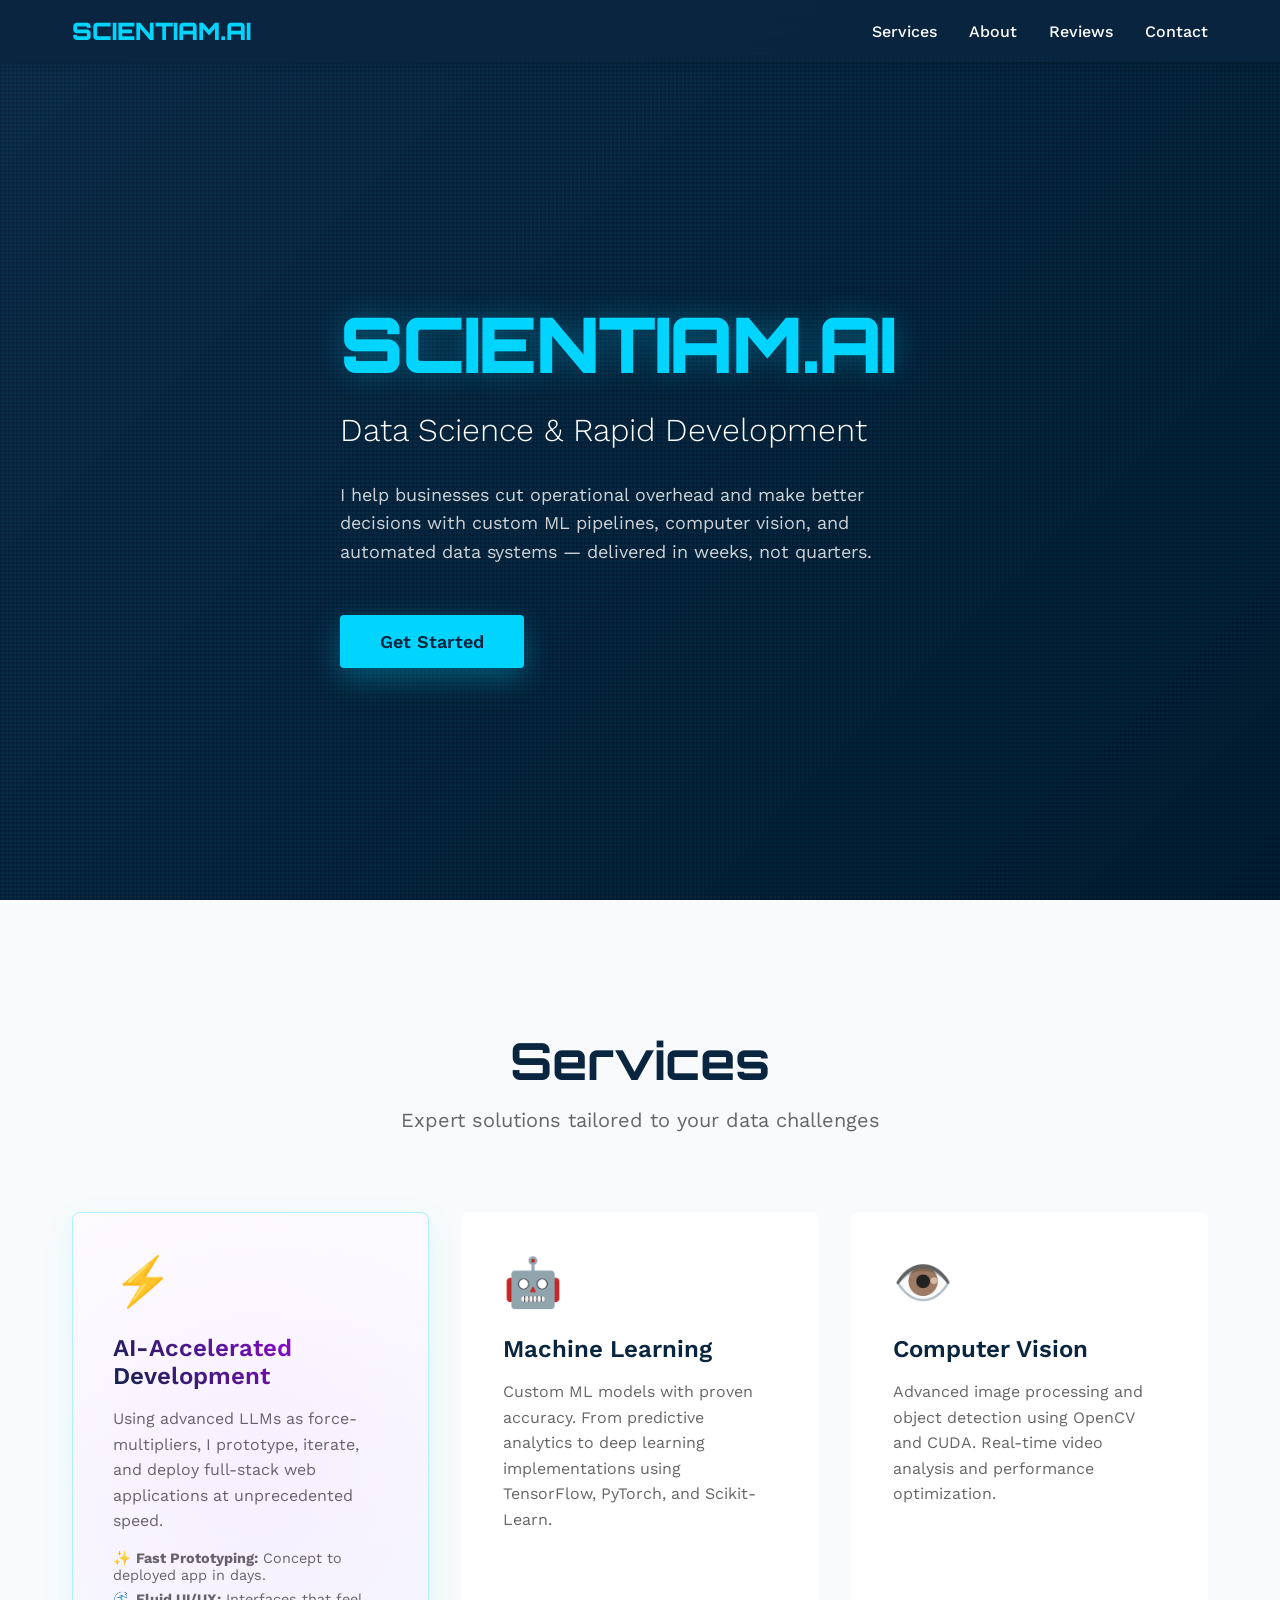
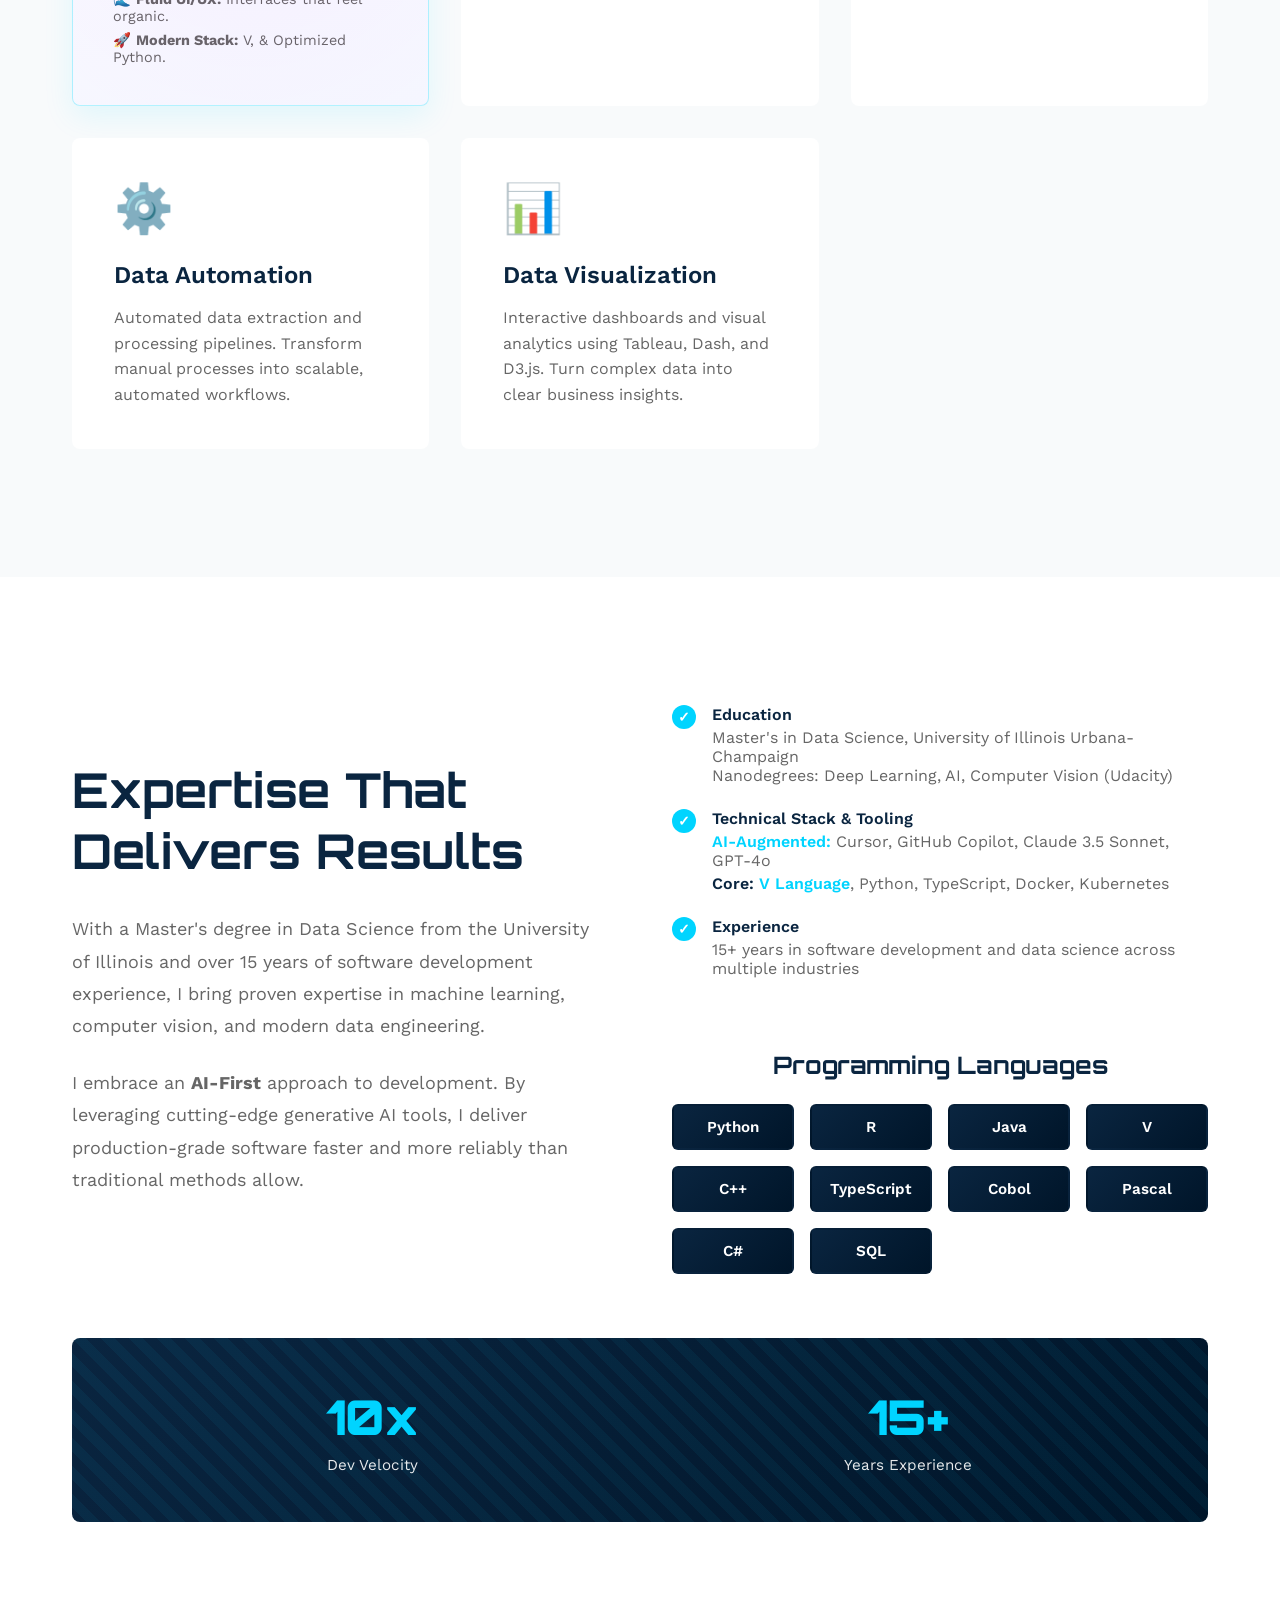
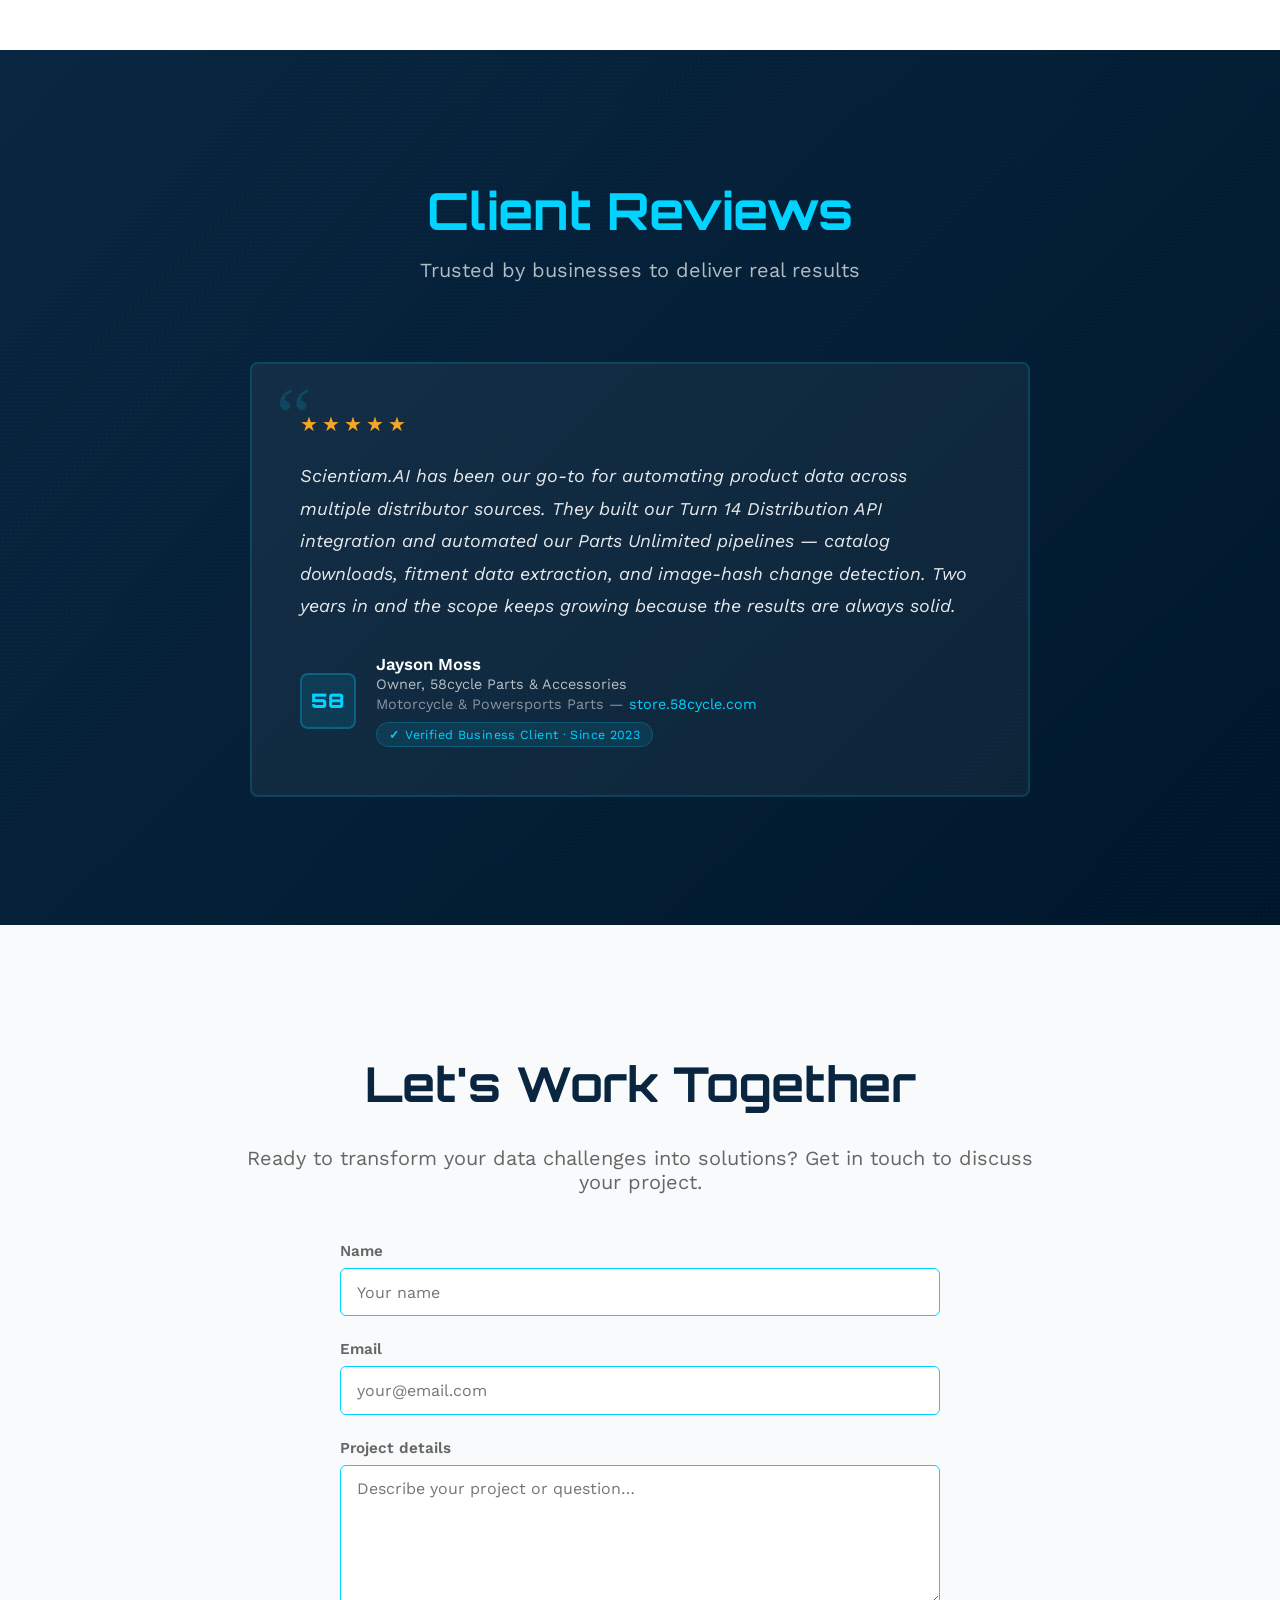
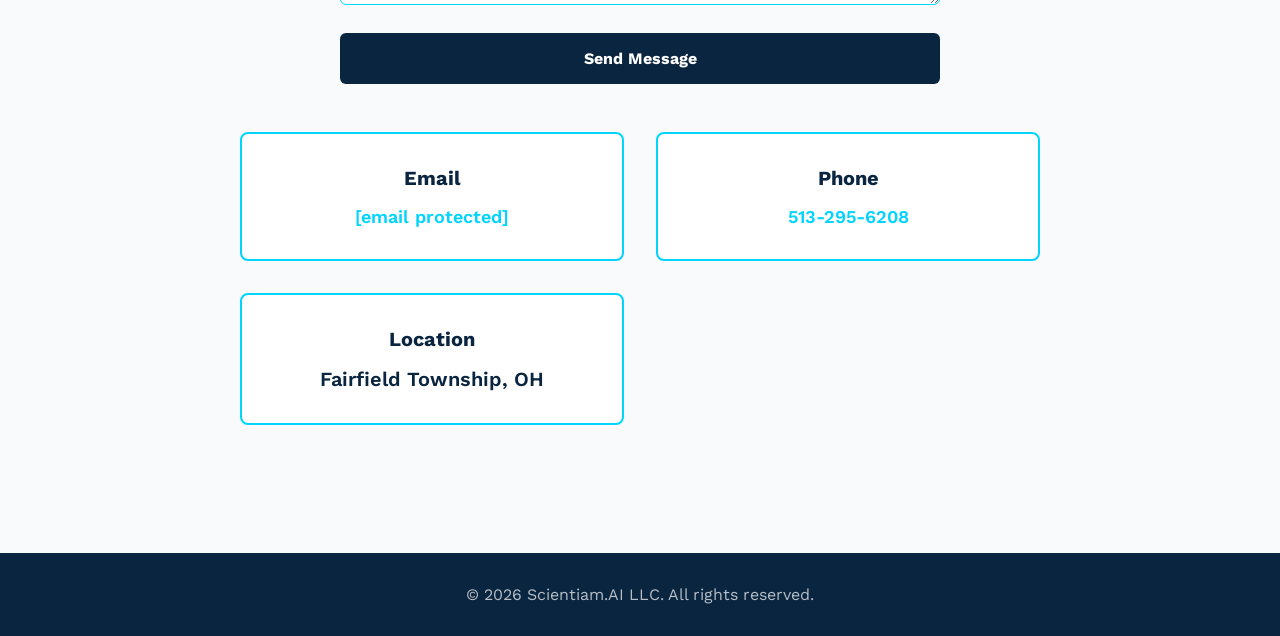
==== index.html @ a9491868 "fix: update Formspree form ID to new account" ====
<!DOCTYPE html>
<html lang="en">
<head>
    <meta charset="UTF-8">
    <meta name="viewport" content="width=device-width, initial-scale=1.0">
    <title>Scientiam.AI - Data Science & AI Development</title>
    <link rel="preconnect" href="https://fonts.googleapis.com">
    <link rel="preconnect" href="https://fonts.gstatic.com" crossorigin>
    <link href="https://fonts.googleapis.com/css2?family=Orbitron:wght@700;900&family=Work+Sans:wght@300;400;600&display=swap" rel="stylesheet">
    <style>
        :root {
            --primary: #0A2540;
            --accent: #00D4FF;
            --vibe-purple: #bd00ff; /* New accent for Vibe Coding */
            --text: #1a1a1a;
            --text-light: #666;
            --bg: #ffffff;
            --bg-alt: #f8fafb;
        }

        * {
            margin: 0;
            padding: 0;
            box-sizing: border-box;
        }

        body {
            font-family: 'Work Sans', sans-serif;
            color: var(--text);
            background: var(--bg);
            overflow-x: hidden;
        }

        .container {
            max-width: 1200px;
            margin: 0 auto;
            padding: 0 2rem;
        }

        /* Navigation */
        nav {
            position: fixed;
            top: 0;
            left: 0;
            right: 0;
            background: rgba(10, 37, 64, 0.95);
            backdrop-filter: blur(10px);
            z-index: 1000;
            padding: 1rem 0;
            box-shadow: 0 2px 10px rgba(0, 0, 0, 0.1);
        }

        nav .container {
            display: flex;
            justify-content: space-between;
            align-items: center;
        }

        .nav-logo {
            font-family: 'Orbitron', sans-serif;
            font-size: 1.5rem;
            font-weight: 900;
            color: var(--accent);
            text-decoration: none;
        }

        .nav-links {
            display: flex;
            gap: 2rem;
            list-style: none;
        }

        .nav-links a {
            color: white;
            text-decoration: none;
            font-weight: 500;
            transition: color 0.3s ease;
            position: relative;
        }

        .nav-links a::after {
            content: '';
            position: absolute;
            bottom: -5px;
            left: 0;
            width: 0;
            height: 2px;
            background: var(--accent);
            transition: width 0.3s ease;
        }

        .nav-links a:hover {
            color: var(--accent);
        }

        .nav-links a:hover::after {
            width: 100%;
        }

        .mobile-menu-btn {
            display: none;
            background: none;
            border: none;
            color: white;
            font-size: 1.75rem;
            cursor: pointer;
            padding: 0.5rem;
            transition: transform 0.3s ease;
        }

        .mobile-menu-btn:active {
            transform: scale(0.9);
        }

        @media (max-width: 768px) {
            .nav-links {
                position: fixed;
                top: 70px;
                left: 0;
                right: 0;
                background: rgba(10, 37, 64, 0.98);
                flex-direction: column;
                padding: 2rem;
                gap: 1.5rem;
                transform: translateY(-100%);
                opacity: 0;
                transition: transform 0.3s ease, opacity 0.3s ease;
                z-index: 999;
                box-shadow: 0 4px 20px rgba(0, 0, 0, 0.3);
            }

            .nav-links.active {
                transform: translateY(0);
                opacity: 1;
            }

            .mobile-menu-btn {
                display: block;
                z-index: 1001;
            }
        }

        /* Hero Section */
        .hero {
            min-height: 100vh;
            display: flex;
            align-items: center;
            position: relative;
            background: linear-gradient(135deg, var(--primary) 0%, #001529 100%);
            overflow: hidden;
            padding-top: 70px;
        }

        .hero::before {
            content: '';
            position: absolute;
            top: 0;
            left: 0;
            right: 0;
            bottom: 0;
            background: 
                repeating-linear-gradient(0deg, transparent, transparent 2px, rgba(0, 212, 255, 0.03) 2px, rgba(0, 212, 255, 0.03) 4px),
                repeating-linear-gradient(90deg, transparent, transparent 2px, rgba(0, 212, 255, 0.03) 2px, rgba(0, 212, 255, 0.03) 4px);
            animation: gridPulse 8s ease-in-out infinite;
        }

        @keyframes gridPulse {
            0%, 100% { opacity: 0.3; }
            50% { opacity: 0.6; }
        }

        .hero-content {
            position: relative;
            z-index: 2;
            animation: fadeInUp 1s ease-out;
        }

        @keyframes fadeInUp {
            from {
                opacity: 0;
                transform: translateY(30px);
            }
            to {
                opacity: 1;
                transform: translateY(0);
            }
        }

        .hero h1 {
            font-family: 'Orbitron', sans-serif;
            font-size: clamp(2.5rem, 6vw, 5rem);
            font-weight: 900;
            color: var(--accent);
            letter-spacing: -0.02em;
            line-height: 1.1;
            margin-bottom: 1.5rem;
            text-shadow: 0 0 30px rgba(0, 212, 255, 0.3);
        }

        .hero .subtitle {
            font-size: clamp(1.25rem, 2.5vw, 2rem);
            color: #fff;
            font-weight: 300;
            margin-bottom: 2rem;
            animation: fadeInUp 1s ease-out 0.2s backwards;
        }

        .hero .tagline {
            font-size: 1.125rem;
            color: rgba(255, 255, 255, 0.8);
            margin-bottom: 3rem;
            max-width: 600px;
            line-height: 1.6;
            animation: fadeInUp 1s ease-out 0.4s backwards;
        }

        .cta-button {
            display: inline-block;
            padding: 1rem 2.5rem;
            background: var(--accent);
            color: var(--primary);
            text-decoration: none;
            font-weight: 600;
            font-size: 1.125rem;
            border-radius: 4px;
            transition: all 0.3s ease;
            box-shadow: 0 10px 30px rgba(0, 212, 255, 0.3);
            animation: fadeInUp 1s ease-out 0.6s backwards;
        }

        .cta-button:hover {
            transform: translateY(-2px);
            box-shadow: 0 15px 40px rgba(0, 212, 255, 0.4);
        }

        /* Services Section */
        .services {
            padding: 8rem 0;
            background: var(--bg-alt);
            position: relative;
            scroll-margin-top: 70px;
        }

        .section-header {
            text-align: center;
            margin-bottom: 5rem;
        }

        .section-header h2 {
            font-family: 'Orbitron', sans-serif;
            font-size: clamp(2rem, 4vw, 3.5rem);
            color: var(--primary);
            margin-bottom: 1rem;
            font-weight: 700;
        }

        .section-header p {
            font-size: 1.25rem;
            color: var(--text-light);
            max-width: 600px;
            margin: 0 auto;
        }

        .services-grid {
            display: grid;
            grid-template-columns: repeat(auto-fit, minmax(280px, 1fr));
            gap: 2rem;
        }

        .service-card {
            background: white;
            padding: 2.5rem;
            border-radius: 8px;
            border: 2px solid transparent;
            transition: all 0.3s ease;
            position: relative;
            overflow: hidden;
        }

        .service-card::before {
            content: '';
            position: absolute;
            top: 0;
            left: 0;
            width: 4px;
            height: 100%;
            background: var(--accent);
            transform: scaleY(0);
            transition: transform 0.3s ease;
        }

        .service-card:hover::before {
            transform: scaleY(1);
        }

        .service-card:hover {
            border-color: var(--accent);
            transform: translateY(-5px);
            box-shadow: 0 20px 40px rgba(0, 0, 0, 0.1);
        }

        /* Vibe Coding / Special Card Styles */
        .service-card.vibe-mode {
            background: linear-gradient(165deg, #ffffff 0%, #f6faff 100%);
            border: 1px solid rgba(0, 212, 255, 0.3);
            box-shadow: 0 10px 30px rgba(0, 212, 255, 0.1);
        }

        .service-card.vibe-mode::after {
            content: '';
            position: absolute;
            top: -50%;
            left: -50%;
            width: 200%;
            height: 200%;
            background: radial-gradient(circle, rgba(189, 0, 255, 0.05) 0%, transparent 70%);
            animation: vibePulse 10s infinite linear;
            pointer-events: none;
        }

        @keyframes vibePulse {
            0% { transform: translate(0, 0) rotate(0deg); }
            100% { transform: translate(0, 0) rotate(360deg); }
        }

        .service-card.vibe-mode h3 {
            background: -webkit-linear-gradient(45deg, var(--primary), var(--vibe-purple));
            -webkit-background-clip: text;
            -webkit-text-fill-color: transparent;
        }

        .service-icon {
            font-size: 3rem;
            margin-bottom: 1.5rem;
        }

        .service-card h3 {
            font-size: 1.5rem;
            color: var(--primary);
            margin-bottom: 1rem;
            font-weight: 600;
        }

        .service-card p {
            color: var(--text-light);
            line-height: 1.6;
        }

        /* About Section */
        .about {
            padding: 8rem 0;
            background: white;
            scroll-margin-top: 70px;
        }

        .about-content {
            display: grid;
            grid-template-columns: 1fr 1fr;
            gap: 4rem;
            align-items: center;
        }

        .about-text h2 {
            font-family: 'Orbitron', sans-serif;
            font-size: clamp(2rem, 4vw, 3rem);
            color: var(--primary);
            margin-bottom: 2rem;
            font-weight: 700;
        }

        .about-text p {
            font-size: 1.125rem;
            color: var(--text-light);
            line-height: 1.8;
            margin-bottom: 1.5rem;
        }

        .credentials {
            display: flex;
            flex-direction: column;
            gap: 1.5rem;
        }

        .credential-item {
            display: flex;
            align-items: flex-start;
            gap: 1rem;
        }

        .credential-icon {
            flex-shrink: 0;
            width: 24px;
            height: 24px;
            background: var(--accent);
            border-radius: 50%;
            display: flex;
            align-items: center;
            justify-content: center;
            color: white;
            font-weight: 700;
            font-size: 0.875rem;
        }

        .credential-text {
            flex: 1;
        }

        .credential-text h4 {
            color: var(--primary);
            margin-bottom: 0.25rem;
            font-weight: 600;
        }

        .credential-text p {
            color: var(--text-light);
            font-size: 1rem;
            margin: 0;
        }

        .credential-text a {
            color: var(--accent);
            text-decoration: none;
            transition: opacity 0.3s ease;
        }

        .credential-text a:hover {
            opacity: 0.7;
            text-decoration: underline;
        }

        .credential-text a:first-of-type {
            font-weight: 600;
        }

        .languages {
            margin-top: 3rem;
        }

        .languages h3 {
            font-family: 'Orbitron', sans-serif;
            font-size: 1.5rem;
            color: var(--primary);
            margin-bottom: 1.5rem;
            text-align: center;
        }

        .language-grid {
            display: grid;
            grid-template-columns: repeat(auto-fit, minmax(100px, 1fr));
            gap: 1rem;
        }

        .language-badge {
            background: linear-gradient(135deg, var(--primary) 0%, #001529 100%);
            color: white;
            padding: 0.75rem 1rem;
            border-radius: 6px;
            text-align: center;
            font-weight: 600;
            font-size: 0.95rem;
            transition: all 0.3s ease;
            border: 2px solid transparent;
        }

        .language-badge:hover {
            transform: translateY(-3px);
            border-color: var(--accent);
            box-shadow: 0 5px 15px rgba(0, 212, 255, 0.3);
        }

        .stats {
            display: grid;
            grid-template-columns: repeat(2, 1fr);
            gap: 2rem;
            padding: 3rem;
            background: linear-gradient(135deg, var(--primary) 0%, #001529 100%);
            border-radius: 8px;
            position: relative;
            overflow: hidden;
        }

        .stats::before {
            content: '';
            position: absolute;
            top: 0;
            left: 0;
            right: 0;
            bottom: 0;
            background: repeating-linear-gradient(45deg, transparent, transparent 10px, rgba(0, 212, 255, 0.05) 10px, rgba(0, 212, 255, 0.05) 20px);
        }

        .stat {
            text-align: center;
            position: relative;
            z-index: 1;
        }

        .stat-number {
            font-family: 'Orbitron', sans-serif;
            font-size: 3rem;
            color: var(--accent);
            font-weight: 900;
            display: block;
            margin-bottom: 0.5rem;
        }

        .stat-label {
            color: rgba(255, 255, 255, 0.9);
            font-size: 0.95rem;
        }

        /* Testimonials Section */
        .testimonials {
            padding: 8rem 0;
            background: linear-gradient(135deg, var(--primary) 0%, #001529 100%);
            position: relative;
            overflow: hidden;
            scroll-margin-top: 70px;
        }

        .testimonials::before {
            content: '';
            position: absolute;
            top: 0;
            left: 0;
            right: 0;
            bottom: 0;
            background:
                repeating-linear-gradient(0deg, transparent, transparent 2px, rgba(0, 212, 255, 0.03) 2px, rgba(0, 212, 255, 0.03) 4px),
                repeating-linear-gradient(90deg, transparent, transparent 2px, rgba(0, 212, 255, 0.03) 2px, rgba(0, 212, 255, 0.03) 4px);
            opacity: 0.4;
        }

        .testimonials .section-header h2 {
            color: var(--accent);
        }

        .testimonials .section-header p {
            color: rgba(255, 255, 255, 0.7);
        }

        .testimonial-card {
            max-width: 780px;
            margin: 0 auto;
            background: rgba(255, 255, 255, 0.05);
            border: 2px solid rgba(0, 212, 255, 0.15);
            border-radius: 8px;
            padding: 3rem;
            position: relative;
            transition: all 0.3s ease;
        }

        .testimonial-card:hover {
            border-color: var(--accent);
            transform: translateY(-5px);
            box-shadow: 0 20px 40px rgba(0, 212, 255, 0.1);
        }

        .testimonial-card::before {
            content: '\201C';
            position: absolute;
            top: 12px;
            left: 24px;
            font-size: 5rem;
            line-height: 1;
            color: rgba(0, 212, 255, 0.15);
            font-family: Georgia, 'Times New Roman', serif;
            pointer-events: none;
        }

        .testimonial-stars {
            display: flex;
            gap: 4px;
            margin-bottom: 1.5rem;
        }

        .testimonial-stars span {
            color: #f5a623;
            font-size: 1.25rem;
        }

        .testimonial-text {
            font-size: 1.125rem;
            line-height: 1.8;
            color: rgba(255, 255, 255, 0.9);
            font-style: italic;
            margin-bottom: 2rem;
        }

        .testimonial-author {
            display: flex;
            align-items: center;
            gap: 1.25rem;
        }

        .testimonial-logo {
            width: 56px;
            height: 56px;
            border-radius: 8px;
            background: rgba(0, 212, 255, 0.1);
            border: 2px solid rgba(0, 212, 255, 0.25);
            display: flex;
            align-items: center;
            justify-content: center;
            font-family: 'Orbitron', sans-serif;
            font-size: 1.25rem;
            font-weight: 900;
            color: var(--accent);
            flex-shrink: 0;
        }

        .testimonial-author-info h4 {
            margin: 0 0 2px 0;
            font-size: 1.05rem;
            font-weight: 600;
            color: #ffffff;
        }

        .testimonial-author-info .author-title {
            margin: 0 0 4px 0;
            font-size: 0.9rem;
            color: rgba(255, 255, 255, 0.7);
        }

        .testimonial-author-info p {
            margin: 0;
            font-size: 0.9rem;
            color: rgba(255, 255, 255, 0.5);
        }

        .testimonial-author-info a {
            color: var(--accent);
            text-decoration: none;
            transition: opacity 0.3s ease;
        }

        .testimonial-author-info a:hover {
            opacity: 0.7;
            text-decoration: underline;
        }

        .testimonial-badge {
            display: inline-flex;
            align-items: center;
            gap: 6px;
            margin-top: 10px;
            padding: 4px 12px;
            border-radius: 20px;
            background: rgba(0, 212, 255, 0.1);
            border: 1px solid rgba(0, 212, 255, 0.2);
            font-size: 0.78rem;
            color: var(--accent);
            letter-spacing: 0.03em;
        }

        .testimonial-badge::before {
            content: '✓';
            font-weight: 700;
        }

        /* Contact Section */
        .contact {
            padding: 8rem 0;
            background: var(--bg-alt);
            scroll-margin-top: 70px;
        }

        .contact-content {
            max-width: 800px;
            margin: 0 auto;
            text-align: center;
        }

        .contact h2 {
            font-family: 'Orbitron', sans-serif;
            font-size: clamp(2rem, 4vw, 3rem);
            color: var(--primary);
            margin-bottom: 2rem;
            font-weight: 700;
        }

        .contact p {
            font-size: 1.25rem;
            color: var(--text-light);
            margin-bottom: 3rem;
        }

        .contact-methods {
            display: grid;
            grid-template-columns: repeat(auto-fit, minmax(250px, 1fr));
            gap: 2rem;
            margin-top: 3rem;
        }

        .contact-method {
            background: white;
            padding: 2rem;
            border-radius: 8px;
            border: 2px solid var(--accent);
            transition: all 0.3s ease;
        }

        .contact-method:hover {
            transform: translateY(-5px);
            box-shadow: 0 15px 30px rgba(0, 212, 255, 0.2);
        }

        .contact-method h4 {
            color: var(--primary);
            margin-bottom: 1rem;
            font-size: 1.25rem;
        }

        .contact-method a {
            color: var(--accent);
            text-decoration: none;
            font-weight: 600;
            font-size: 1.125rem;
        }

        .contact-method a:hover {
            text-decoration: underline;
        }

        .contact-form {
            max-width: 600px;
            margin: 3rem auto 0;
            text-align: left;
        }

        .contact-form .form-group {
            margin-bottom: 1.5rem;
        }

        .contact-form label {
            display: block;
            color: var(--text-light);
            margin-bottom: 0.5rem;
            font-size: 0.95rem;
            font-weight: 600;
        }

        .contact-form input,
        .contact-form textarea {
            width: 100%;
            padding: 0.85rem 1rem;
            background: #fff;
            border: 1px solid var(--accent);
            border-radius: 6px;
            color: var(--text);
            font-size: 1rem;
            font-family: 'Work Sans', sans-serif;
            box-sizing: border-box;
            transition: border-color 0.2s, box-shadow 0.2s;
        }

        .contact-form input:focus,
        .contact-form textarea:focus {
            outline: none;
            border-color: var(--primary);
            box-shadow: 0 0 0 3px rgba(0, 212, 255, 0.15);
        }

        .contact-form textarea {
            min-height: 140px;
            resize: vertical;
        }

        .contact-form button {
            width: 100%;
            padding: 1rem;
            background: var(--primary);
            color: var(--bg);
            border: none;
            border-radius: 6px;
            font-size: 1rem;
            font-weight: 700;
            font-family: 'Work Sans', sans-serif;
            cursor: pointer;
            transition: background 0.2s, transform 0.1s;
        }

        .contact-form button:hover {
            background: var(--accent);
            transform: translateY(-2px);
        }

        /* Footer */
        footer {
            background: var(--primary);
            color: rgba(255, 255, 255, 0.7);
            padding: 2rem 0;
            text-align: center;
        }

        /* Responsive */
        @media (max-width: 768px) {
            .about-content {
                grid-template-columns: 1fr;
            }

            .stats {
                grid-template-columns: 1fr;
                gap: 1.5rem;
            }

            .services-grid {
                grid-template-columns: 1fr;
            }

            .contact-methods {
                grid-template-columns: 1fr;
            }

            .testimonial-card {
                padding: 2rem 1.5rem;
            }

            .testimonial-card::before {
                font-size: 3.5rem;
                top: 8px;
                left: 12px;
            }

            .testimonial-text {
                font-size: 1rem;
            }

            .testimonial-author {
                flex-direction: column;
                align-items: flex-start;
                gap: 1rem;
            }
        }

        /* Scroll animations */
        .fade-in {
            opacity: 0;
            transform: translateY(30px);
            transition: opacity 0.6s ease-out, transform 0.6s ease-out;
        }

        .fade-in.visible {
            opacity: 1;
            transform: translateY(0);
        }
    </style>
</head>
<body>
    <!-- Navigation -->
    <nav>
        <div class="container">
            <a href="#" class="nav-logo">SCIENTIAM.AI</a>
            <button class="mobile-menu-btn" id="mobileMenuBtn">☰</button>
            <ul class="nav-links" id="navLinks">
                <li><a href="#services">Services</a></li>
                <li><a href="#about">About</a></li>
                <li><a href="#reviews">Reviews</a></li>
                <li><a href="#contact">Contact</a></li>
            </ul>
        </div>
    </nav>

    <!-- Hero Section -->
    <section class="hero">
        <div class="container">
            <div class="hero-content">
                <h1>SCIENTIAM.AI</h1>
                <div class="subtitle">Data Science & Rapid Development</div>
                <p class="tagline">
                    I help businesses cut operational overhead and make better decisions with custom ML pipelines,
                    computer vision, and automated data systems — delivered in weeks, not quarters.
                </p>
                <a href="#contact" class="cta-button">Get Started</a>
            </div>
        </div>
    </section>

    <!-- Services Section -->
    <section class="services" id="services">
        <div class="container">
            <div class="section-header">
                <h2>Services</h2>
                <p>Expert solutions tailored to your data challenges</p>
            </div>
            <div class="services-grid">
                
                <!-- NEW VIBE CODING SERVICE CARD -->
                <div class="service-card vibe-mode fade-in">
                    <div class="service-icon">⚡</div>
                    <h3>AI-Accelerated Development</h3>
                    <p>
                        Using advanced LLMs as force-multipliers, I prototype, iterate, and deploy
                        full-stack web applications at unprecedented speed.
                    </p>
                    <ul style="margin-top: 1rem; list-style: none; color: var(--text-light); font-size: 0.9rem;">
                        <li style="margin-bottom: 0.5rem;">✨ <strong>Fast Prototyping:</strong> Concept to deployed app in days.</li>
                        <li style="margin-bottom: 0.5rem;">🌊 <strong>Fluid UI/UX:</strong> Interfaces that feel organic.</li>
                        <li>🚀 <strong>Modern Stack:</strong> V, & Optimized Python.</li>
                    </ul>
                </div>

                <div class="service-card fade-in">
                    <div class="service-icon">🤖</div>
                    <h3>Machine Learning</h3>
                    <p>Custom ML models with proven accuracy. From predictive analytics to deep learning implementations using TensorFlow, PyTorch, and Scikit-Learn.</p>
                </div>
                <div class="service-card fade-in">
                    <div class="service-icon">👁️</div>
                    <h3>Computer Vision</h3>
                    <p>Advanced image processing and object detection using OpenCV and CUDA. Real-time video analysis and performance optimization.</p>
                </div>
                <div class="service-card fade-in">
                    <div class="service-icon">⚙️</div>
                    <h3>Data Automation</h3>
                    <p>Automated data extraction and processing pipelines. Transform manual processes into scalable, automated workflows.</p>
                </div>
                <div class="service-card fade-in">
                    <div class="service-icon">📊</div>
                    <h3>Data Visualization</h3>
                    <p>Interactive dashboards and visual analytics using Tableau, Dash, and D3.js. Turn complex data into clear business insights.</p>
                </div>
            </div>
        </div>
    </section>

    <!-- About Section -->
    <section class="about" id="about">
        <div class="container">
            <div class="about-content">
                <div class="about-text fade-in">
                    <h2>Expertise That Delivers Results</h2>
                    <p>
                        With a Master's degree in Data Science from the University of Illinois and over 15 years 
                        of software development experience, I bring proven expertise in machine learning, 
                        computer vision, and modern data engineering.
                    </p>
                    <p>
                        I embrace an <strong>AI-First</strong> approach to development. By leveraging cutting-edge 
                        generative AI tools, I deliver production-grade software faster and more reliably than 
                        traditional methods allow.
                    </p>
                </div>
                <div class="credentials fade-in">
                    <div class="credential-item">
                        <div class="credential-icon">✓</div>
                        <div class="credential-text">
                            <h4>Education</h4>
                            <p>Master's in Data Science, University of Illinois Urbana-Champaign<br>
                            Nanodegrees: Deep Learning, AI, Computer Vision (Udacity)</p>
                        </div>
                    </div>
                    
                    <!-- UPDATED TECH STACK -->
                    <div class="credential-item">
                        <div class="credential-icon">✓</div>
                        <div class="credential-text">
                            <h4>Technical Stack & Tooling</h4>
                            <p style="margin-bottom: 4px;">
                                <span style="color: var(--accent); font-weight: 600;">AI-Augmented:</span> 
                                Cursor, GitHub Copilot, Claude 3.5 Sonnet, GPT-4o
                            </p>
                            <p>
                                <span style="color: var(--primary); font-weight: 600;">Core:</span> 
                                <a href="https://vlang.io/" target="_blank" rel="noopener">V Language</a>, Python, TypeScript, Docker, Kubernetes
                            </p>
                        </div>
                    </div>

                    <div class="credential-item">
                        <div class="credential-icon">✓</div>
                        <div class="credential-text">
                            <h4>Experience</h4>
                            <p>15+ years in software development and data science across multiple industries</p>
                        </div>
                    </div>
                    <div class="languages fade-in">
                        <h3>Programming Languages</h3>
                        <div class="language-grid">
                            <div class="language-badge">Python</div>
                            <div class="language-badge">R</div>
                            <div class="language-badge">Java</div>
                            <div class="language-badge">V</div>
                            <div class="language-badge">C++</div>
                            <div class="language-badge">TypeScript</div>
                            <div class="language-badge">Cobol</div>
                            <div class="language-badge">Pascal</div>
                            <div class="language-badge">C#</div>
                            <div class="language-badge">SQL</div>
                        </div>
                    </div>
                </div>
            </div>
            <div class="stats fade-in" style="margin-top: 4rem;">
                <div class="stat">
                    <span class="stat-number">10x</span>
                    <span class="stat-label">Dev Velocity</span>
                </div>
                <div class="stat">
                    <span class="stat-number">15+</span>
                    <span class="stat-label">Years Experience</span>
                </div>
            </div>
        </div>
    </section>

    <!-- Client Reviews Section -->
    <section class="testimonials" id="reviews">
        <div class="container">
            <div class="section-header">
                <h2>Client Reviews</h2>
                <p>Trusted by businesses to deliver real results</p>
            </div>

            <div class="testimonial-card fade-in">
                <div class="testimonial-stars">
                    <span>★</span><span>★</span><span>★</span><span>★</span><span>★</span>
                </div>

                <p class="testimonial-text">
                    Scientiam.AI has been our go-to for automating product data across multiple
                    distributor sources. They built our Turn 14 Distribution API integration
                    and automated our Parts Unlimited pipelines — catalog downloads, fitment
                    data extraction, and image-hash change detection. Two years in and the scope keeps growing because the results are always
                    solid.
                </p>

                <div class="testimonial-author">
                    <div class="testimonial-logo">58</div>
                    <div class="testimonial-author-info">
                        <h4>Jayson Moss</h4>
                        <p class="author-title">Owner, 58cycle Parts &amp; Accessories</p>
                        <p>Motorcycle &amp; Powersports Parts — <a href="https://store.58cycle.com" target="_blank" rel="noopener">store.58cycle.com</a></p>
                        <span class="testimonial-badge">Verified Business Client &middot; Since 2023</span>
                    </div>
                </div>
            </div>
        </div>
    </section>

    <!-- Contact Section -->
    <section class="contact" id="contact">
        <div class="container">
            <div class="contact-content">
                <h2>Let's Work Together</h2>
                <p>Ready to transform your data challenges into solutions? Get in touch to discuss your project.</p>
                <form class="contact-form" action="https://formspree.io/f/xeelyyye" method="POST">
                    <div class="form-group">
                        <label for="contact-name">Name</label>
                        <input type="text" id="contact-name" name="name" placeholder="Your name" required>
                    </div>
                    <div class="form-group">
                        <label for="contact-email">Email</label>
                        <input type="email" id="contact-email" name="email" placeholder="your@email.com" required>
                    </div>
                    <div class="form-group">
                        <label for="contact-message">Project details</label>
                        <textarea id="contact-message" name="message" placeholder="Describe your project or question…" required></textarea>
                    </div>
                    <button type="submit">Send Message</button>
                </form>
                <div class="contact-methods">
                    <div class="contact-method fade-in">
                        <h4>Email</h4>
                        <a href="/cdn-cgi/l/email-protection#0a586369626b786e555d626f6f666f784a78606f7d2463646c65"><span class="__cf_email__" data-cfemail="adffc4cec5ccdfc9f2fac5c8c8c1c8dfeddfc7c8da83c4c3cbc2">[email&#160;protected]</span></a>
                    </div>
                    <div class="contact-method fade-in">
                        <h4>Phone</h4>
                        <a href="tel:513-295-6208">513-295-6208</a>
                    </div>
                    <div class="contact-method fade-in">
                        <h4>Location</h4>
                        <p style="color: var(--primary); font-weight: 600; margin: 0;">Fairfield Township, OH</p>
                    </div>
                </div>
            </div>
        </div>
    </section>

    <!-- Footer -->
    <footer>
        <div class="container">
            <p>&copy; 2026 Scientiam.AI LLC. All rights reserved.</p>
        </div>
    </footer>

    <script data-cfasync="false" src="/cdn-cgi/scripts/5c5dd728/cloudflare-static/email-decode.min.js"></script><script>
        document.addEventListener('DOMContentLoaded', function() {
            // Mobile menu toggle
            const mobileMenuBtn = document.getElementById('mobileMenuBtn');
            const navLinks = document.getElementById('navLinks');

            if (mobileMenuBtn && navLinks) {
                mobileMenuBtn.addEventListener('click', (e) => {
                    e.stopPropagation();
                    navLinks.classList.toggle('active');
                });

                // Close mobile menu when clicking a link
                navLinks.querySelectorAll('a').forEach(link => {
                    link.addEventListener('click', () => {
                        navLinks.classList.remove('active');
                    });
                });

                // Close menu when clicking outside
                document.addEventListener('click', (e) => {
                    if (!navLinks.contains(e.target) && !mobileMenuBtn.contains(e.target)) {
                        navLinks.classList.remove('active');
                    }
                });

                // Close menu on scroll
                let scrollTimeout;
                window.addEventListener('scroll', () => {
                    clearTimeout(scrollTimeout);
                    scrollTimeout = setTimeout(() => {
                        navLinks.classList.remove('active');
                    }, 100);
                });
            }

            // Smooth scrolling with offset for fixed nav
            document.querySelectorAll('a[href^="#"]').forEach(anchor => {
                anchor.addEventListener('click', function (e) {
                    e.preventDefault();
                    const target = document.querySelector(this.getAttribute('href'));
                    if (target) {
                        const navHeight = 70;
                        const targetPosition = target.offsetTop - navHeight;
                        window.scrollTo({
                            top: targetPosition,
                            behavior: 'smooth'
                        });
                    }
                });
            });

            // Scroll animations
            const observerOptions = {
                threshold: 0.1,
                rootMargin: '0px 0px -100px 0px'
            };

            const observer = new IntersectionObserver((entries) => {
                entries.forEach(entry => {
                    if (entry.isIntersecting) {
                        entry.target.classList.add('visible');
                    }
                });
            }, observerOptions);

            document.querySelectorAll('.fade-in').forEach(el => observer.observe(el));

            // Clear contact form after successful Formspree submission
            const contactForm = document.querySelector('.contact-form');
            if (contactForm) {
                contactForm.addEventListener('submit', function(e) {
                    e.preventDefault();
                    const form = this;
                    fetch(form.action, {
                        method: 'POST',
                        body: new FormData(form),
                        headers: { 'Accept': 'application/json' }
                    }).then(response => {
                        if (response.ok) {
                            form.reset();
                            const btn = form.querySelector('button[type="submit"]');
                            const original = btn.textContent;
                            btn.textContent = 'Message sent!';
                            btn.disabled = true;
                            setTimeout(() => {
                                btn.textContent = original;
                                btn.disabled = false;
                            }, 3000);
                        }
                    });
                });
            }
        });
    </script>
</body>
</html>
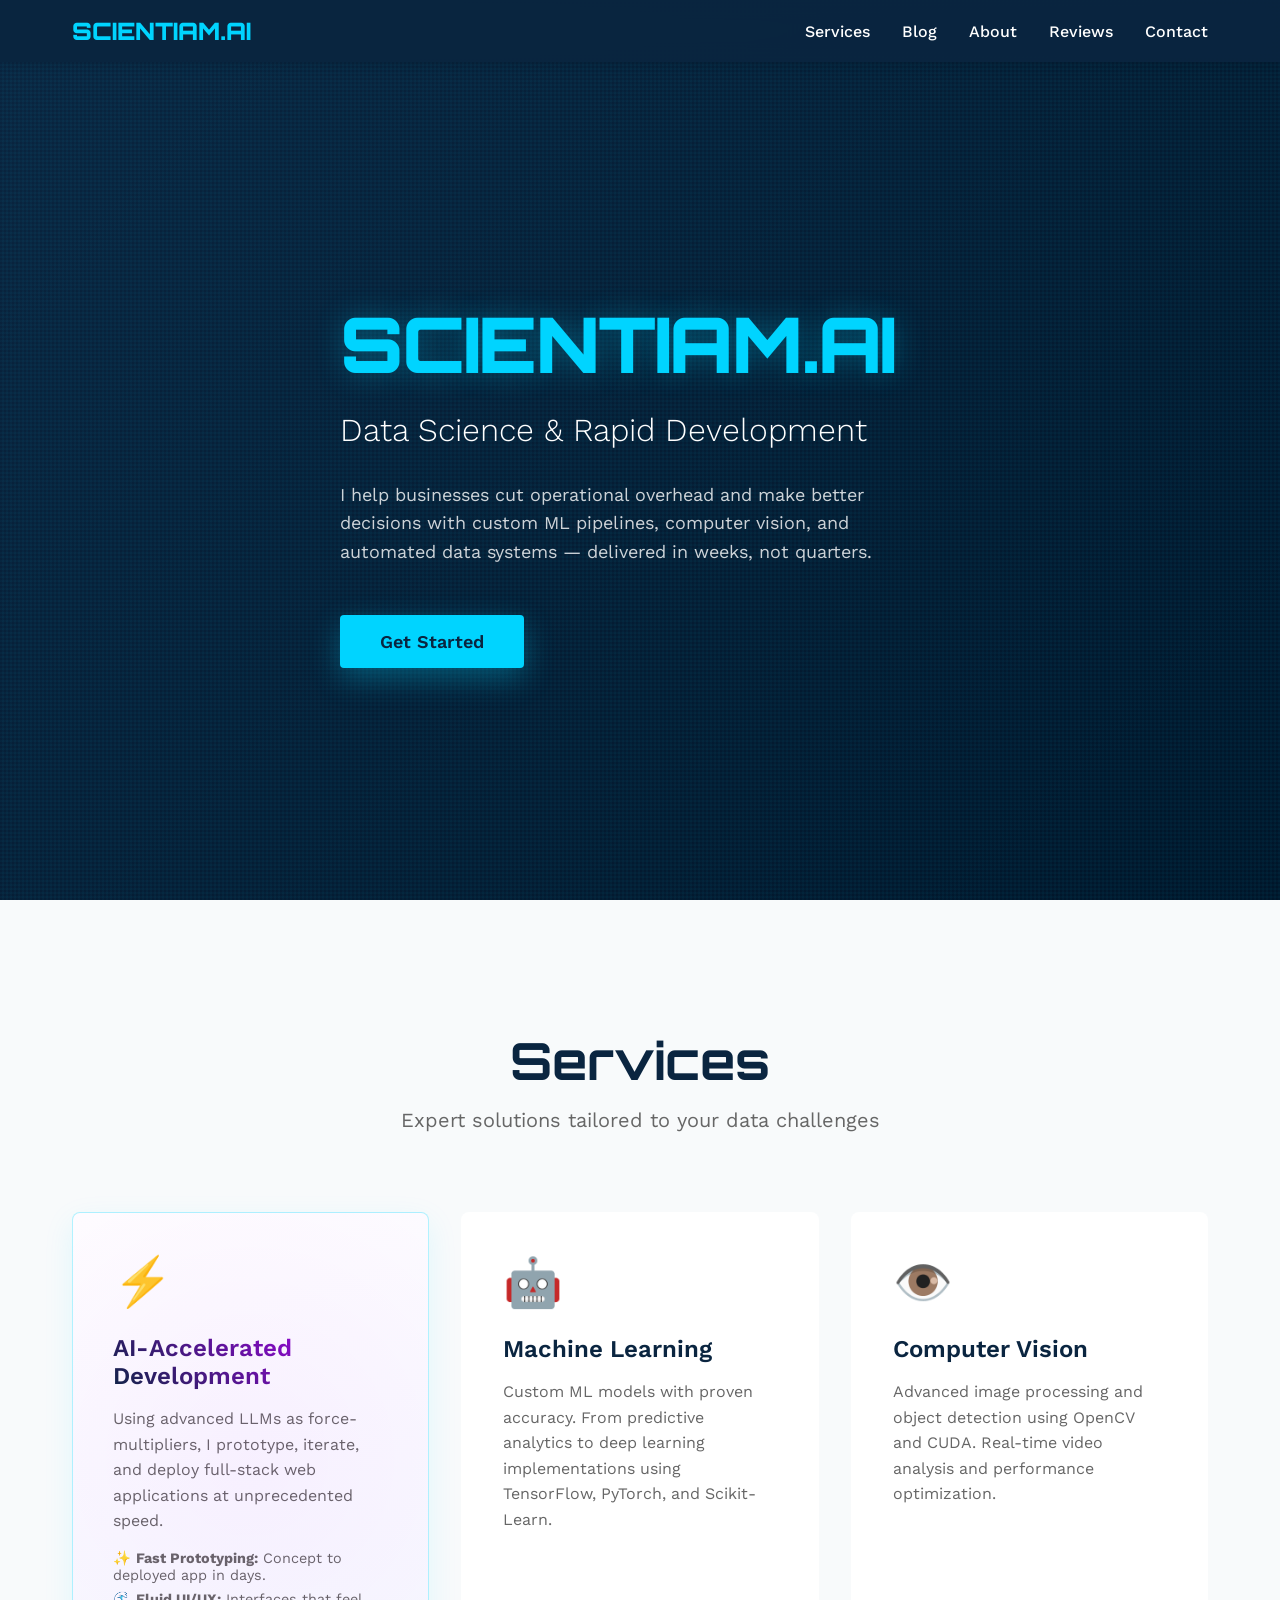
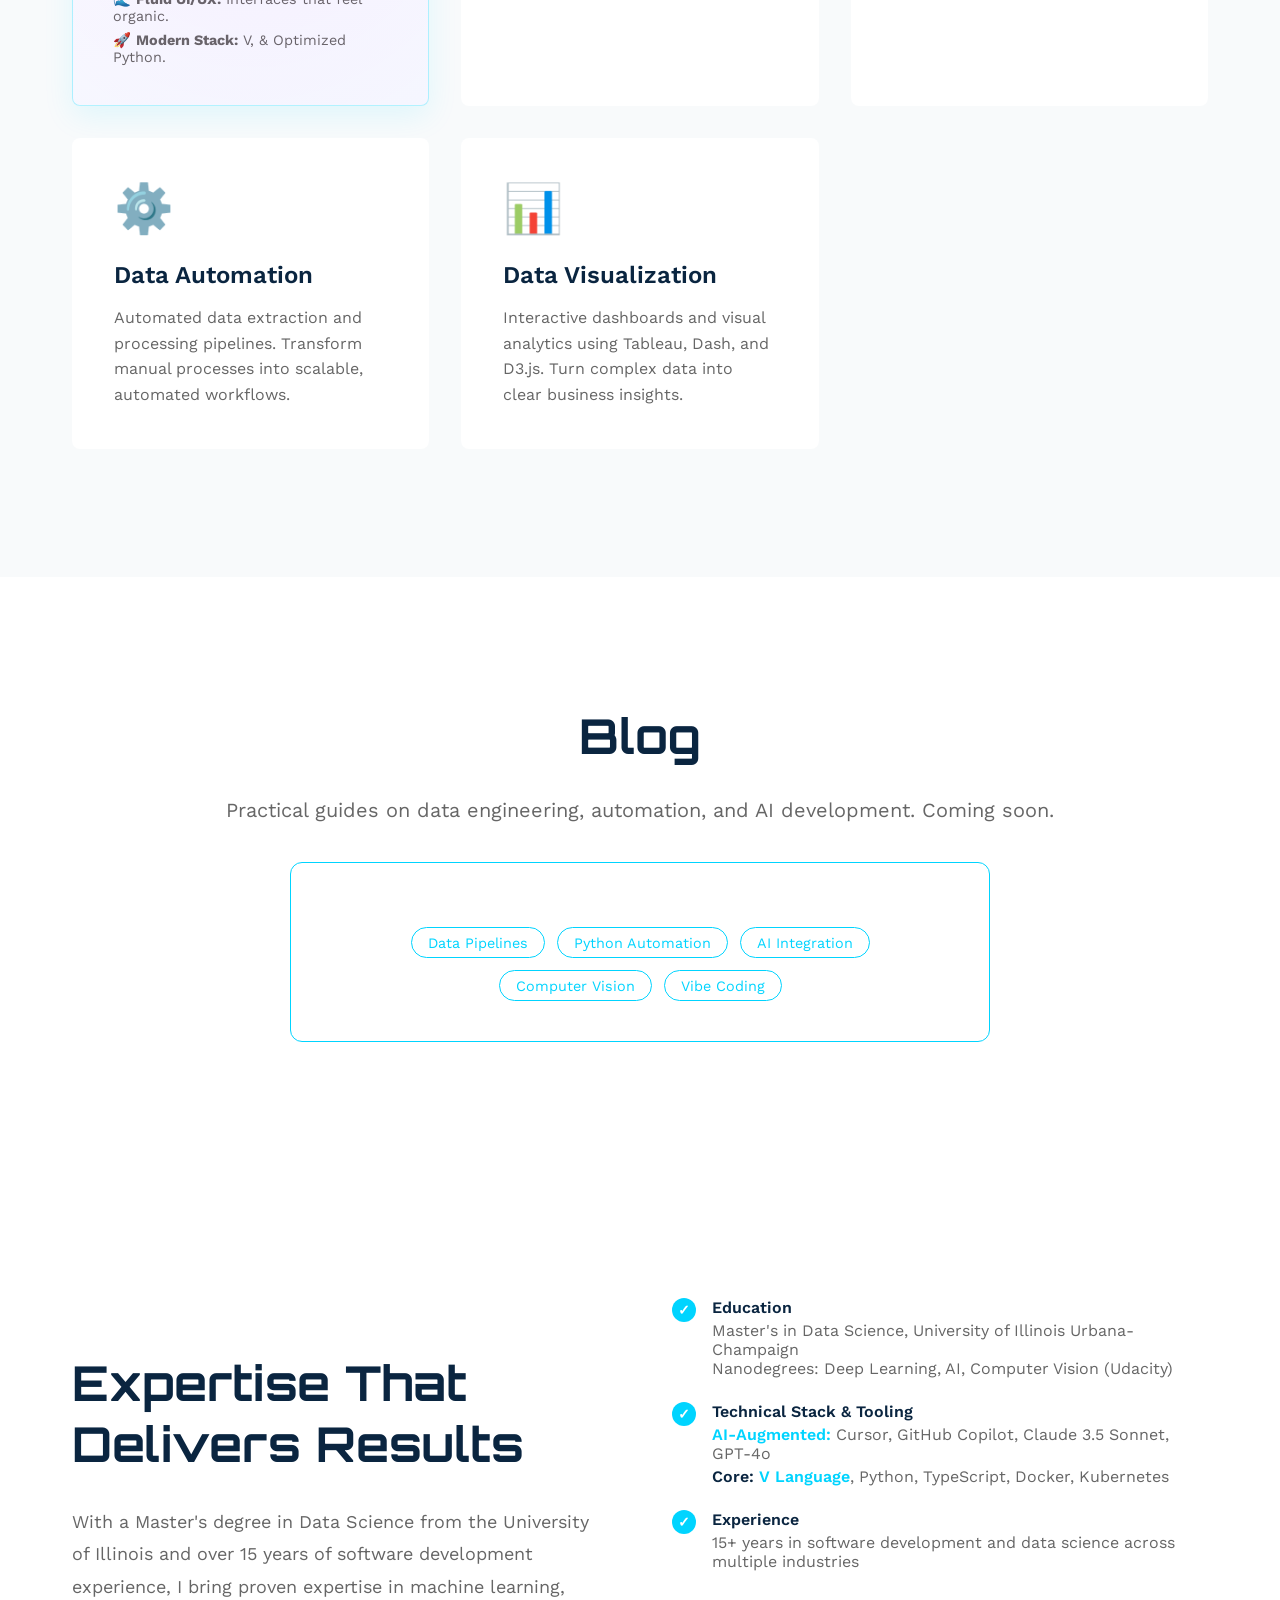
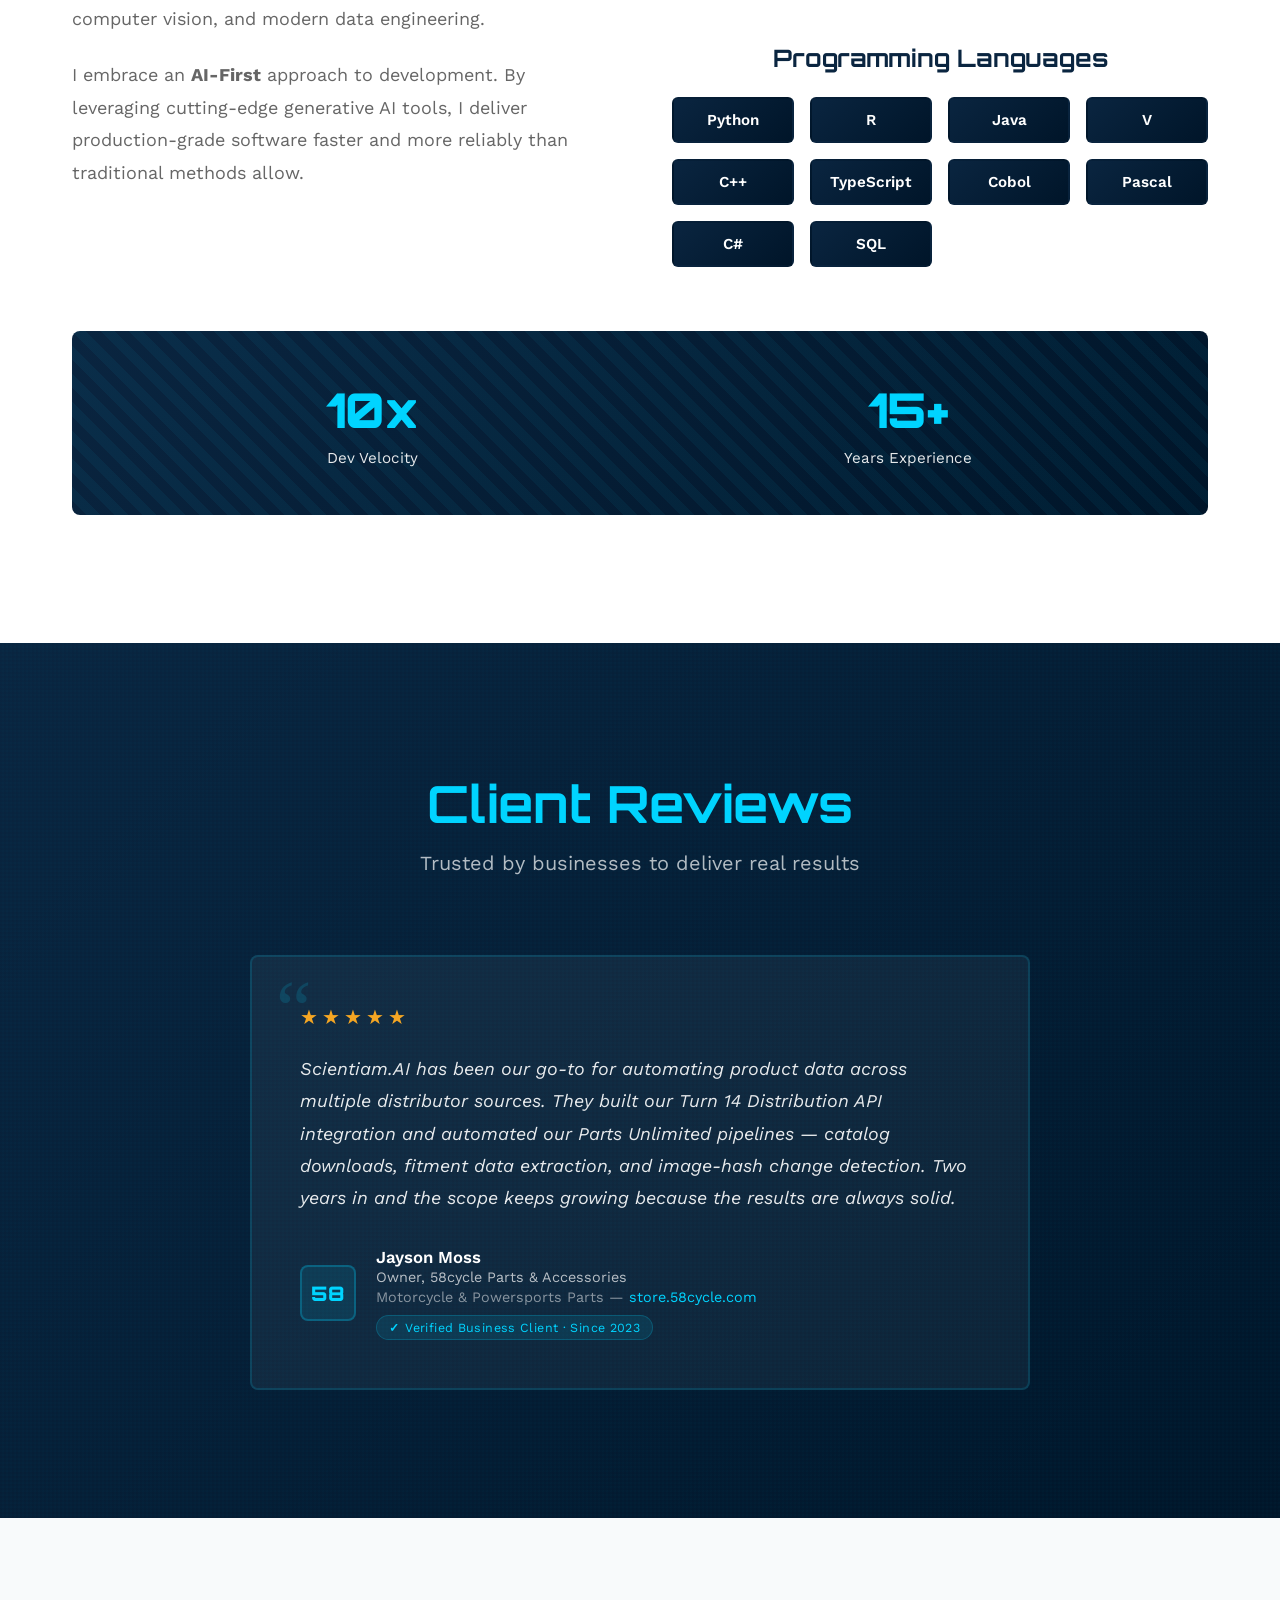
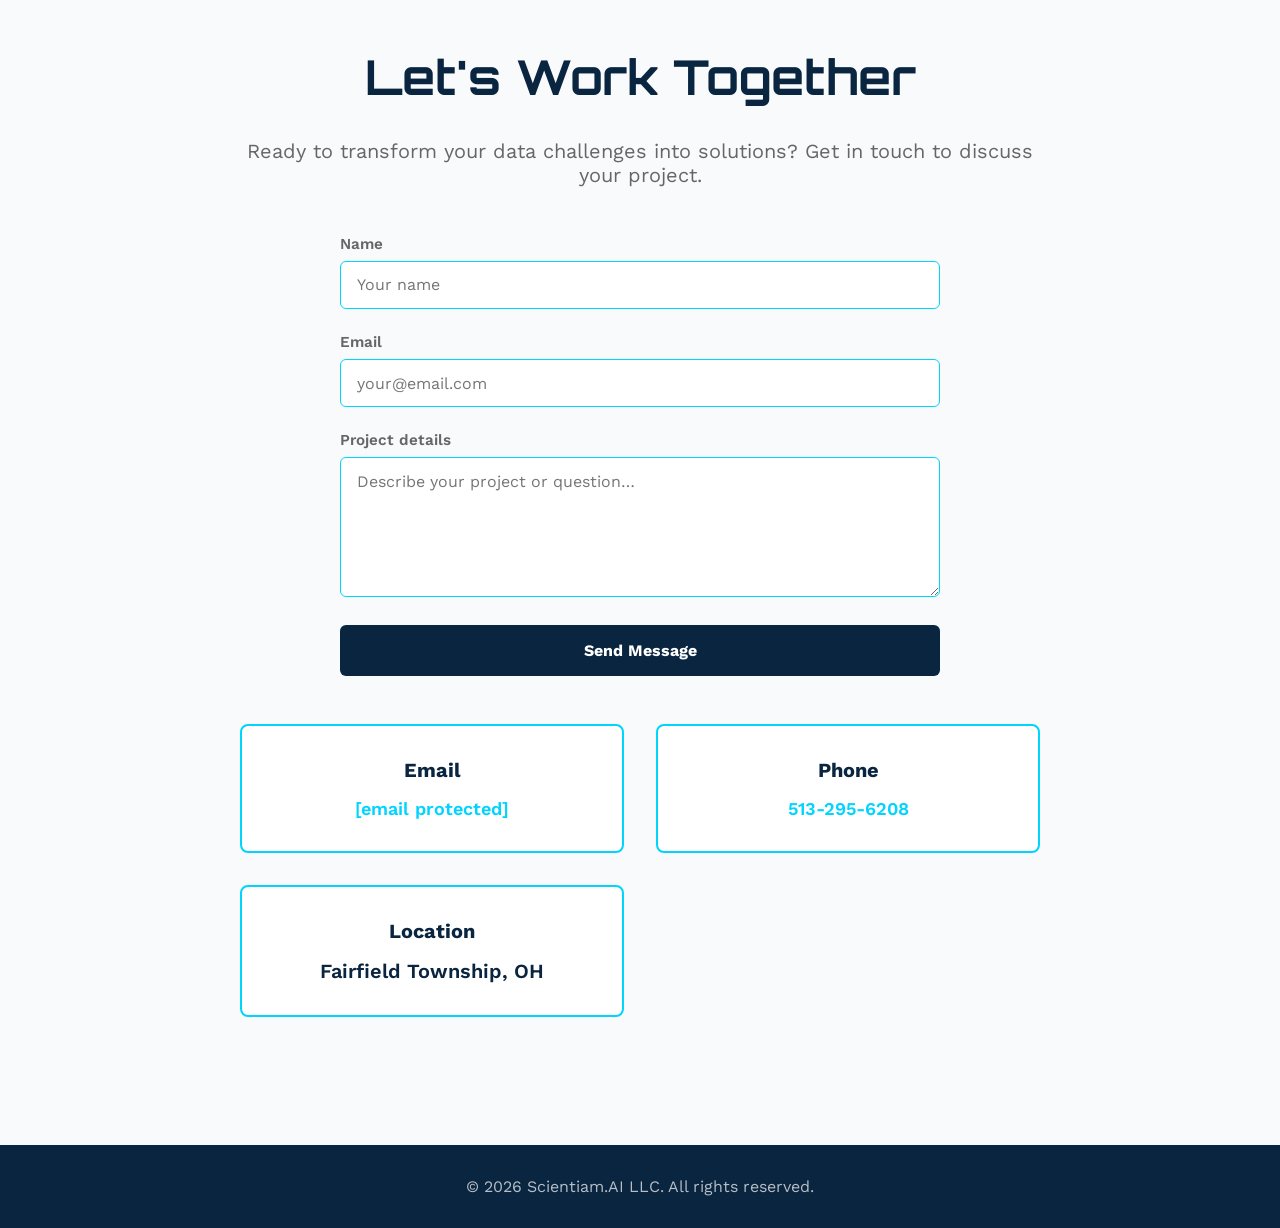
==== commit f4108d4a: "feat: add Blog coming soon section with nav link and topic pills" ====
--- a/index.html
+++ b/index.html
@@ -685,6 +685,54 @@
             margin-bottom: 3rem;
         }
 
+        /* Blog Section */
+        .blog {
+            padding: 8rem 0;
+            background: var(--bg);
+            scroll-margin-top: 70px;
+        }
+
+        .blog h2 {
+            font-family: 'Orbitron', sans-serif;
+            font-size: clamp(2rem, 4vw, 3rem);
+            color: var(--primary);
+            margin-bottom: 2rem;
+            font-weight: 700;
+            text-align: center;
+        }
+
+        .blog > .container > p {
+            font-size: 1.25rem;
+            color: var(--text-light);
+            margin-bottom: 0;
+            text-align: center;
+        }
+
+        .blog-coming-soon {
+            max-width: 700px;
+            margin: 2.5rem auto 0;
+            padding: 2.5rem;
+            border: 1px solid var(--accent);
+            border-radius: 12px;
+            text-align: center;
+        }
+
+        .blog-topics {
+            display: flex;
+            flex-wrap: wrap;
+            gap: 0.75rem;
+            justify-content: center;
+            margin-top: 1.5rem;
+        }
+
+        .blog-topic {
+            padding: 0.4rem 1rem;
+            border: 1px solid var(--accent);
+            border-radius: 20px;
+            color: var(--accent);
+            font-size: 0.9rem;
+        }
+
         .contact-methods {
             display: grid;
             grid-template-columns: repeat(auto-fit, minmax(250px, 1fr));
@@ -854,6 +902,7 @@
             <button class="mobile-menu-btn" id="mobileMenuBtn">☰</button>
             <ul class="nav-links" id="navLinks">
                 <li><a href="#services">Services</a></li>
+                <li><a href="#blog">Blog</a></li>
                 <li><a href="#about">About</a></li>
                 <li><a href="#reviews">Reviews</a></li>
                 <li><a href="#contact">Contact</a></li>
@@ -919,6 +968,23 @@
                     <div class="service-icon">📊</div>
                     <h3>Data Visualization</h3>
                     <p>Interactive dashboards and visual analytics using Tableau, Dash, and D3.js. Turn complex data into clear business insights.</p>
+                </div>
+            </div>
+        </div>
+    </section>
+
+    <!-- Blog Section -->
+    <section class="blog" id="blog">
+        <div class="container">
+            <h2 class="fade-in">Blog</h2>
+            <p class="fade-in">Practical guides on data engineering, automation, and AI development. Coming soon.</p>
+            <div class="blog-coming-soon fade-in">
+                <div class="blog-topics">
+                    <span class="blog-topic">Data Pipelines</span>
+                    <span class="blog-topic">Python Automation</span>
+                    <span class="blog-topic">AI Integration</span>
+                    <span class="blog-topic">Computer Vision</span>
+                    <span class="blog-topic">Vibe Coding</span>
                 </div>
             </div>
         </div>
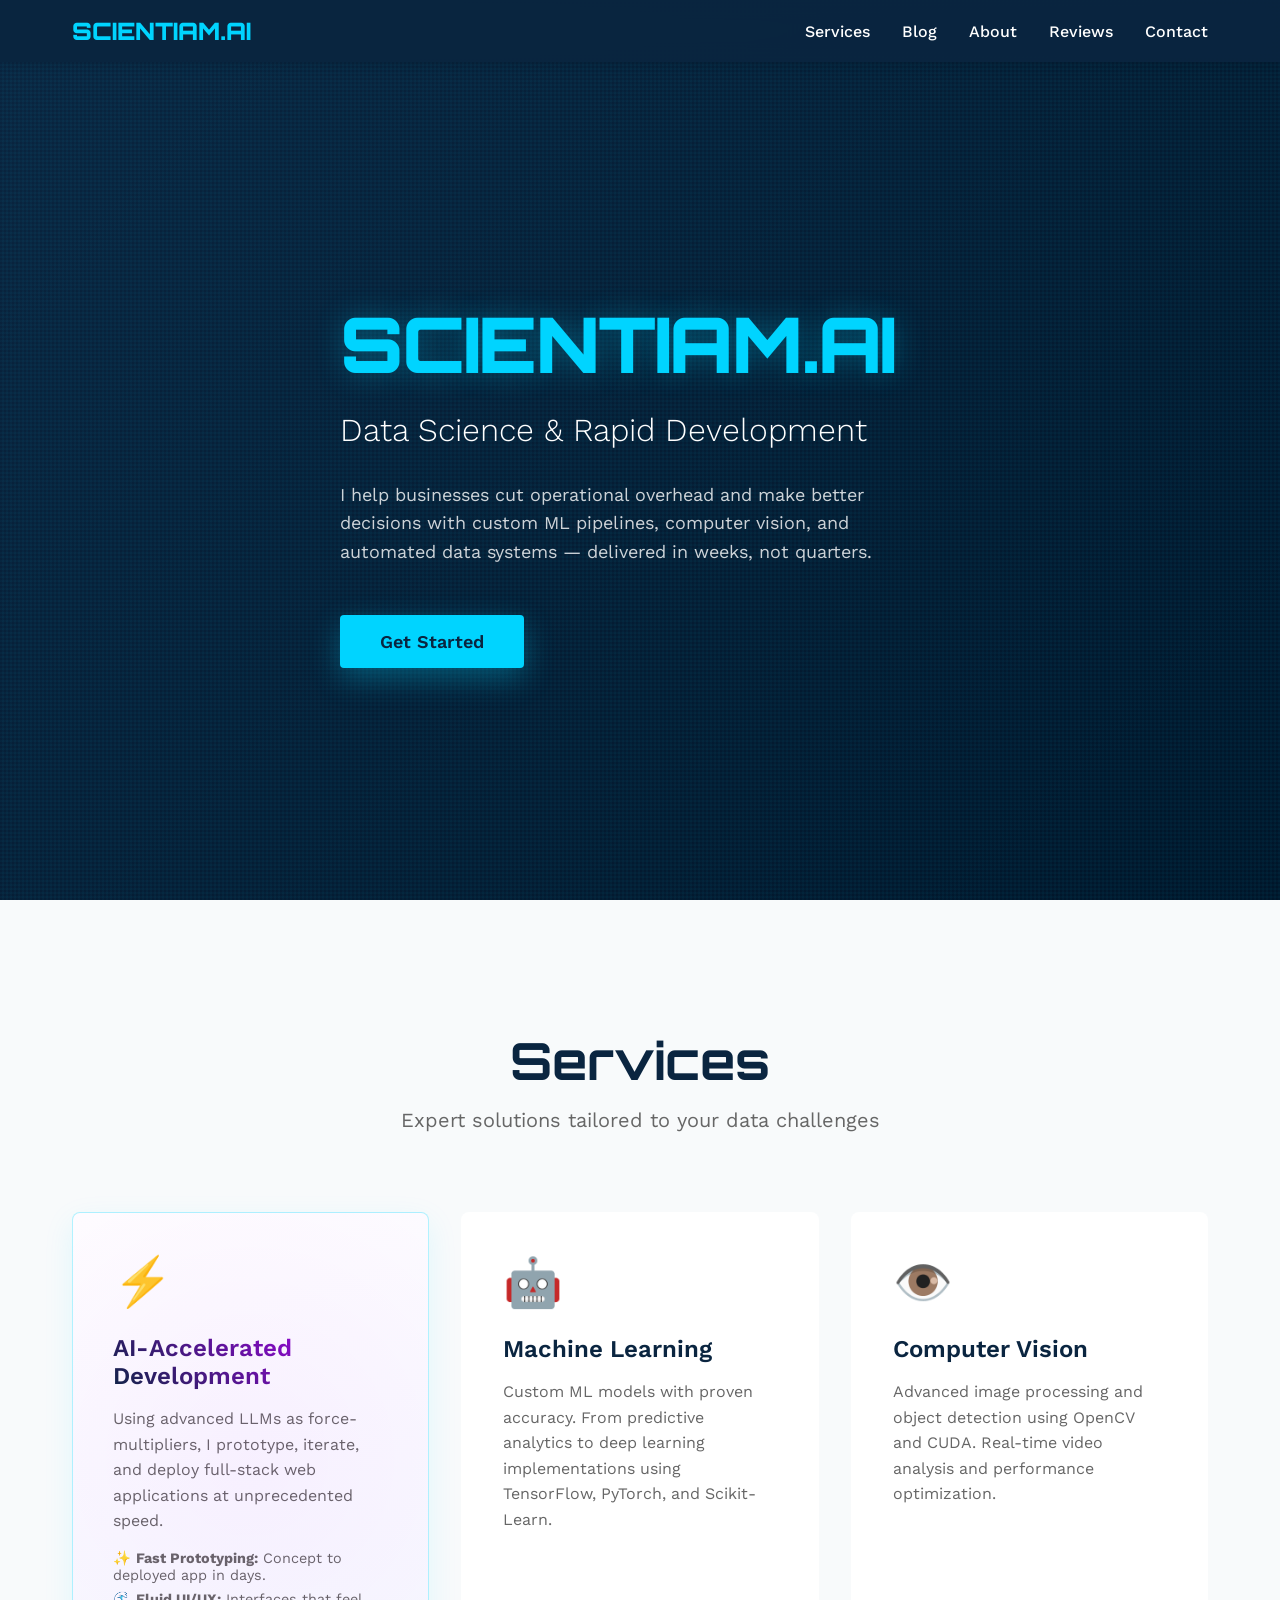
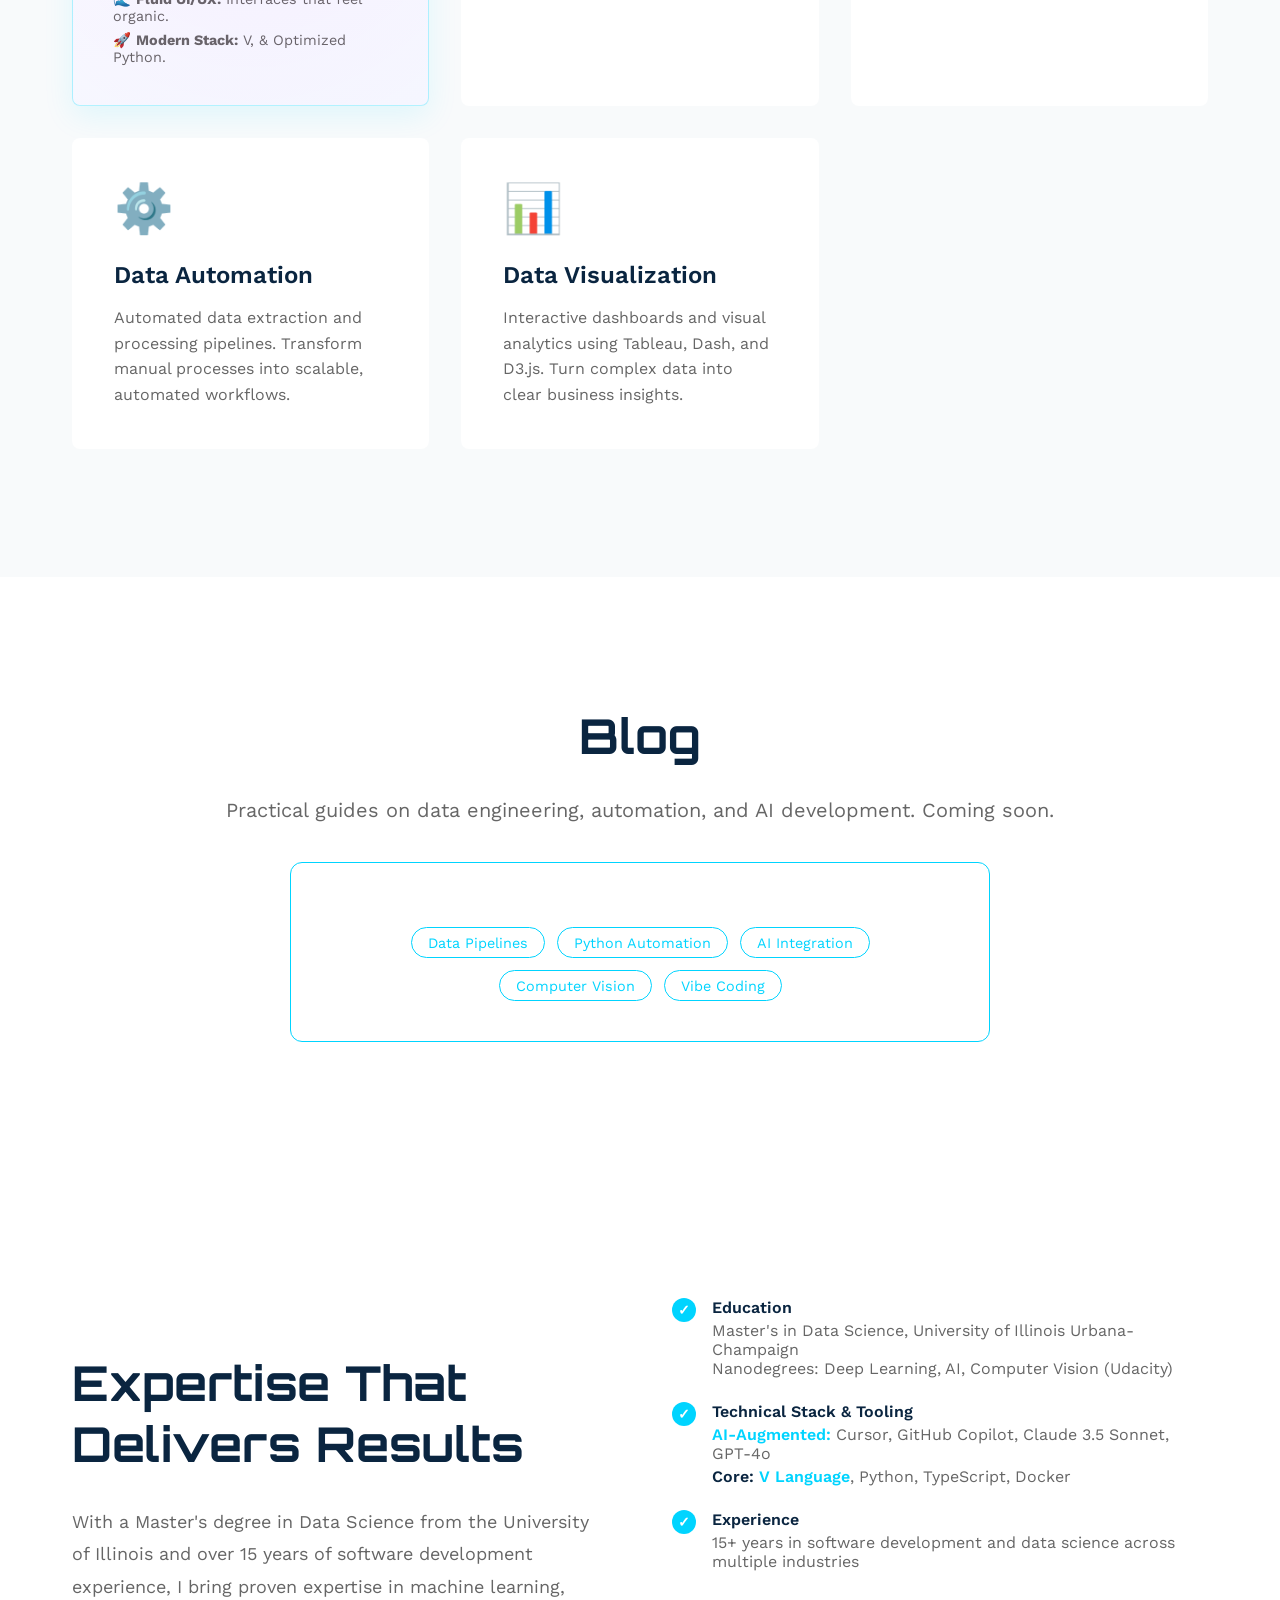
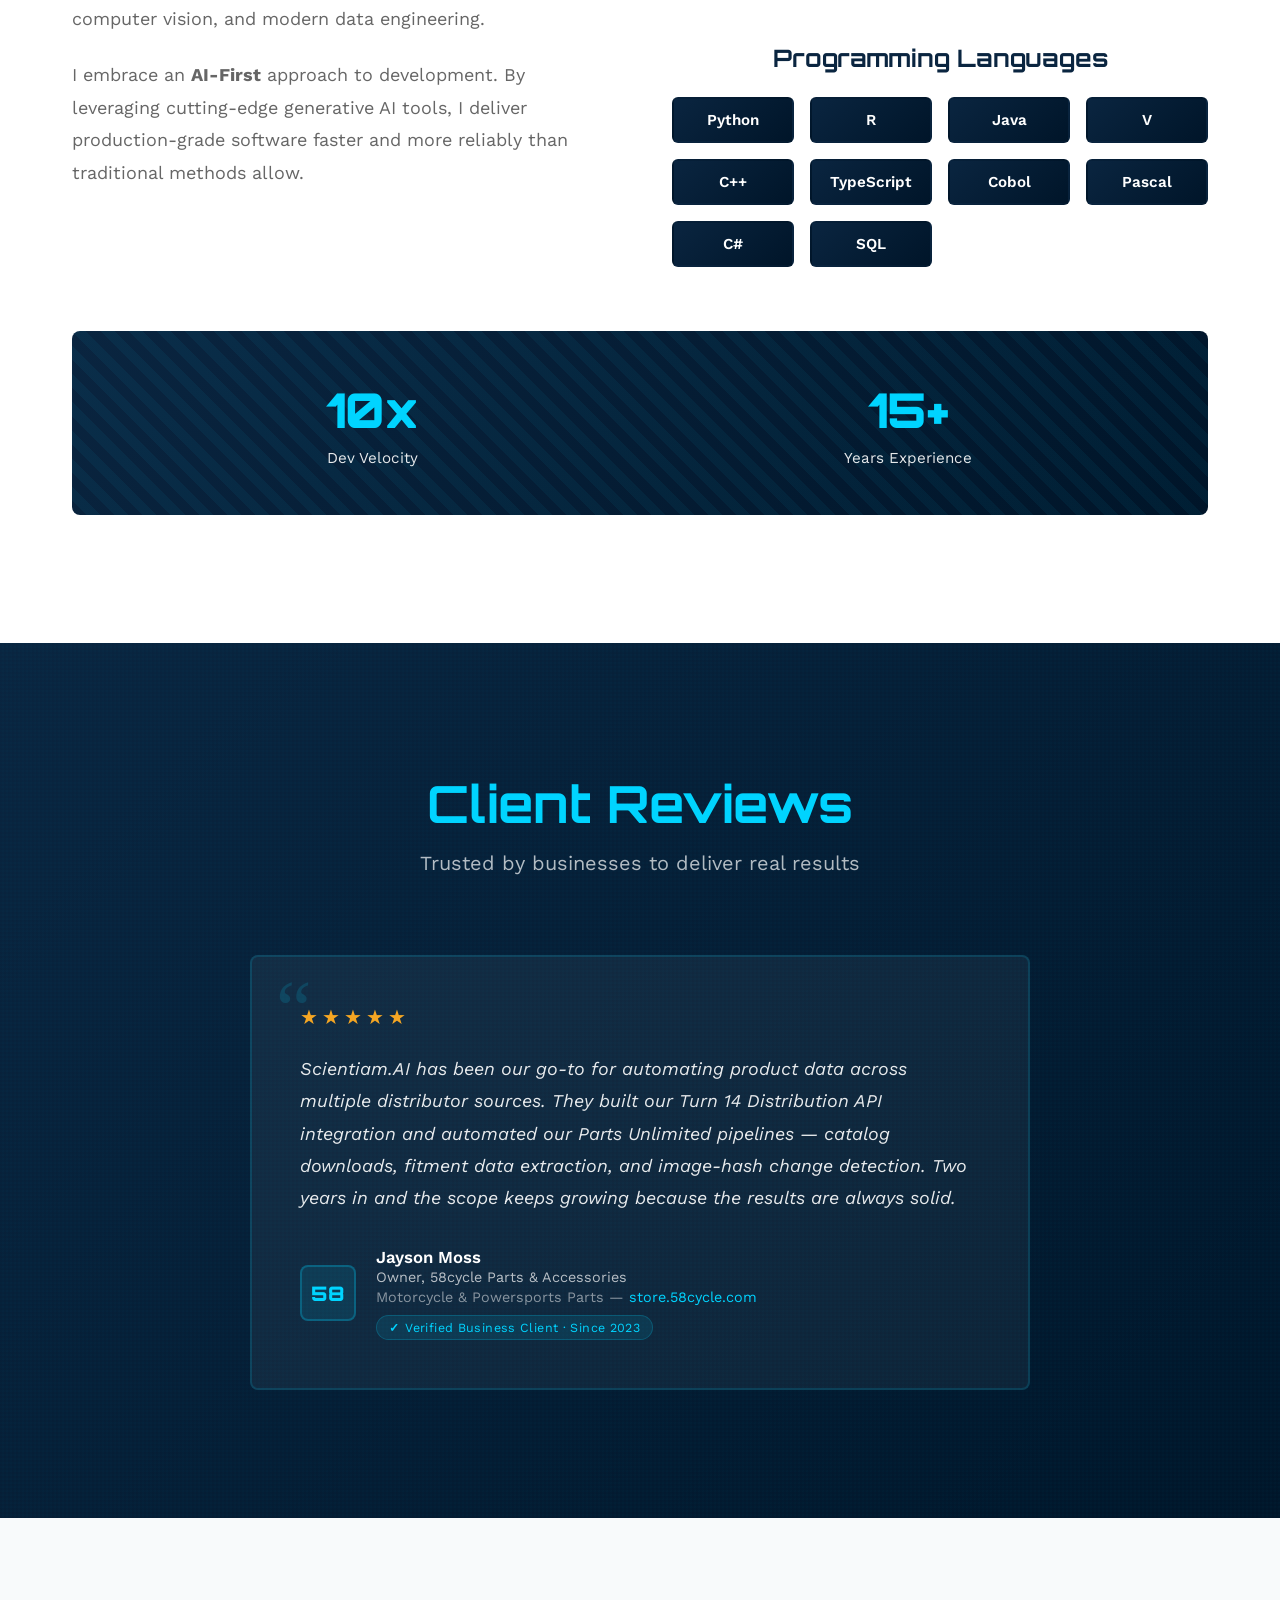
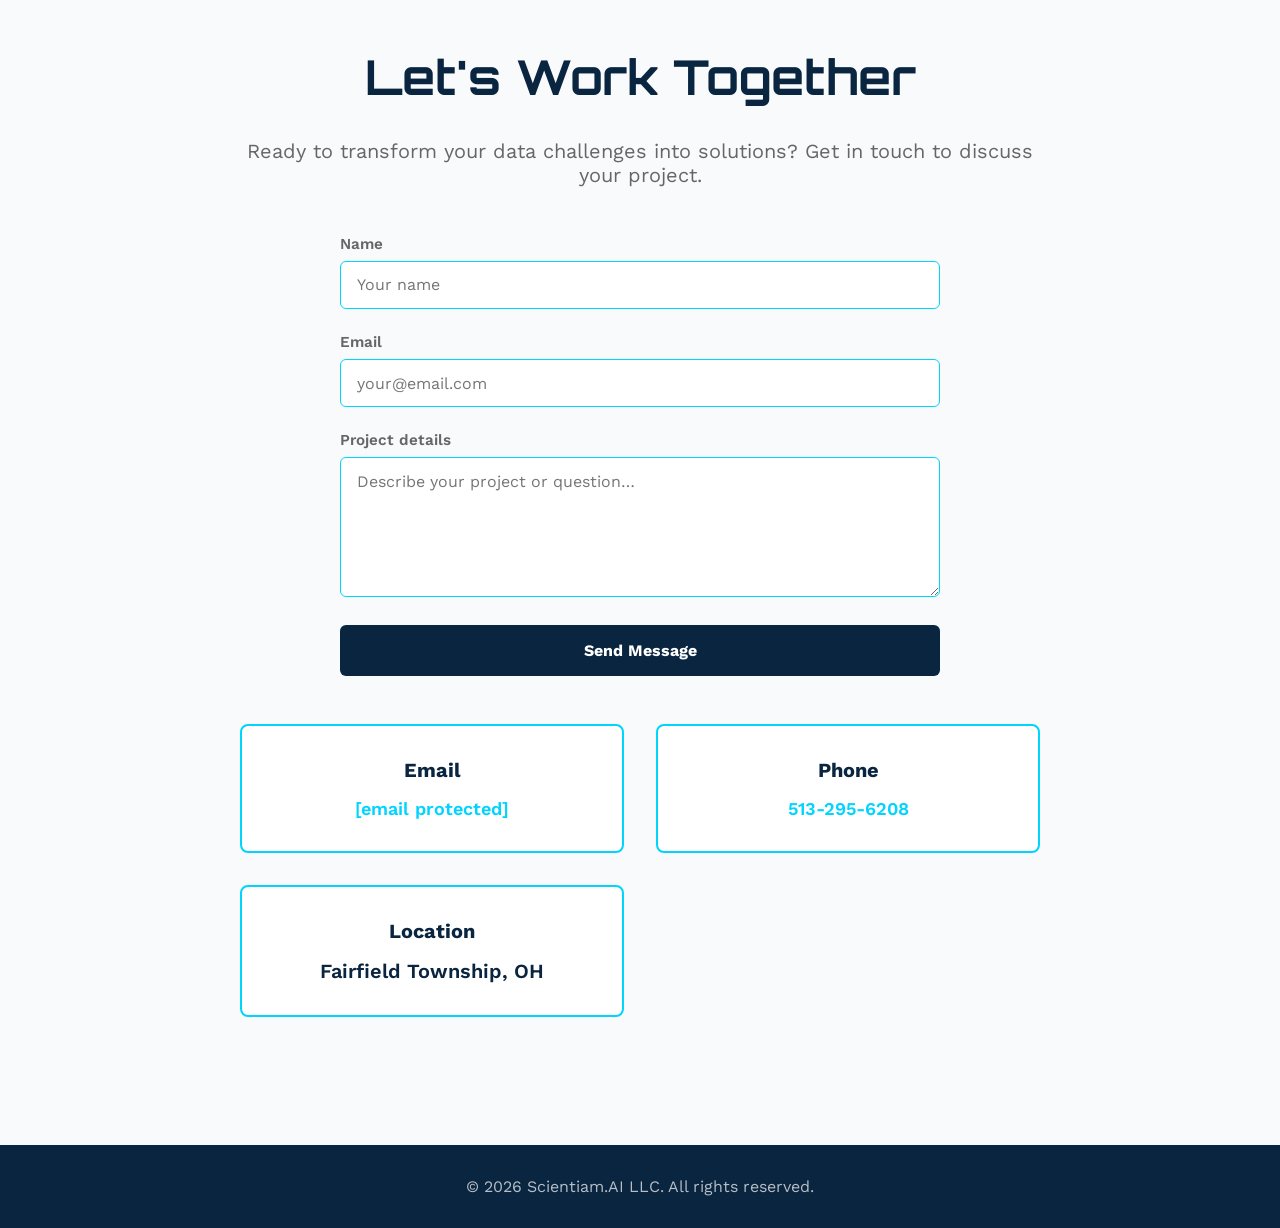
==== commit 28e81009: "Remove Kubernetes from skills list" ====
--- a/index.html
+++ b/index.html
@@ -1028,7 +1028,7 @@
                             </p>
                             <p>
                                 <span style="color: var(--primary); font-weight: 600;">Core:</span> 
-                                <a href="https://vlang.io/" target="_blank" rel="noopener">V Language</a>, Python, TypeScript, Docker, Kubernetes
+                                <a href="https://vlang.io/" target="_blank" rel="noopener">V Language</a>, Python, TypeScript, Docker
                             </p>
                         </div>
                     </div>
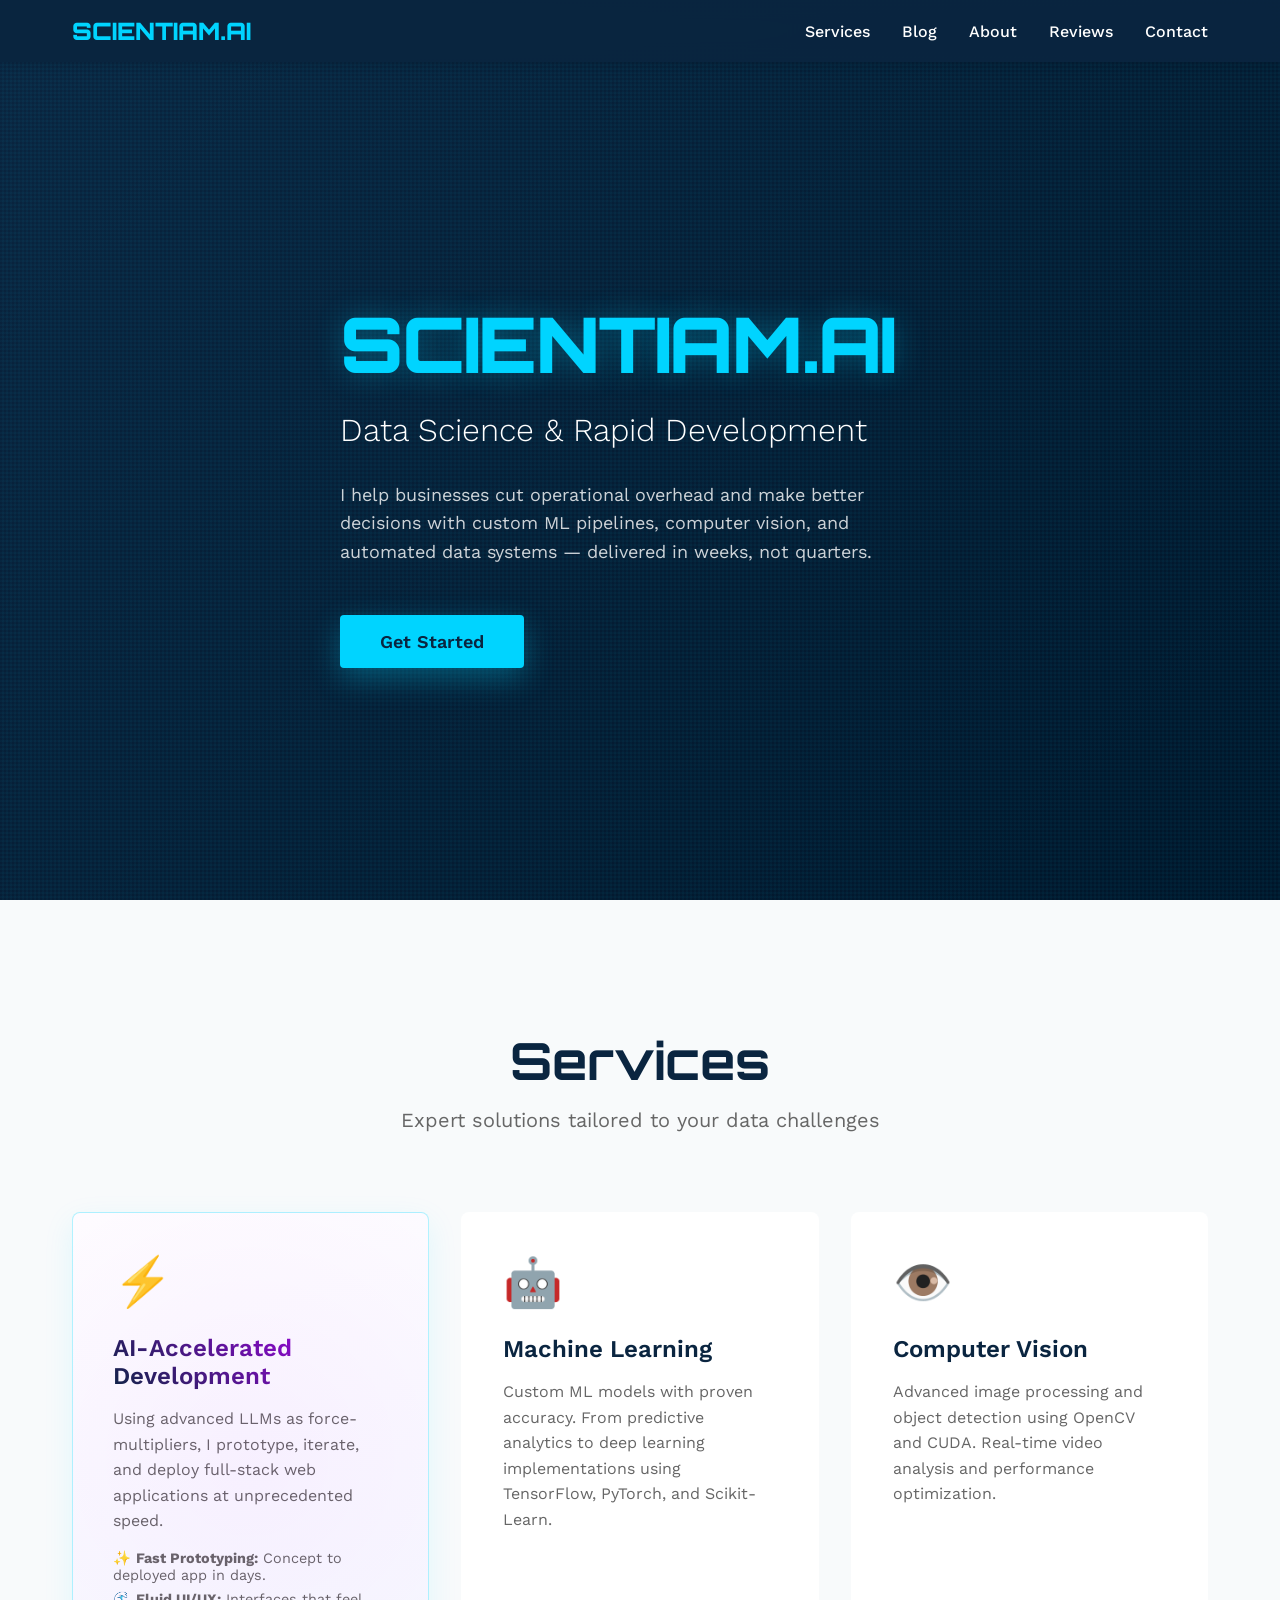
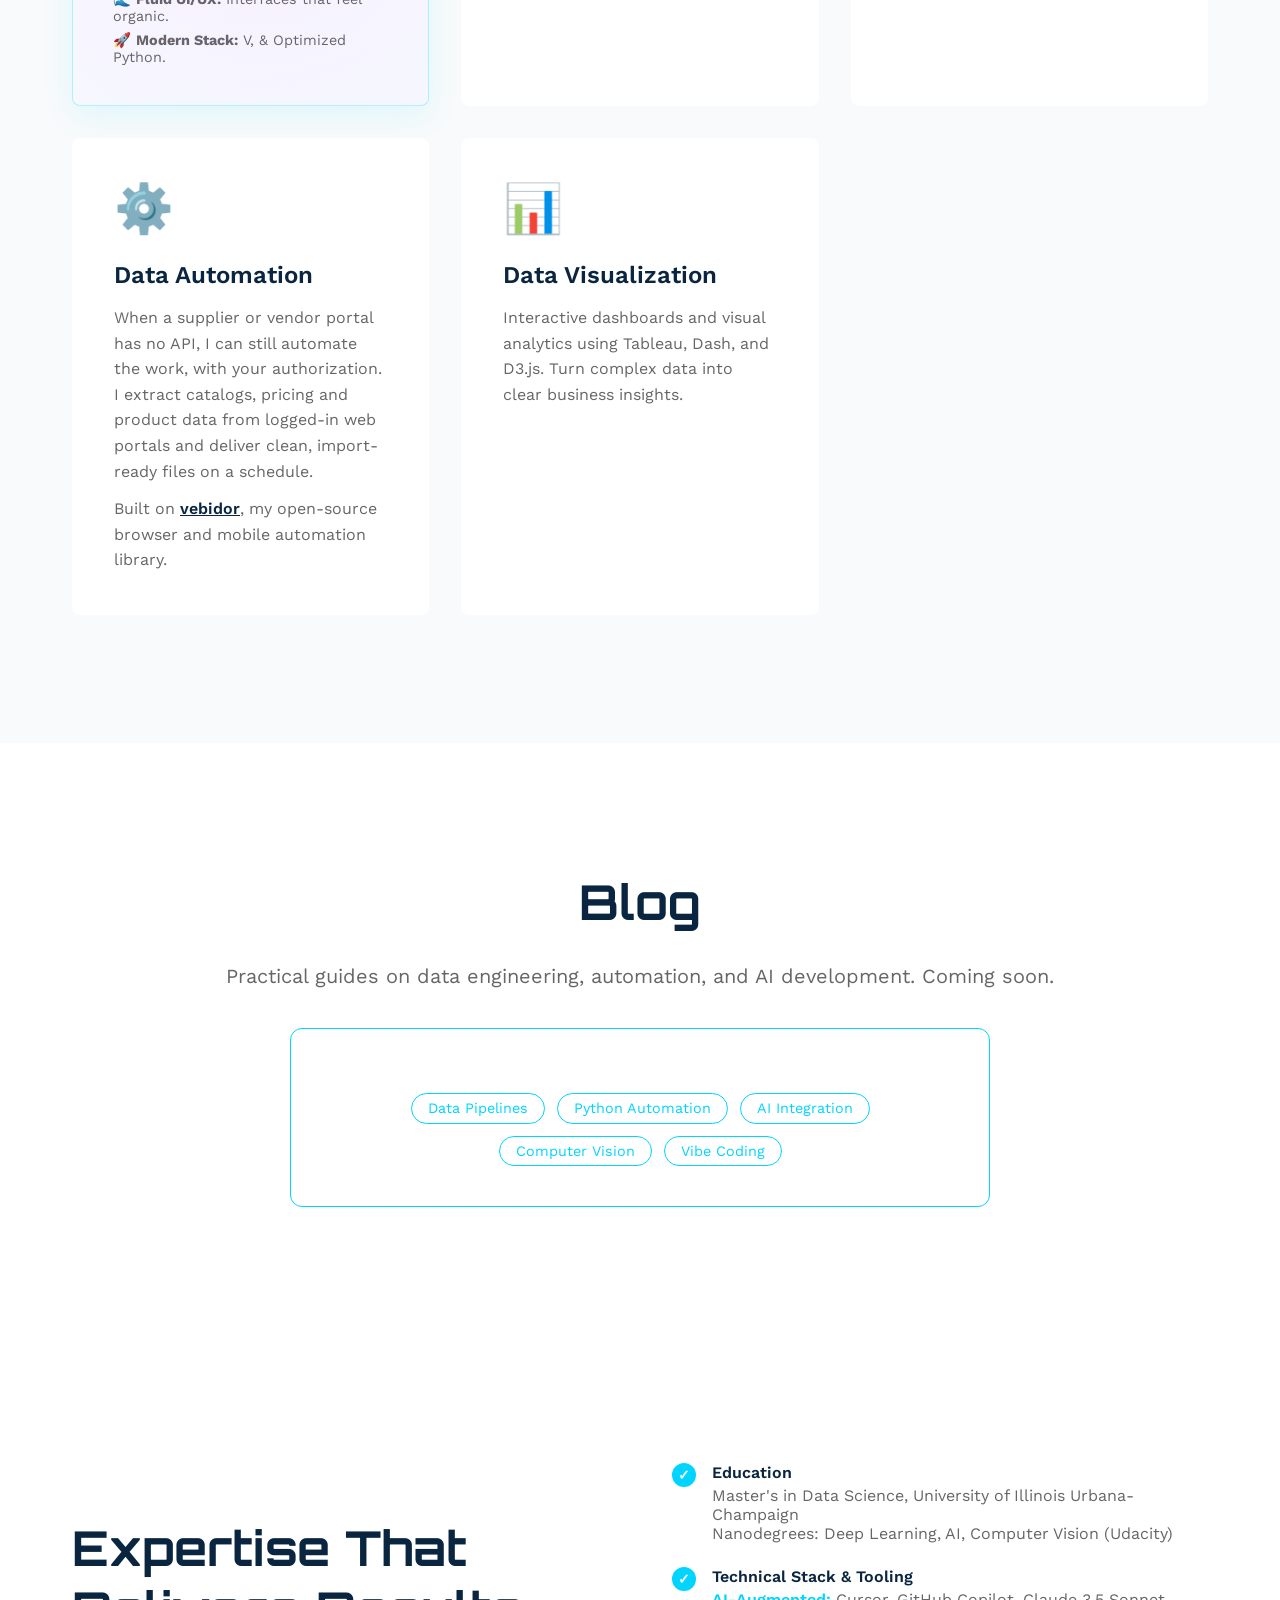
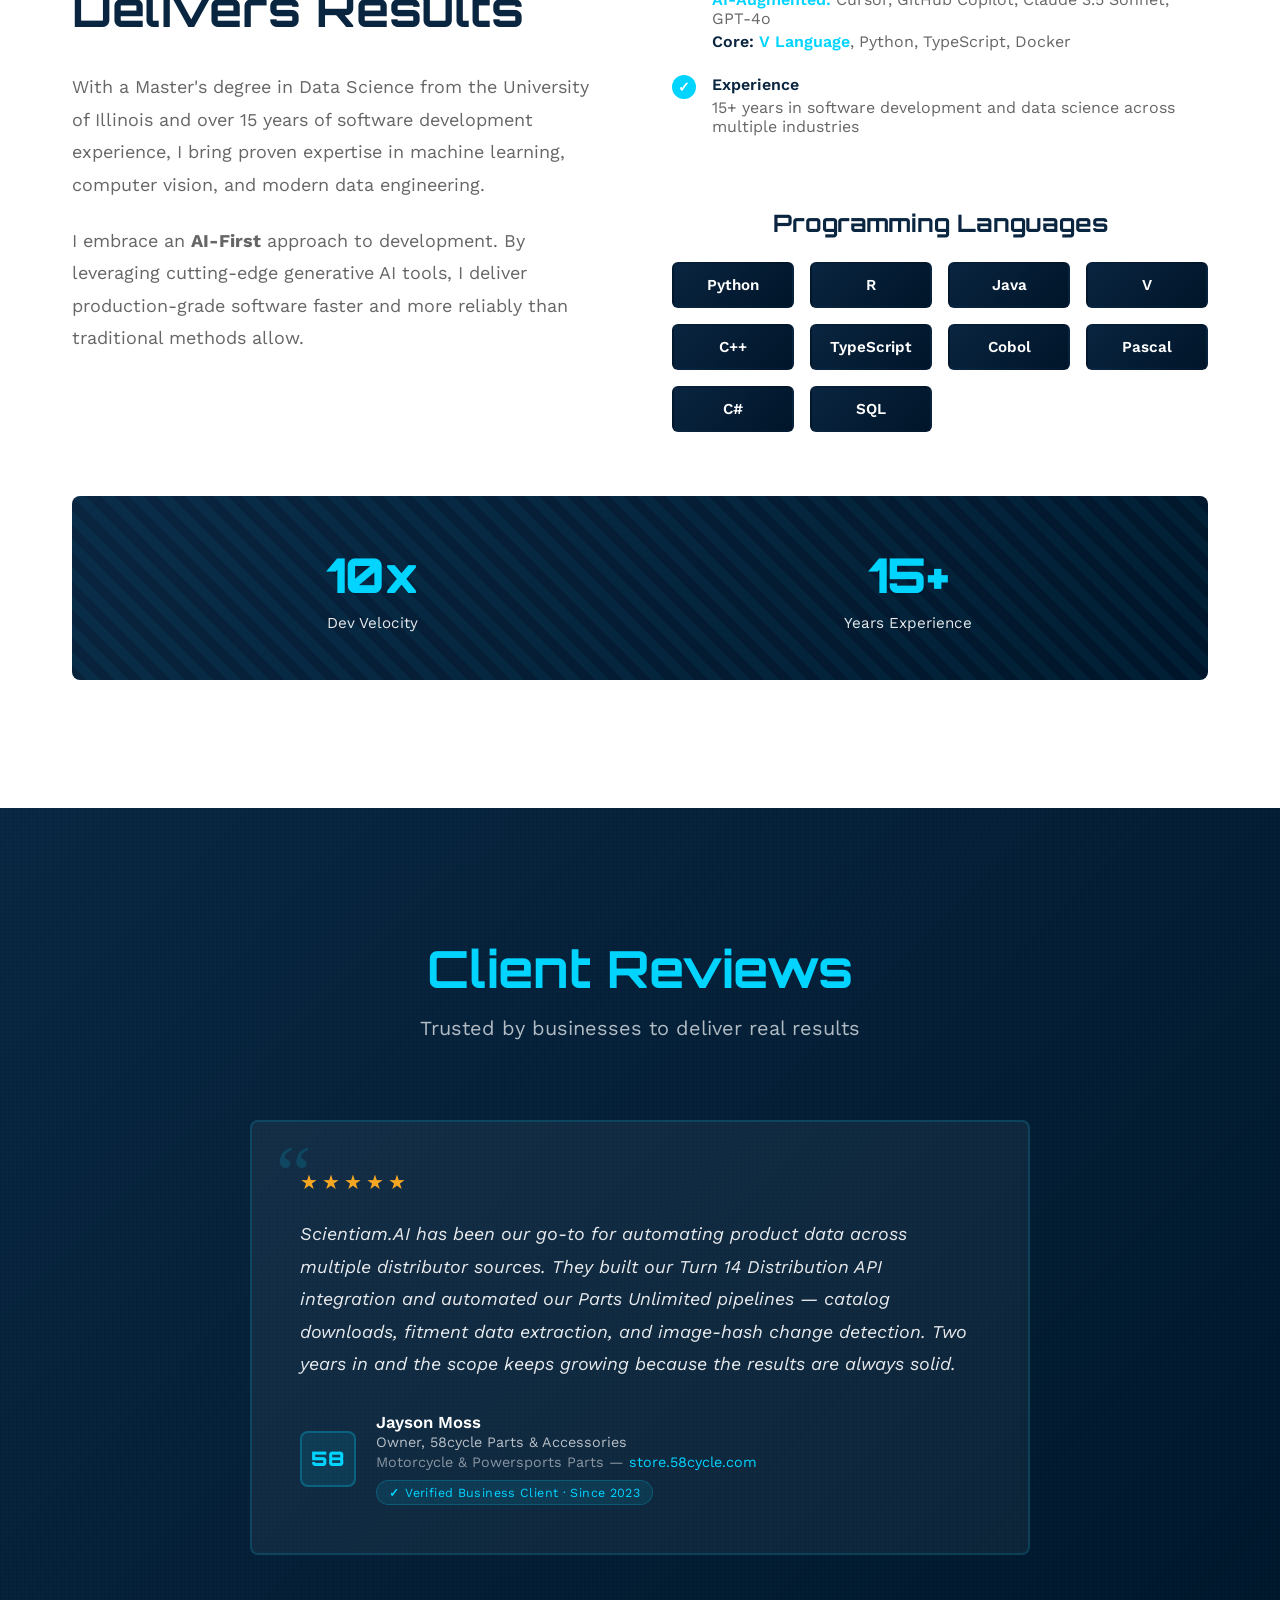
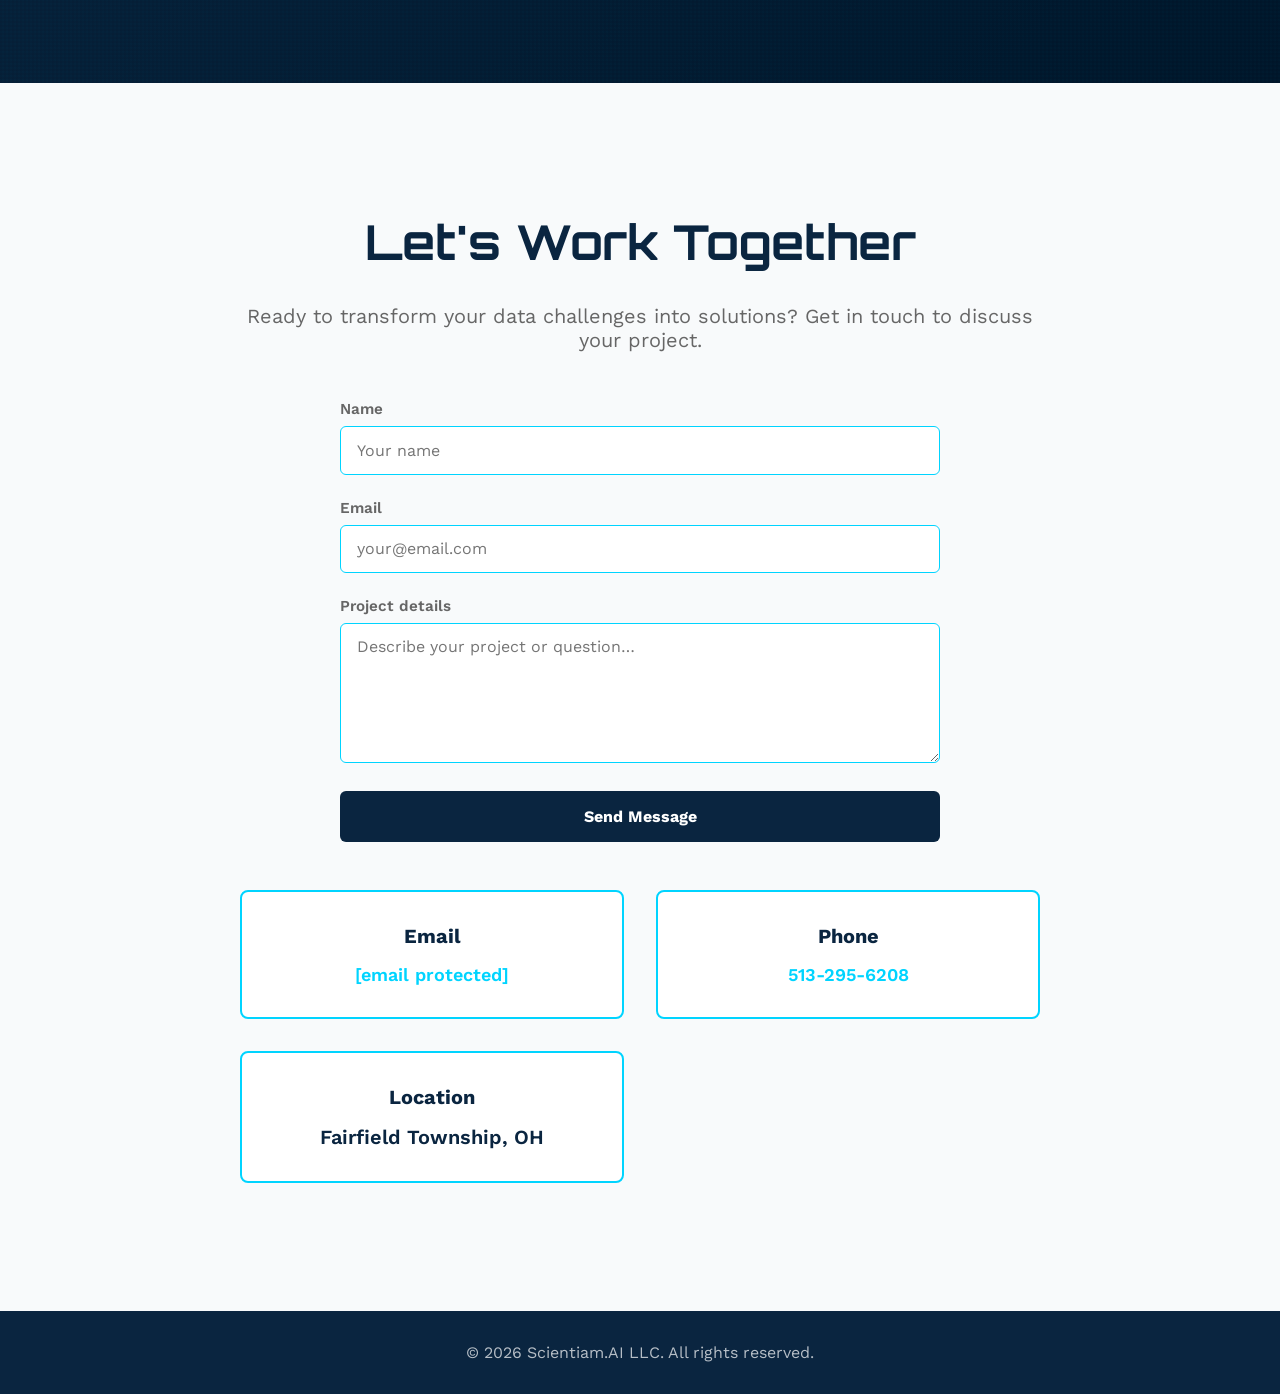
==== commit 30ea0e15: "feat: describe portal automation and link vebidor in Data Automation card Co-Authored-By: WOZCODE <c" ====
--- a/index.html
+++ b/index.html
@@ -962,7 +962,8 @@
                 <div class="service-card fade-in">
                     <div class="service-icon">⚙️</div>
                     <h3>Data Automation</h3>
-                    <p>Automated data extraction and processing pipelines. Transform manual processes into scalable, automated workflows.</p>
+                    <p>When a supplier or vendor portal has no API, I can still automate the work, with your authorization. I extract catalogs, pricing and product data from logged-in web portals and deliver clean, import-ready files on a schedule.</p>
+                    <p style="margin-top: 0.75rem;">Built on <a href="https://github.com/quaesitor-scientiam/vebidor" target="_blank" rel="noopener" style="color: var(--primary); font-weight: 600; text-decoration: underline;">vebidor</a>, my open-source browser and mobile automation library.</p>
                 </div>
                 <div class="service-card fade-in">
                     <div class="service-icon">📊</div>
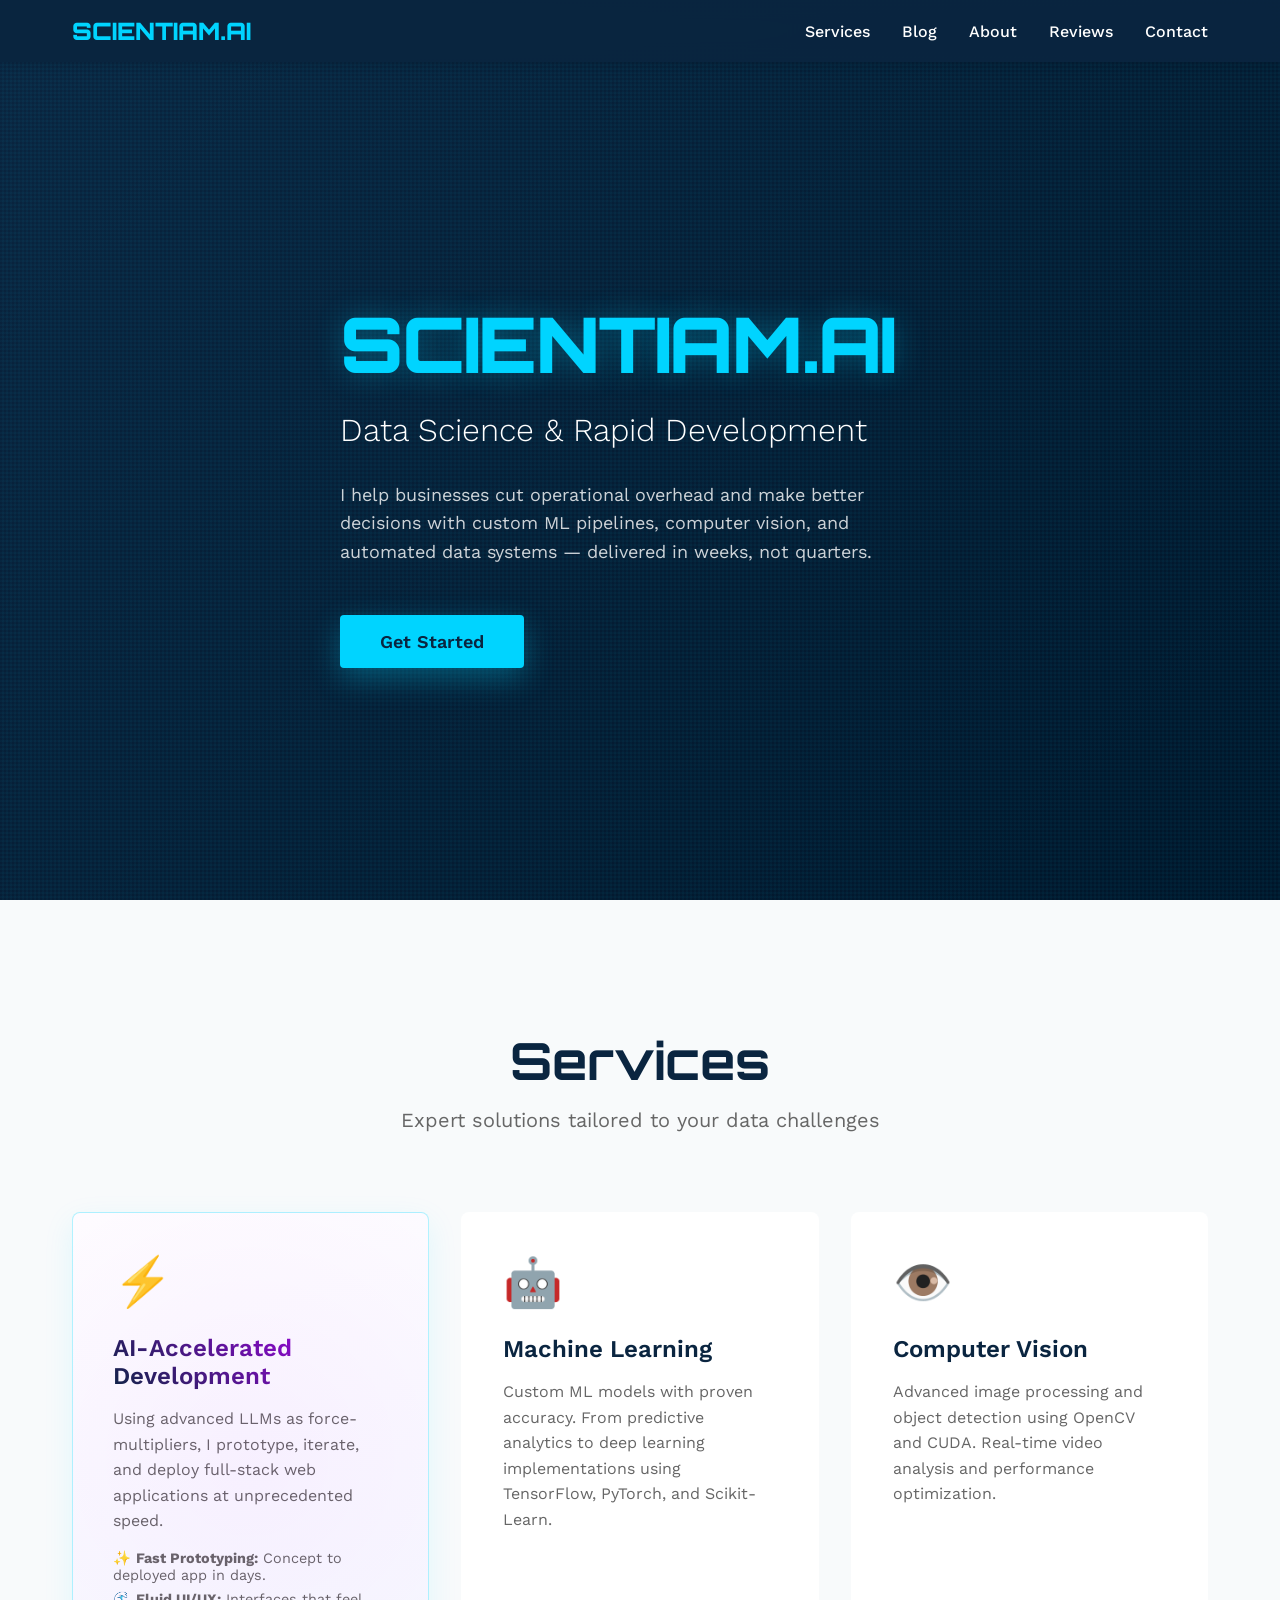
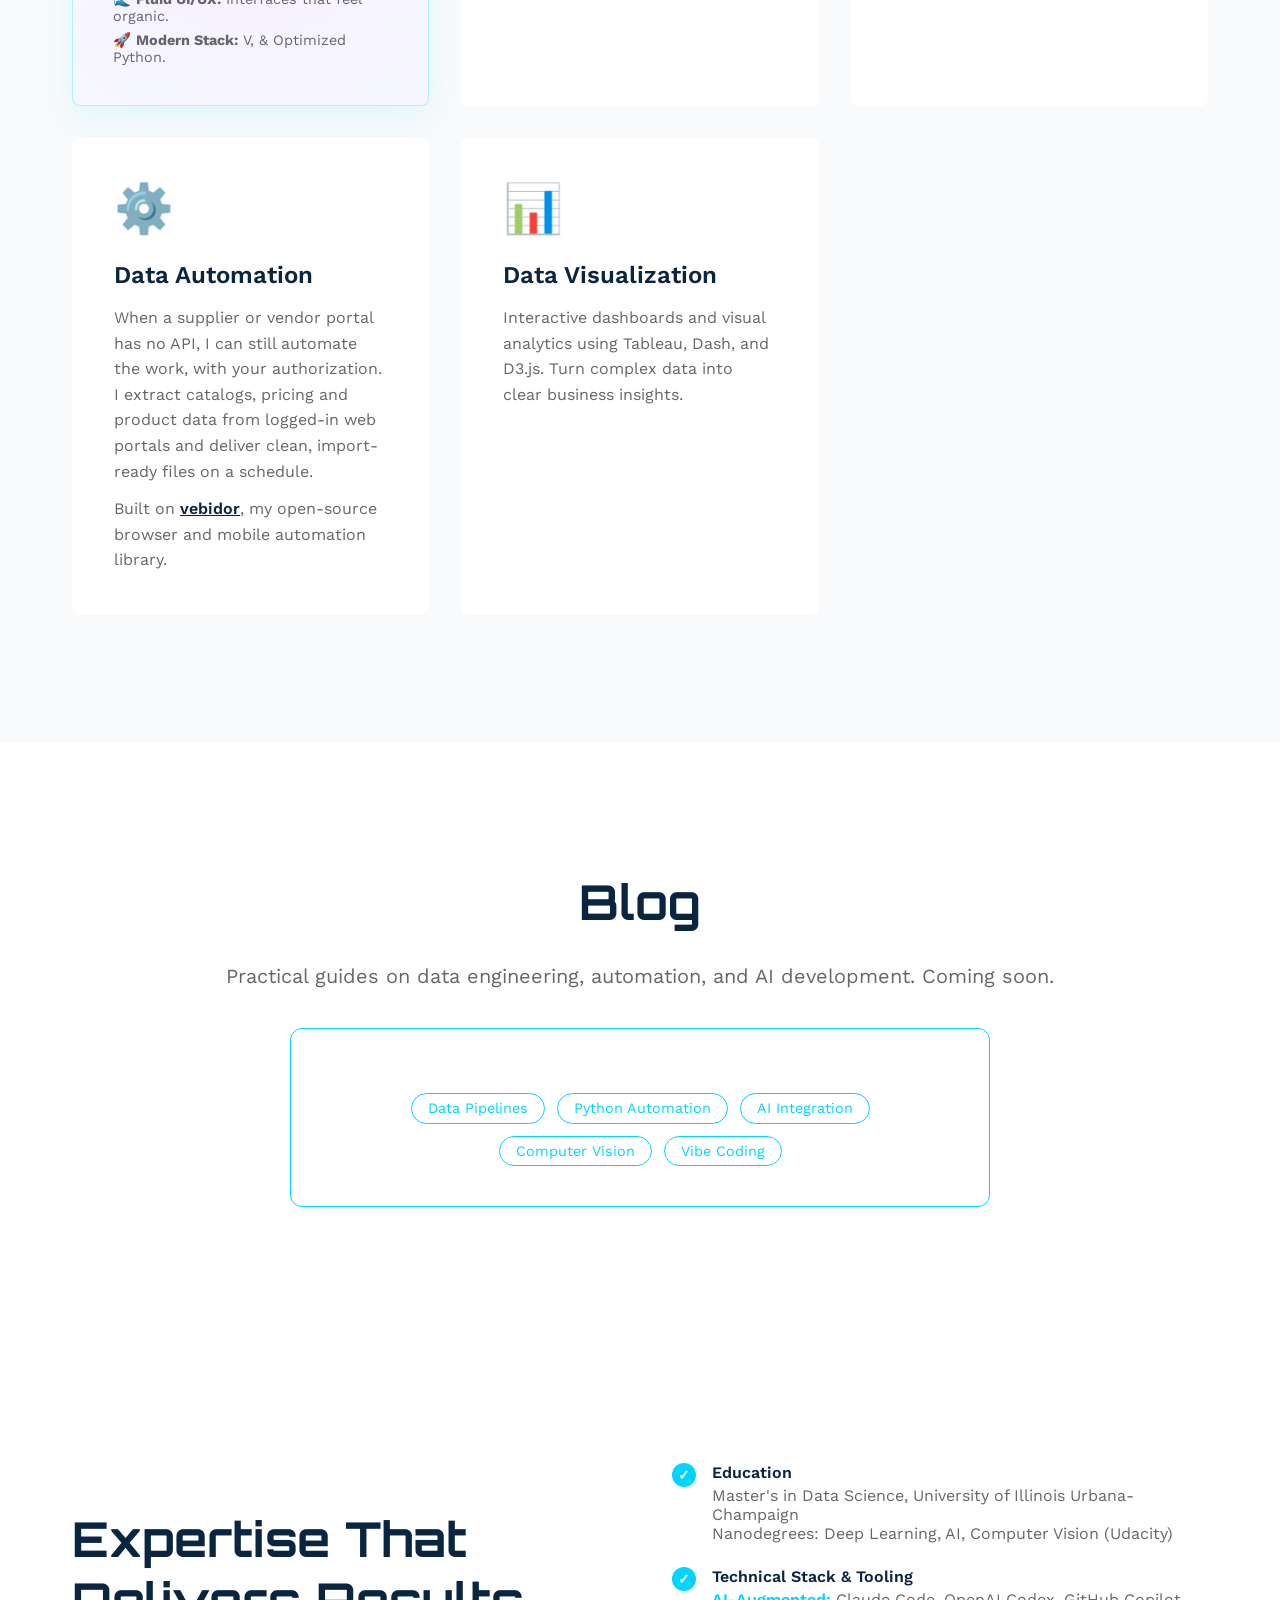
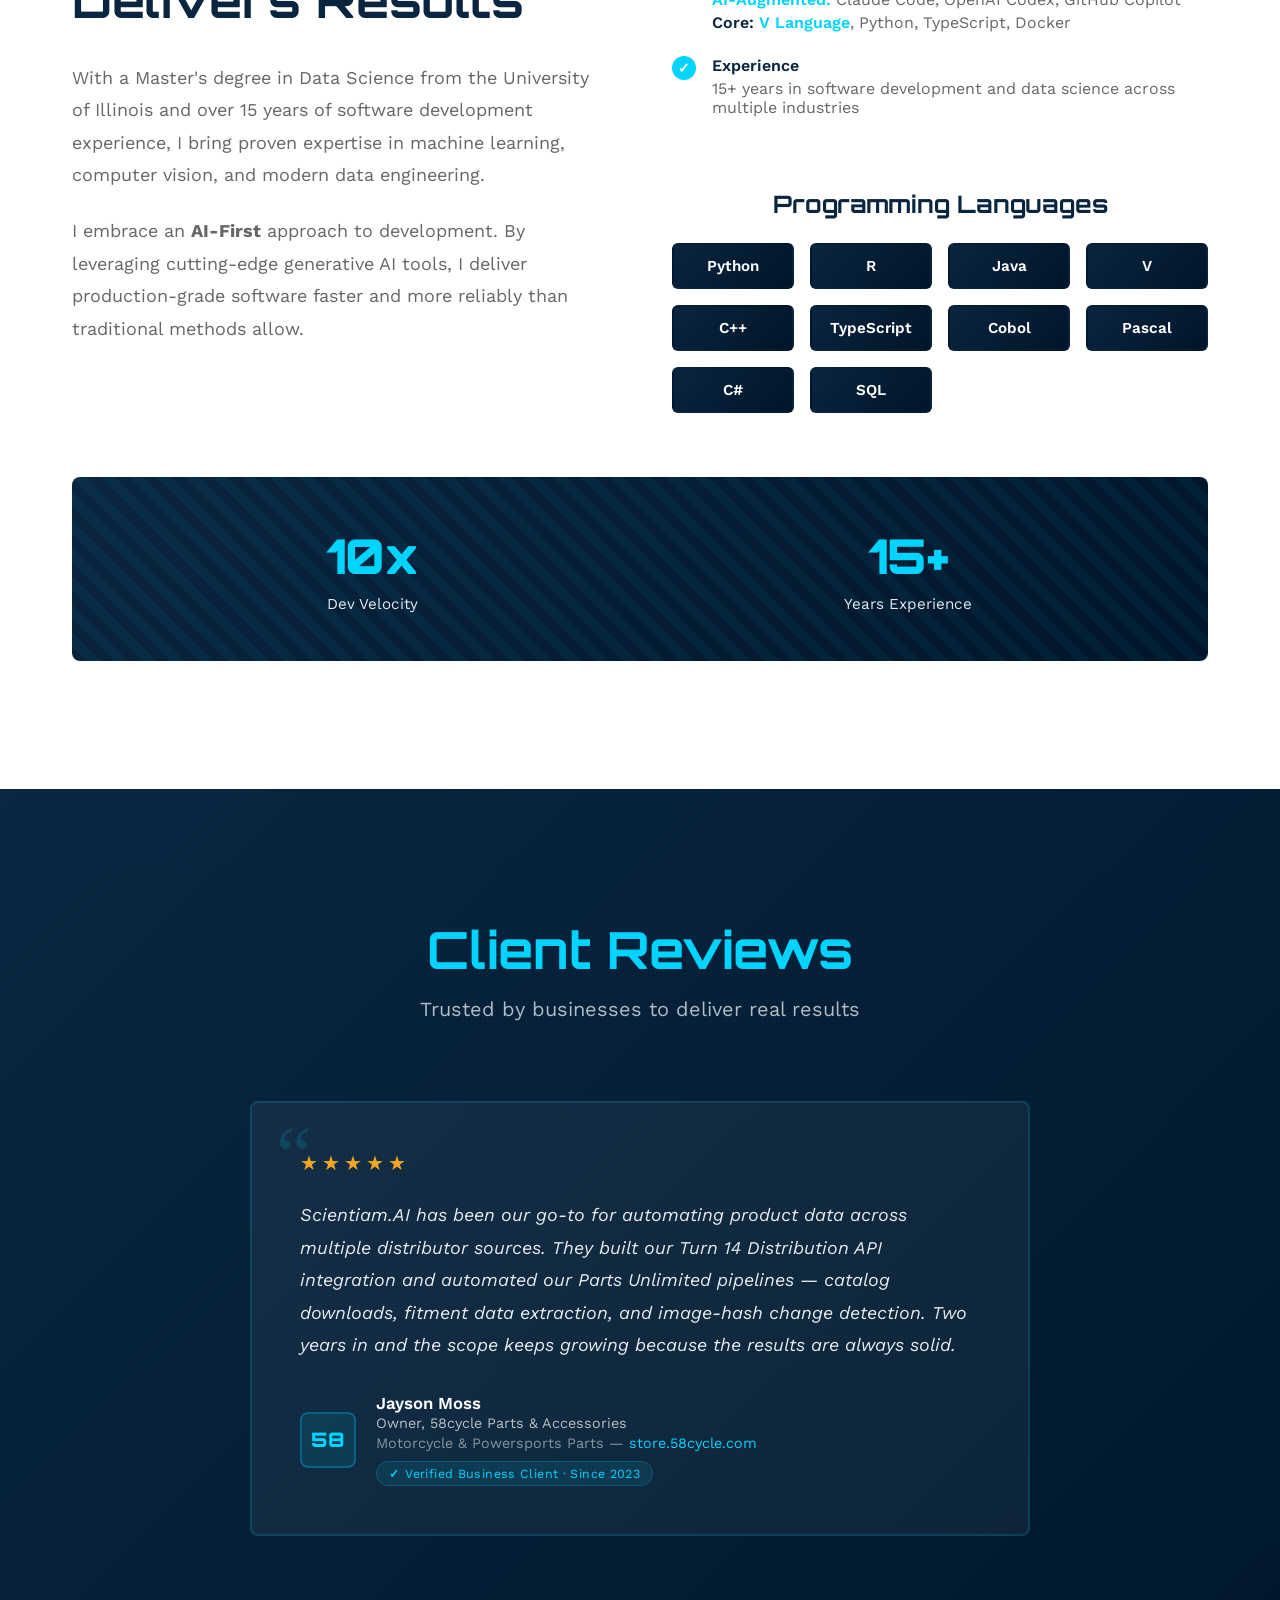
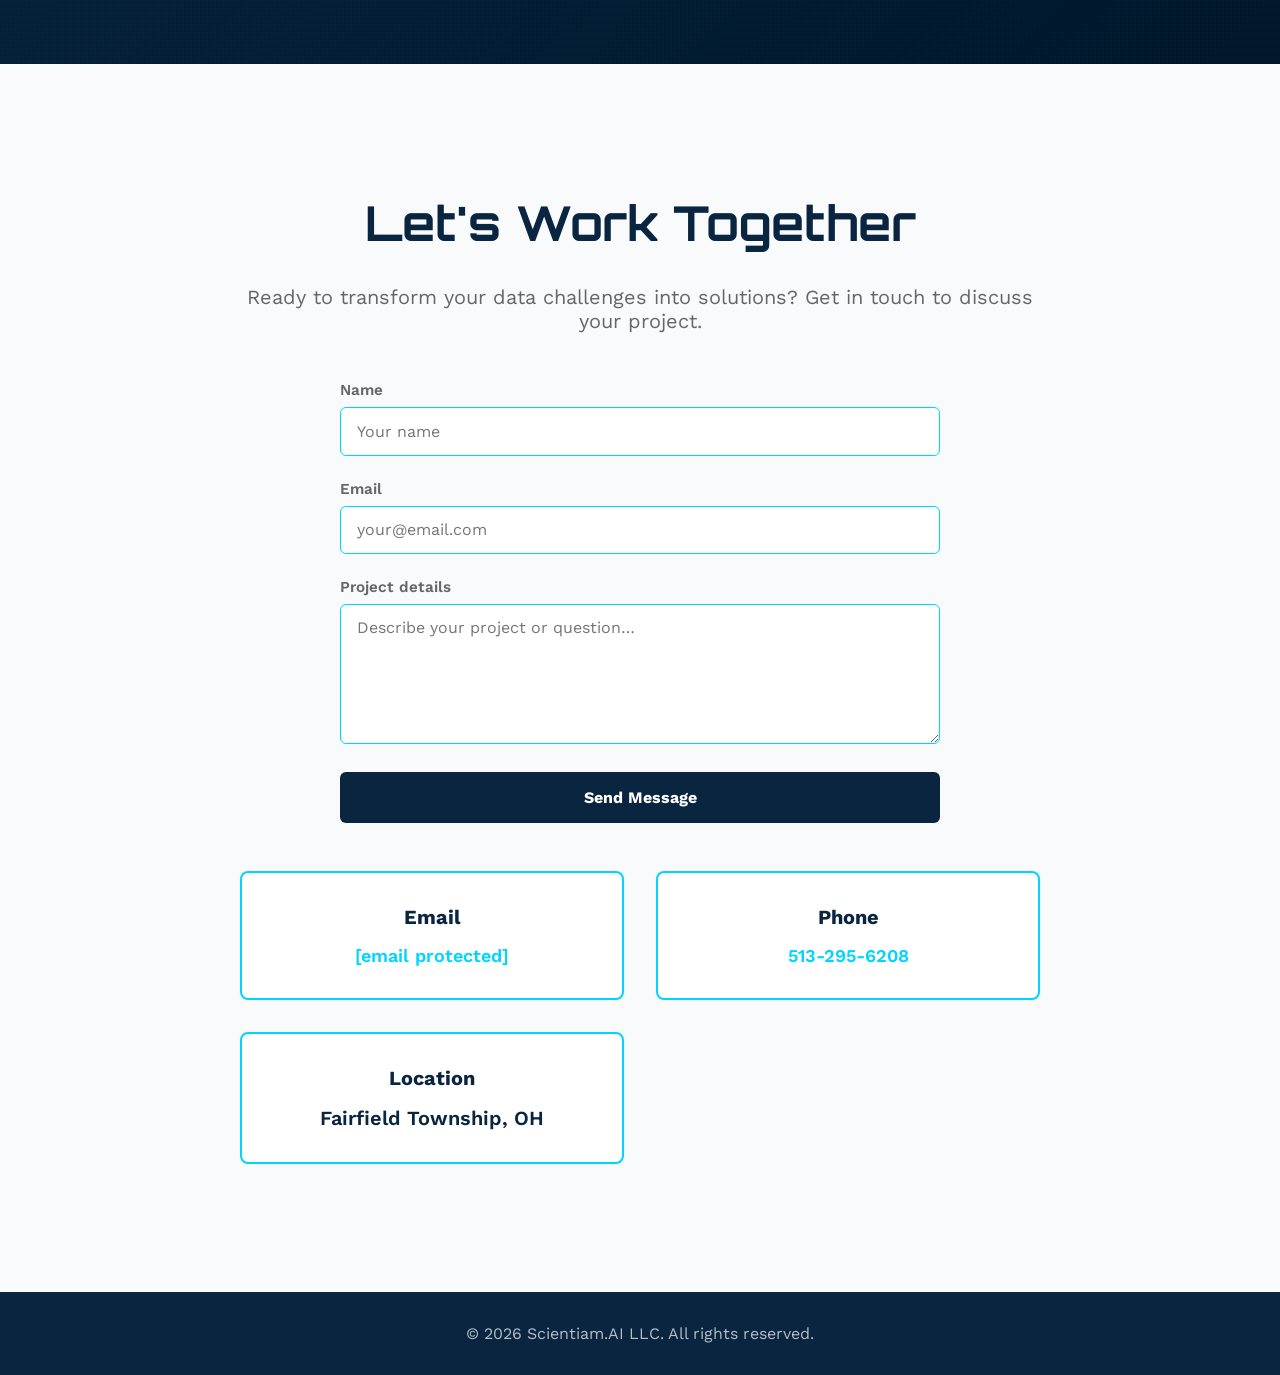
==== commit b18d0539: "fix: update AI tooling line to current tools Co-Authored-By: WOZCODE <contact@withwoz.com>" ====
--- a/index.html
+++ b/index.html
@@ -1025,7 +1025,7 @@
                             <h4>Technical Stack & Tooling</h4>
                             <p style="margin-bottom: 4px;">
                                 <span style="color: var(--accent); font-weight: 600;">AI-Augmented:</span> 
-                                Cursor, GitHub Copilot, Claude 3.5 Sonnet, GPT-4o
+                                Claude Code, OpenAI Codex, GitHub Copilot
                             </p>
                             <p>
                                 <span style="color: var(--primary); font-weight: 600;">Core:</span> 
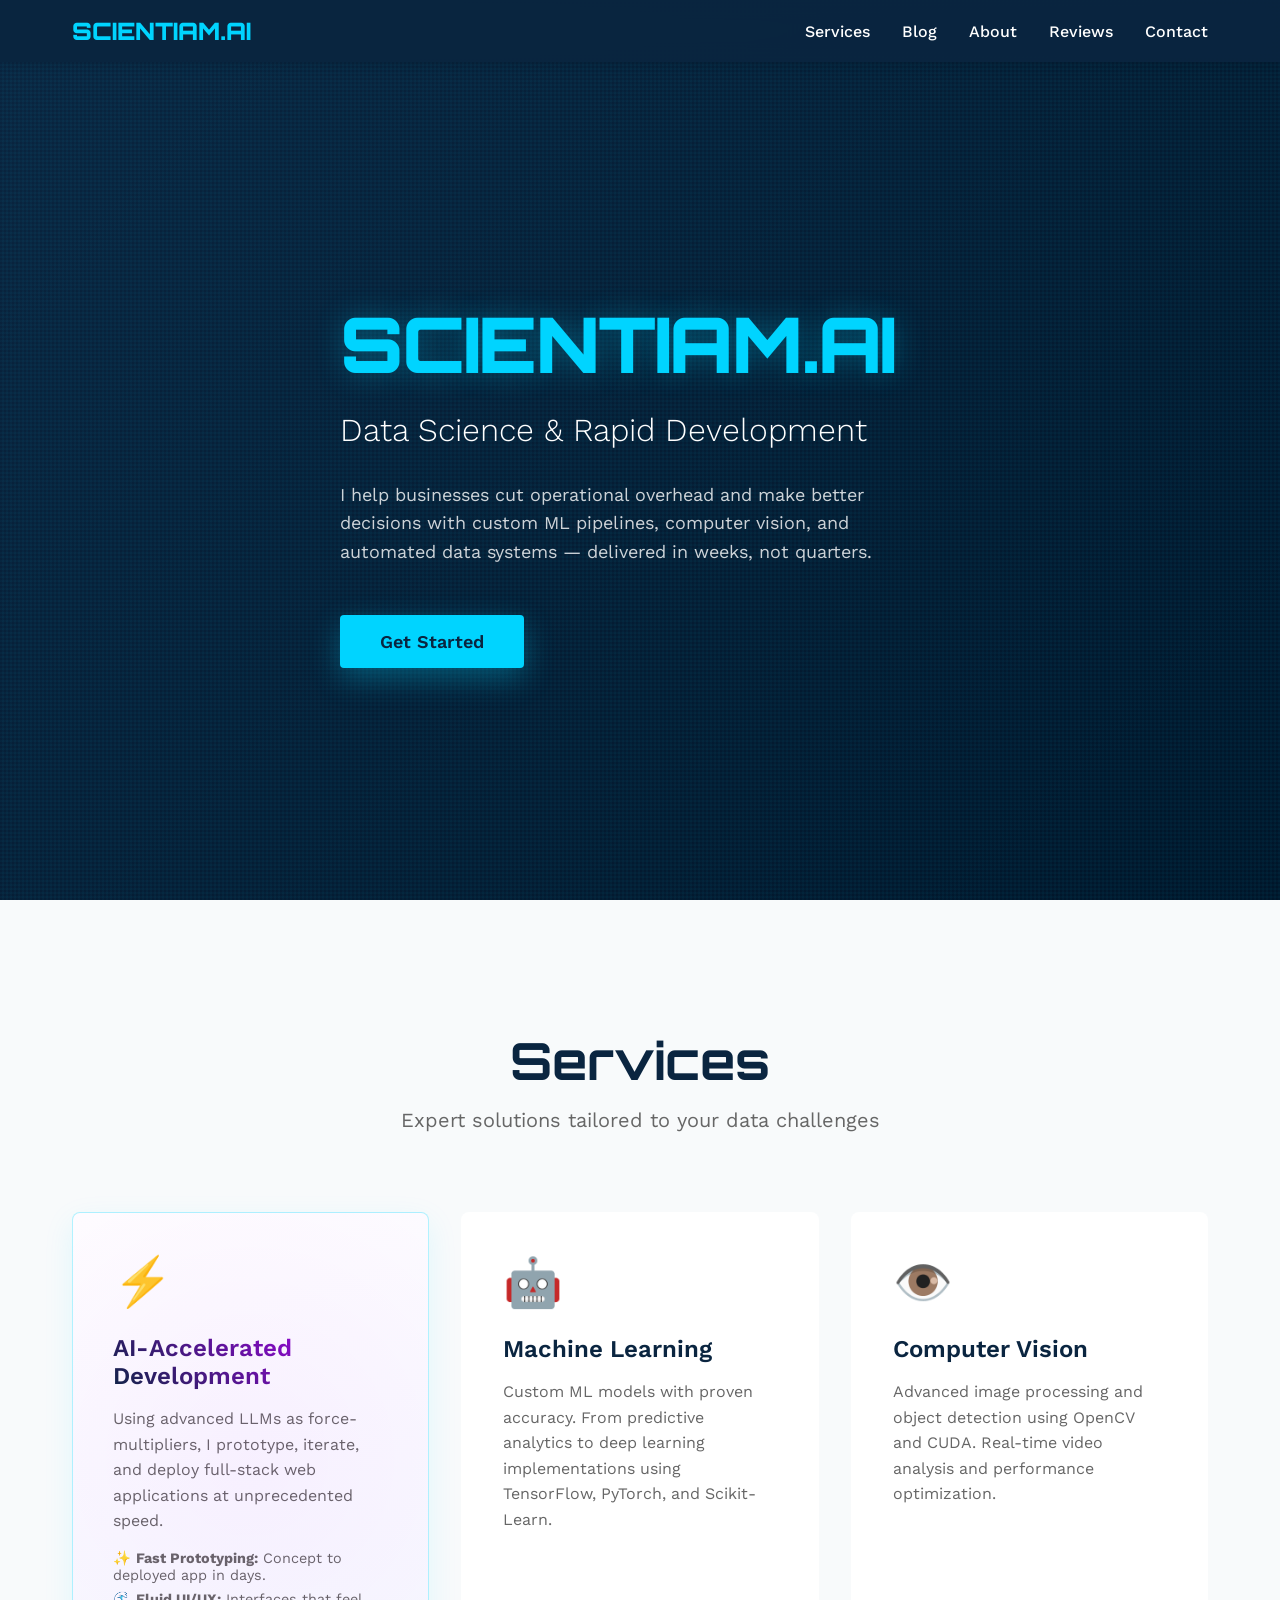
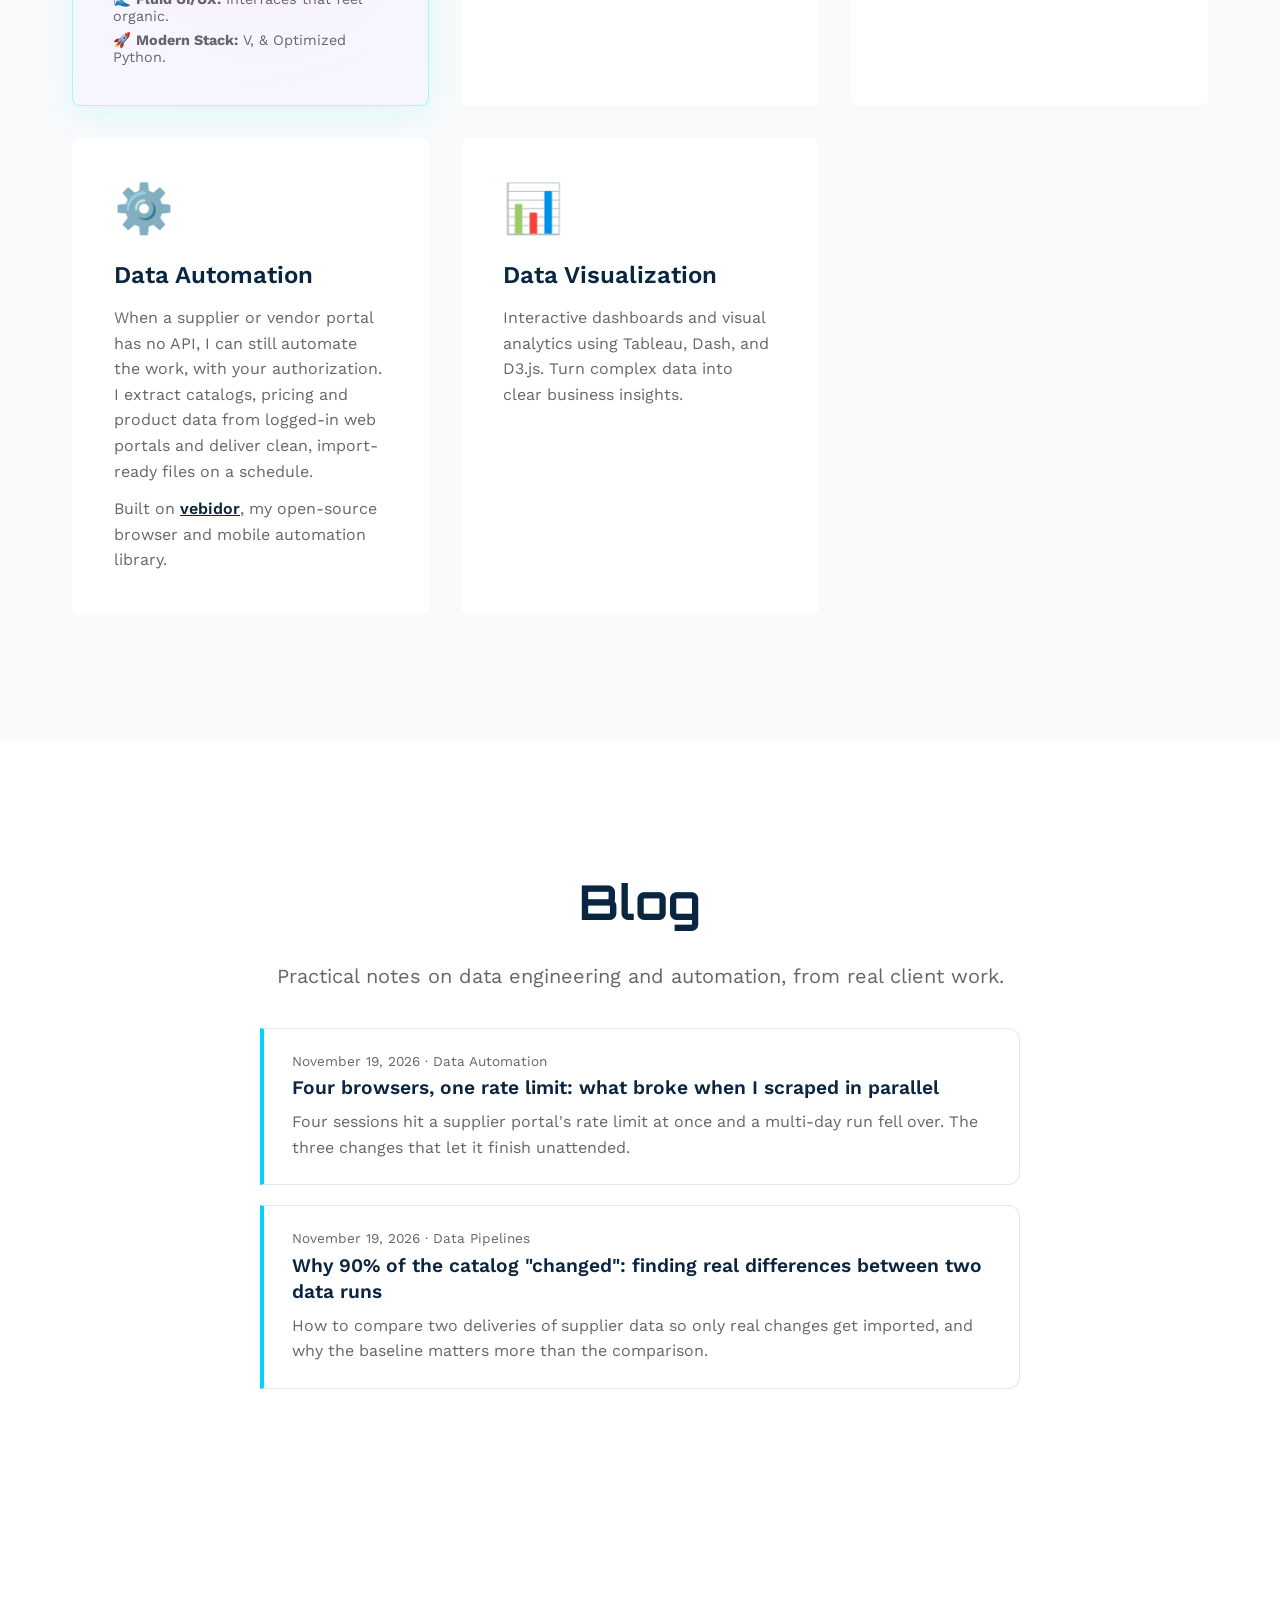
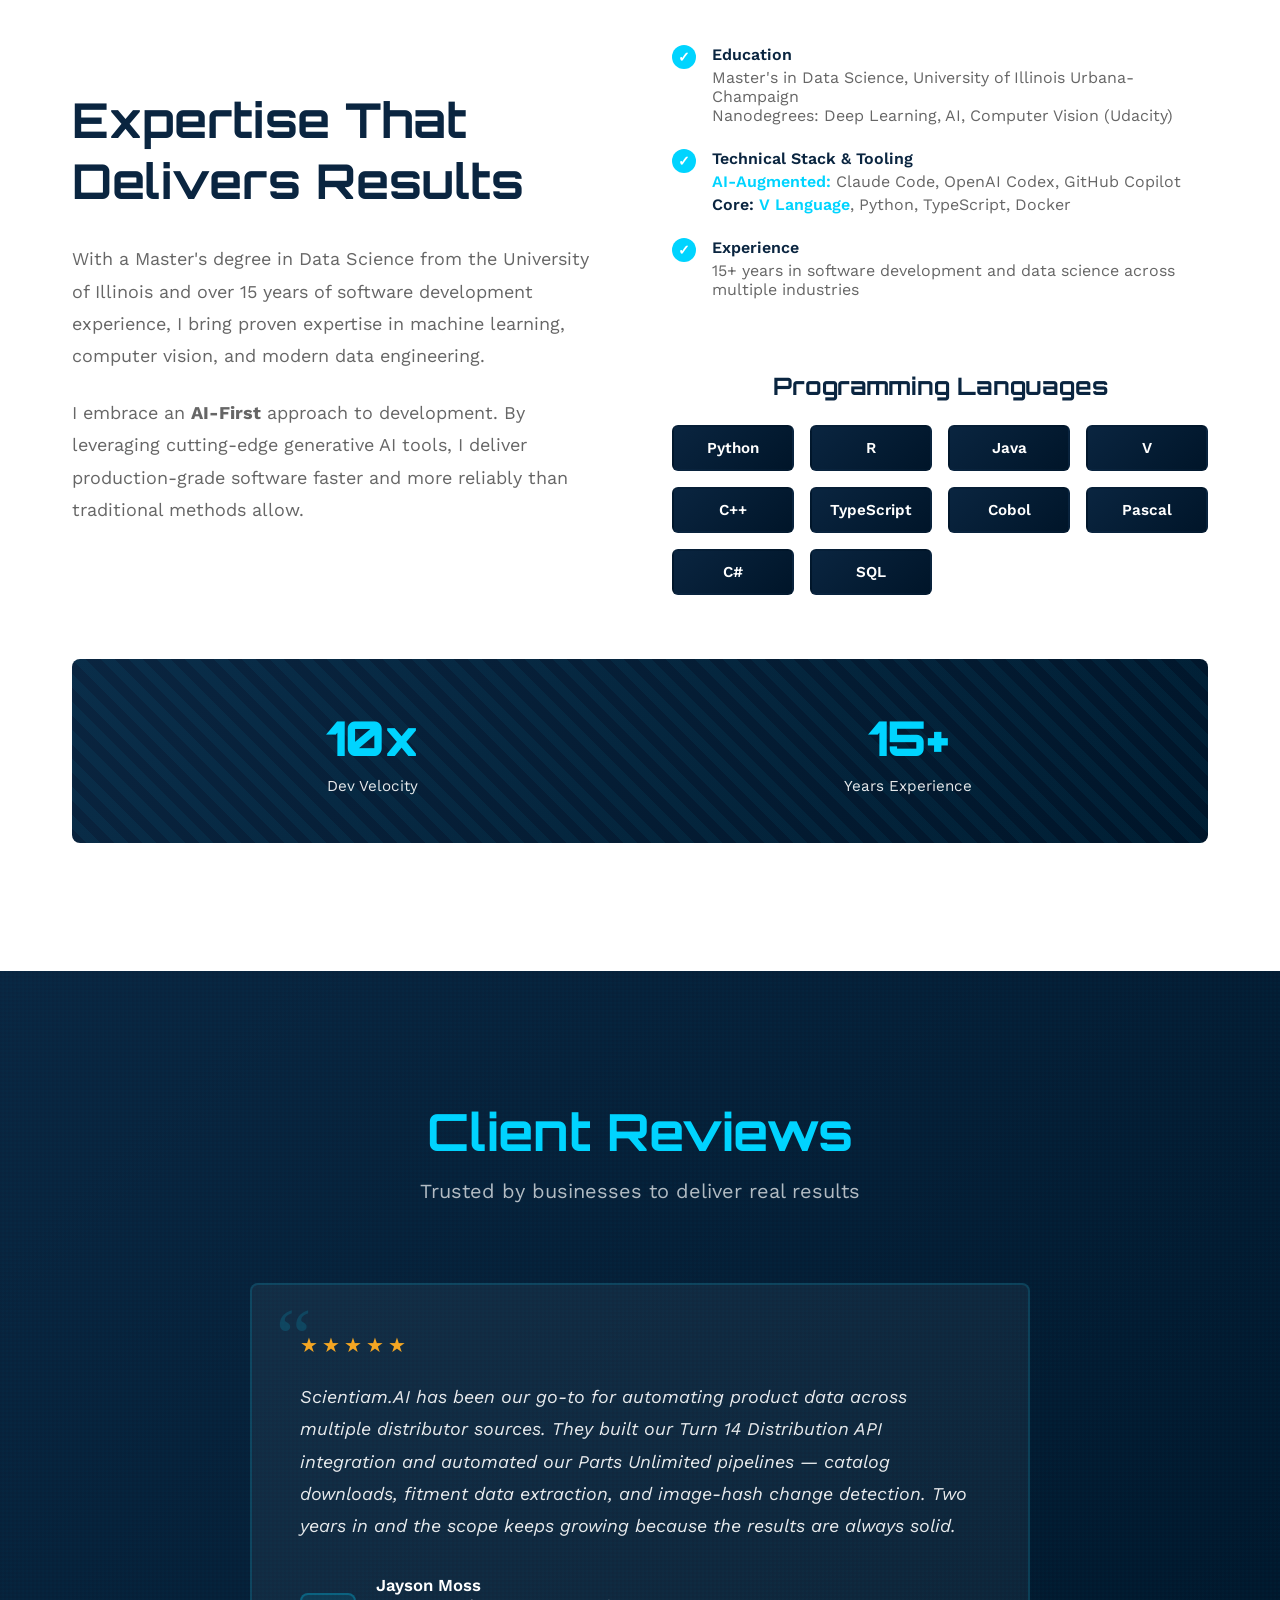
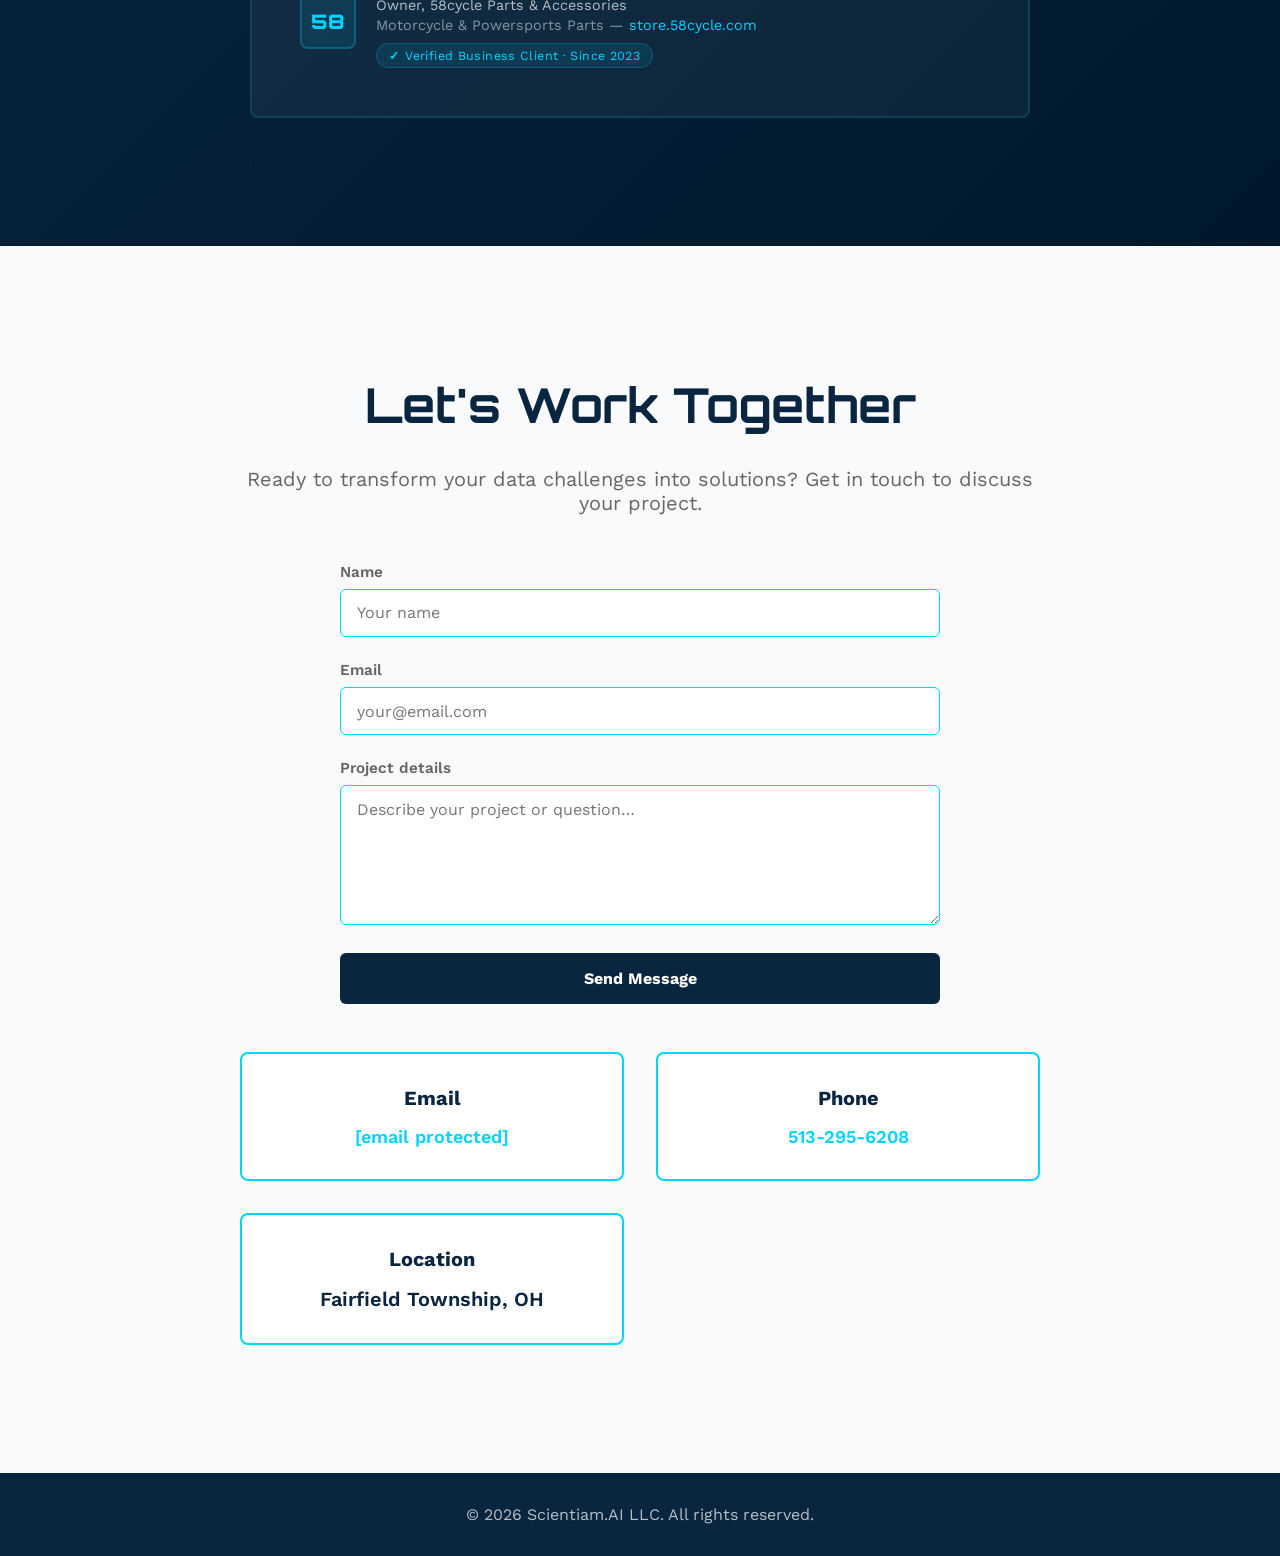
==== commit 2db48e74: "feat: publish first two blog posts and list them in the blog section Co-Authored-By: WOZCODE <contac" ====
--- a/index.html
+++ b/index.html
@@ -708,29 +708,49 @@
             text-align: center;
         }
 
-        .blog-coming-soon {
-            max-width: 700px;
+        .blog-posts {
+            max-width: 760px;
             margin: 2.5rem auto 0;
-            padding: 2.5rem;
-            border: 1px solid var(--accent);
-            border-radius: 12px;
-            text-align: center;
-        }
-
-        .blog-topics {
-            display: flex;
-            flex-wrap: wrap;
-            gap: 0.75rem;
-            justify-content: center;
-            margin-top: 1.5rem;
-        }
-
-        .blog-topic {
-            padding: 0.4rem 1rem;
-            border: 1px solid var(--accent);
-            border-radius: 20px;
-            color: var(--accent);
-            font-size: 0.9rem;
+            display: grid;
+            gap: 1.25rem;
+        }
+
+        .blog-post-card {
+            display: block;
+            padding: 1.5rem 1.75rem;
+            background: white;
+            border: 1px solid #e3e8ee;
+            border-left: 4px solid var(--accent);
+            border-radius: 0 12px 12px 0;
+            text-decoration: none;
+            color: var(--text);
+            transition: box-shadow 0.2s ease, transform 0.2s ease;
+        }
+
+        .blog-post-card:hover {
+            box-shadow: 0 8px 24px rgba(10, 37, 64, 0.1);
+            transform: translateY(-2px);
+        }
+
+        .blog-post-meta {
+            display: block;
+            font-size: 0.85rem;
+            color: var(--text-light);
+            margin-bottom: 0.4rem;
+        }
+
+        .blog-post-card h3 {
+            font-size: 1.2rem;
+            line-height: 1.35;
+            color: var(--primary);
+            font-weight: 600;
+            margin-bottom: 0.5rem;
+        }
+
+        .blog-post-card p {
+            font-size: 1rem;
+            line-height: 1.6;
+            color: var(--text-light);
         }
 
         .contact-methods {
@@ -978,15 +998,18 @@
     <section class="blog" id="blog">
         <div class="container">
             <h2 class="fade-in">Blog</h2>
-            <p class="fade-in">Practical guides on data engineering, automation, and AI development. Coming soon.</p>
-            <div class="blog-coming-soon fade-in">
-                <div class="blog-topics">
-                    <span class="blog-topic">Data Pipelines</span>
-                    <span class="blog-topic">Python Automation</span>
-                    <span class="blog-topic">AI Integration</span>
-                    <span class="blog-topic">Computer Vision</span>
-                    <span class="blog-topic">Vibe Coding</span>
-                </div>
+            <p class="fade-in">Practical notes on data engineering and automation, from real client work.</p>
+            <div class="blog-posts fade-in">
+                <a class="blog-post-card" href="blog/rate-limits-parallel-scraping.html">
+                    <span class="blog-post-meta">November 19, 2026 &middot; Data Automation</span>
+                    <h3>Four browsers, one rate limit: what broke when I scraped in parallel</h3>
+                    <p>Four sessions hit a supplier portal's rate limit at once and a multi-day run fell over. The three changes that let it finish unattended.</p>
+                </a>
+                <a class="blog-post-card" href="blog/catalog-change-detection.html">
+                    <span class="blog-post-meta">November 19, 2026 &middot; Data Pipelines</span>
+                    <h3>Why 90% of the catalog "changed": finding real differences between two data runs</h3>
+                    <p>How to compare two deliveries of supplier data so only real changes get imported, and why the baseline matters more than the comparison.</p>
+                </a>
             </div>
         </div>
     </section>
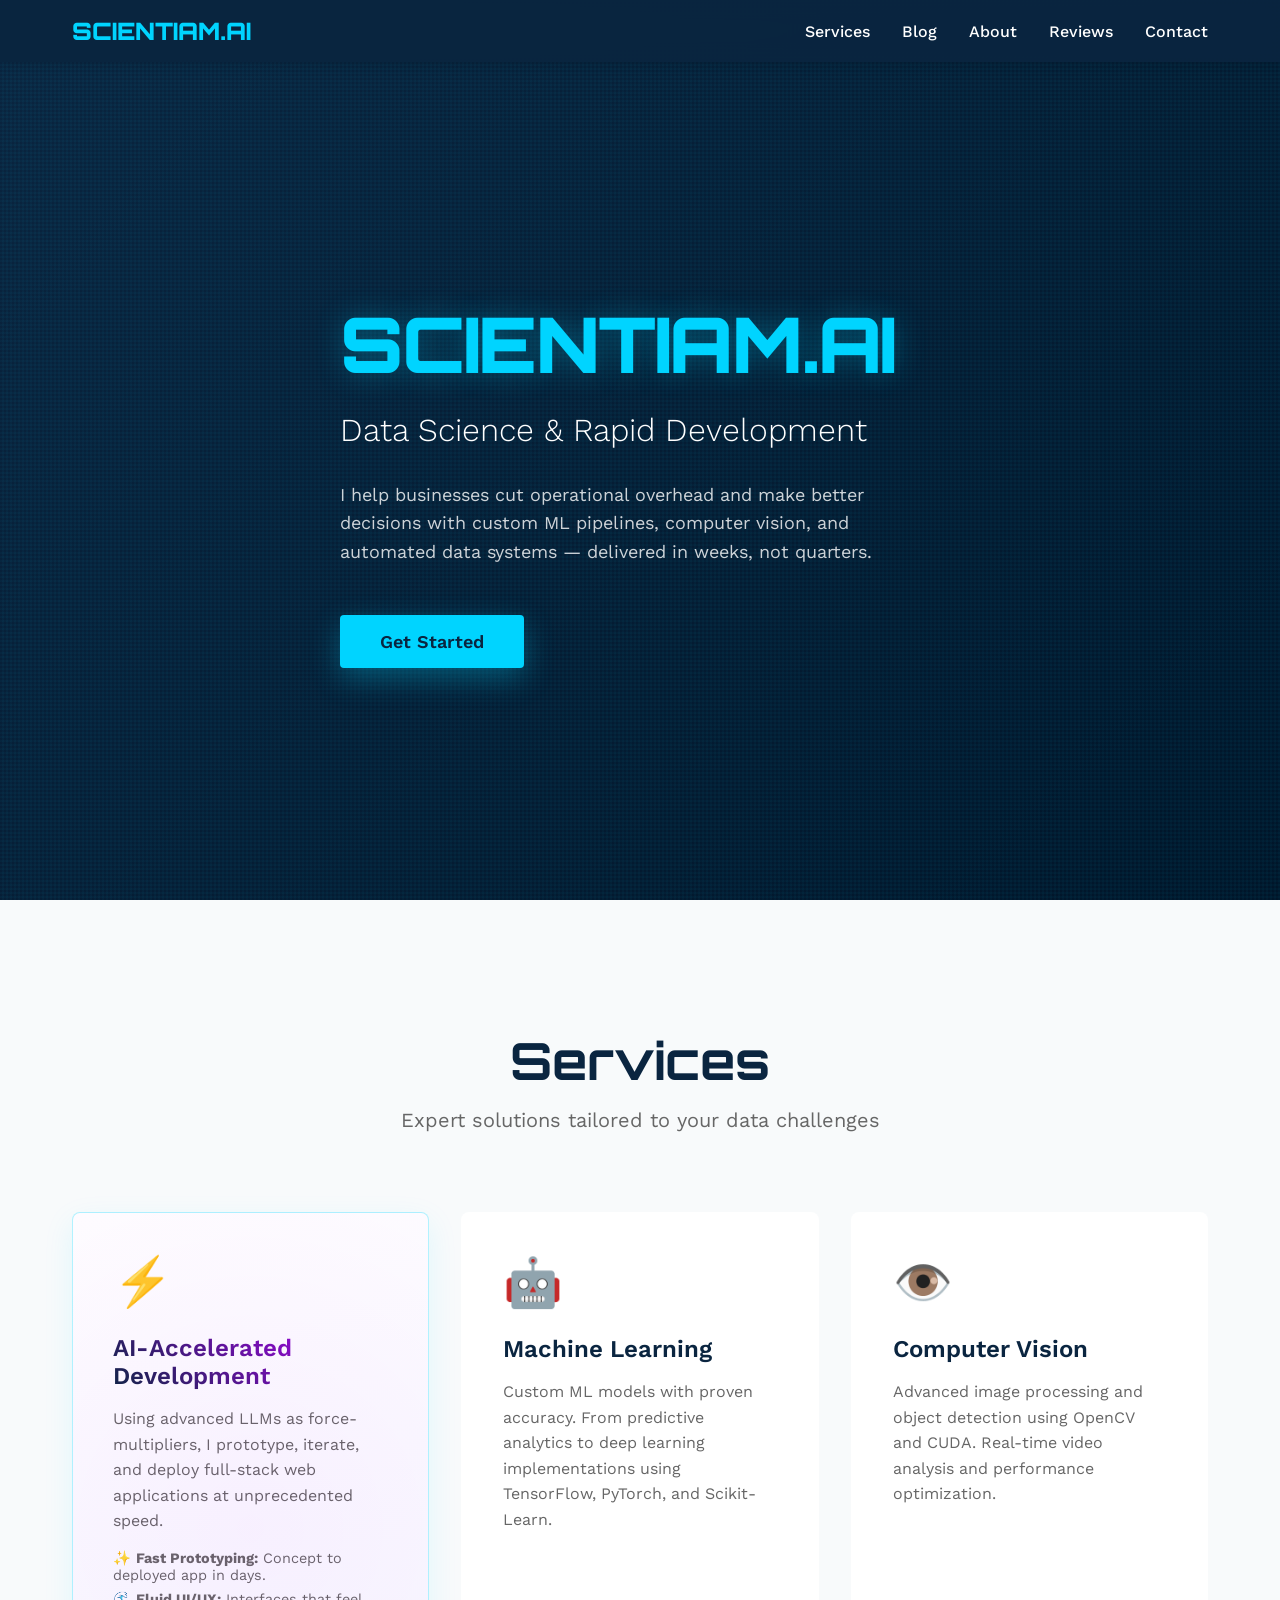
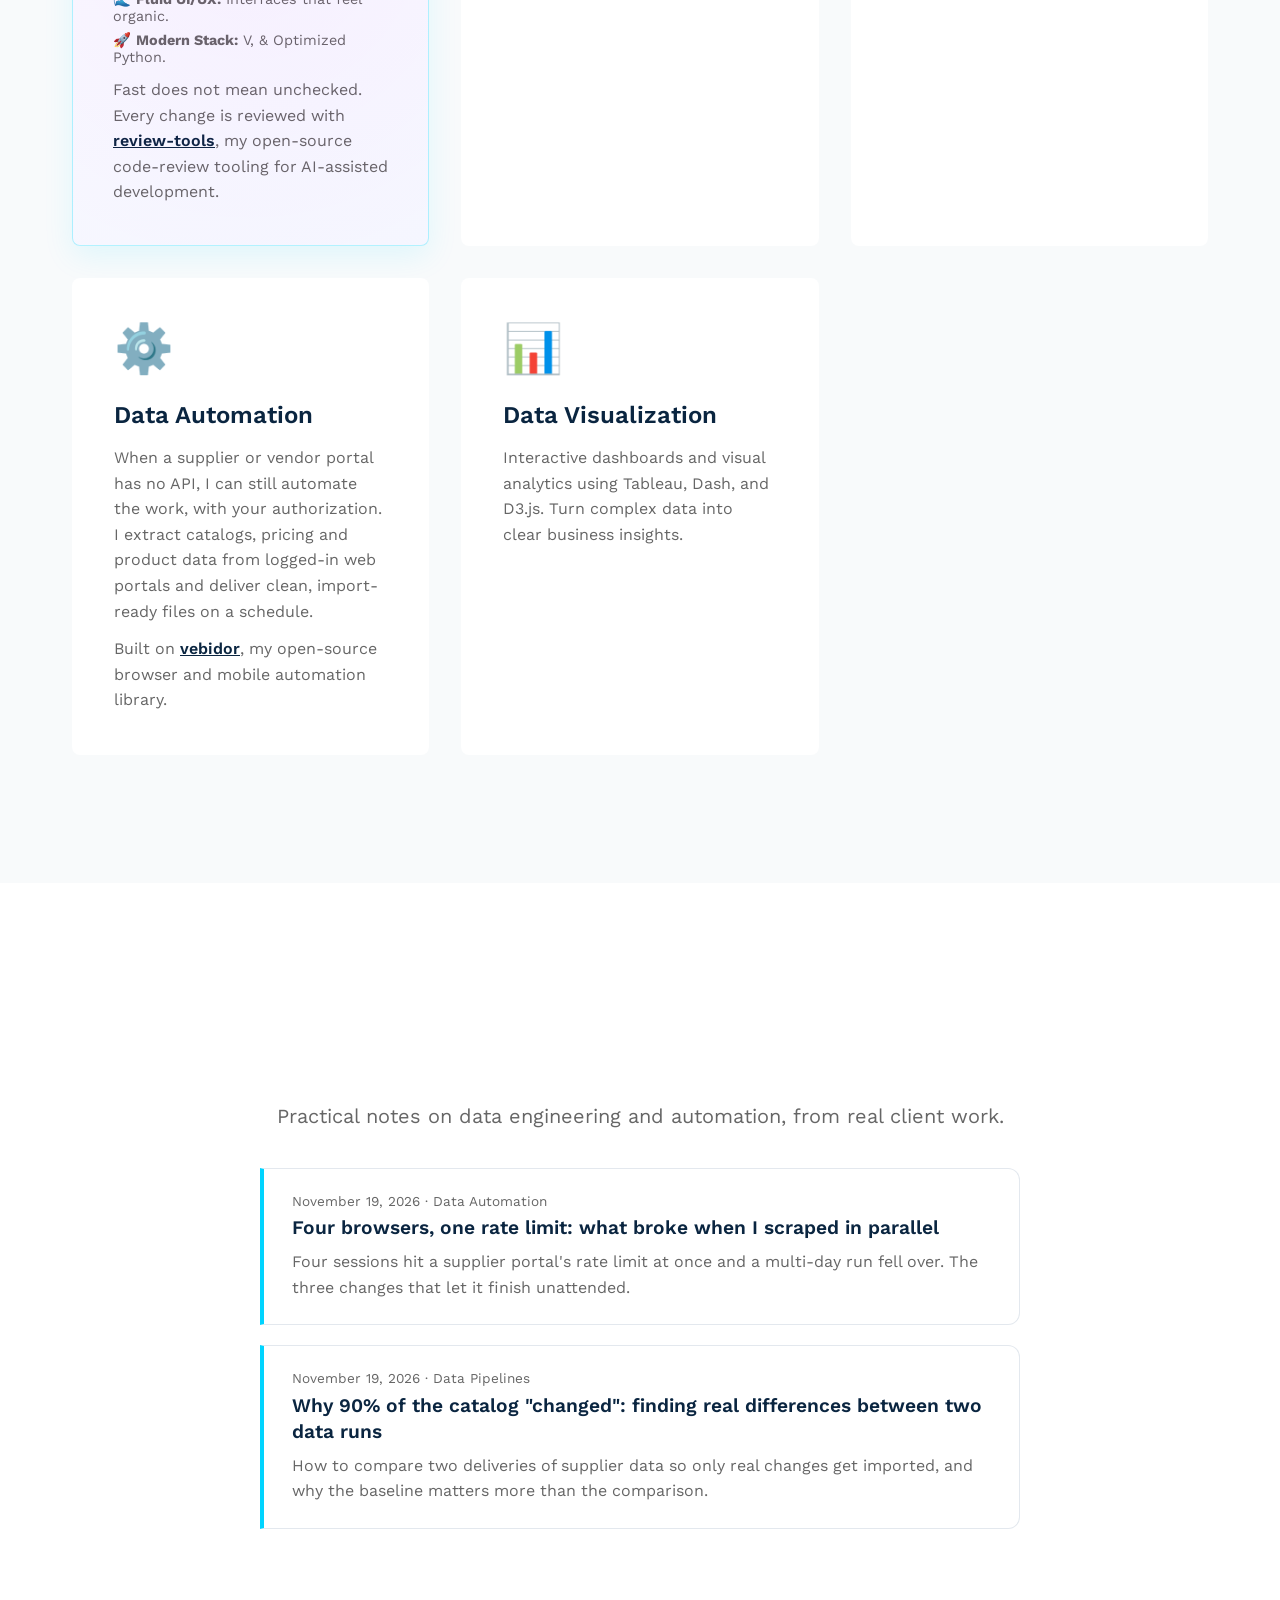
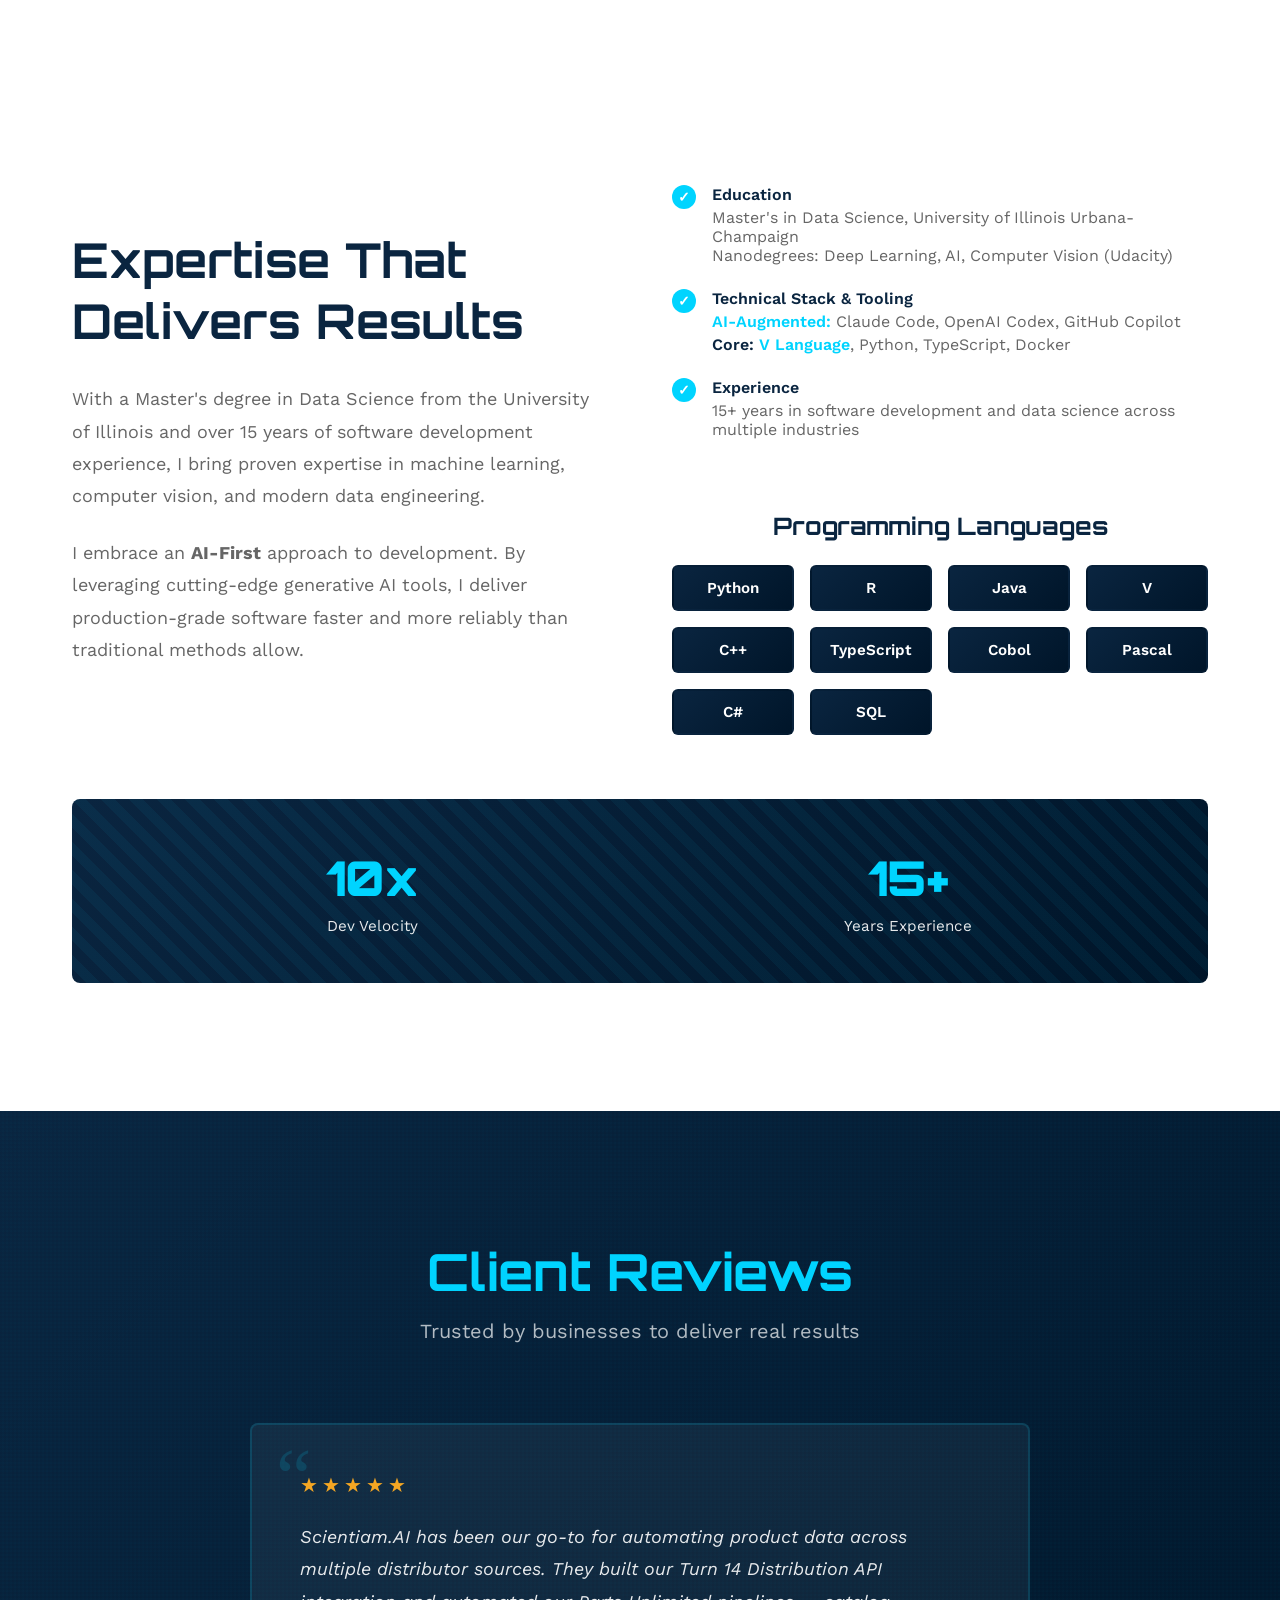
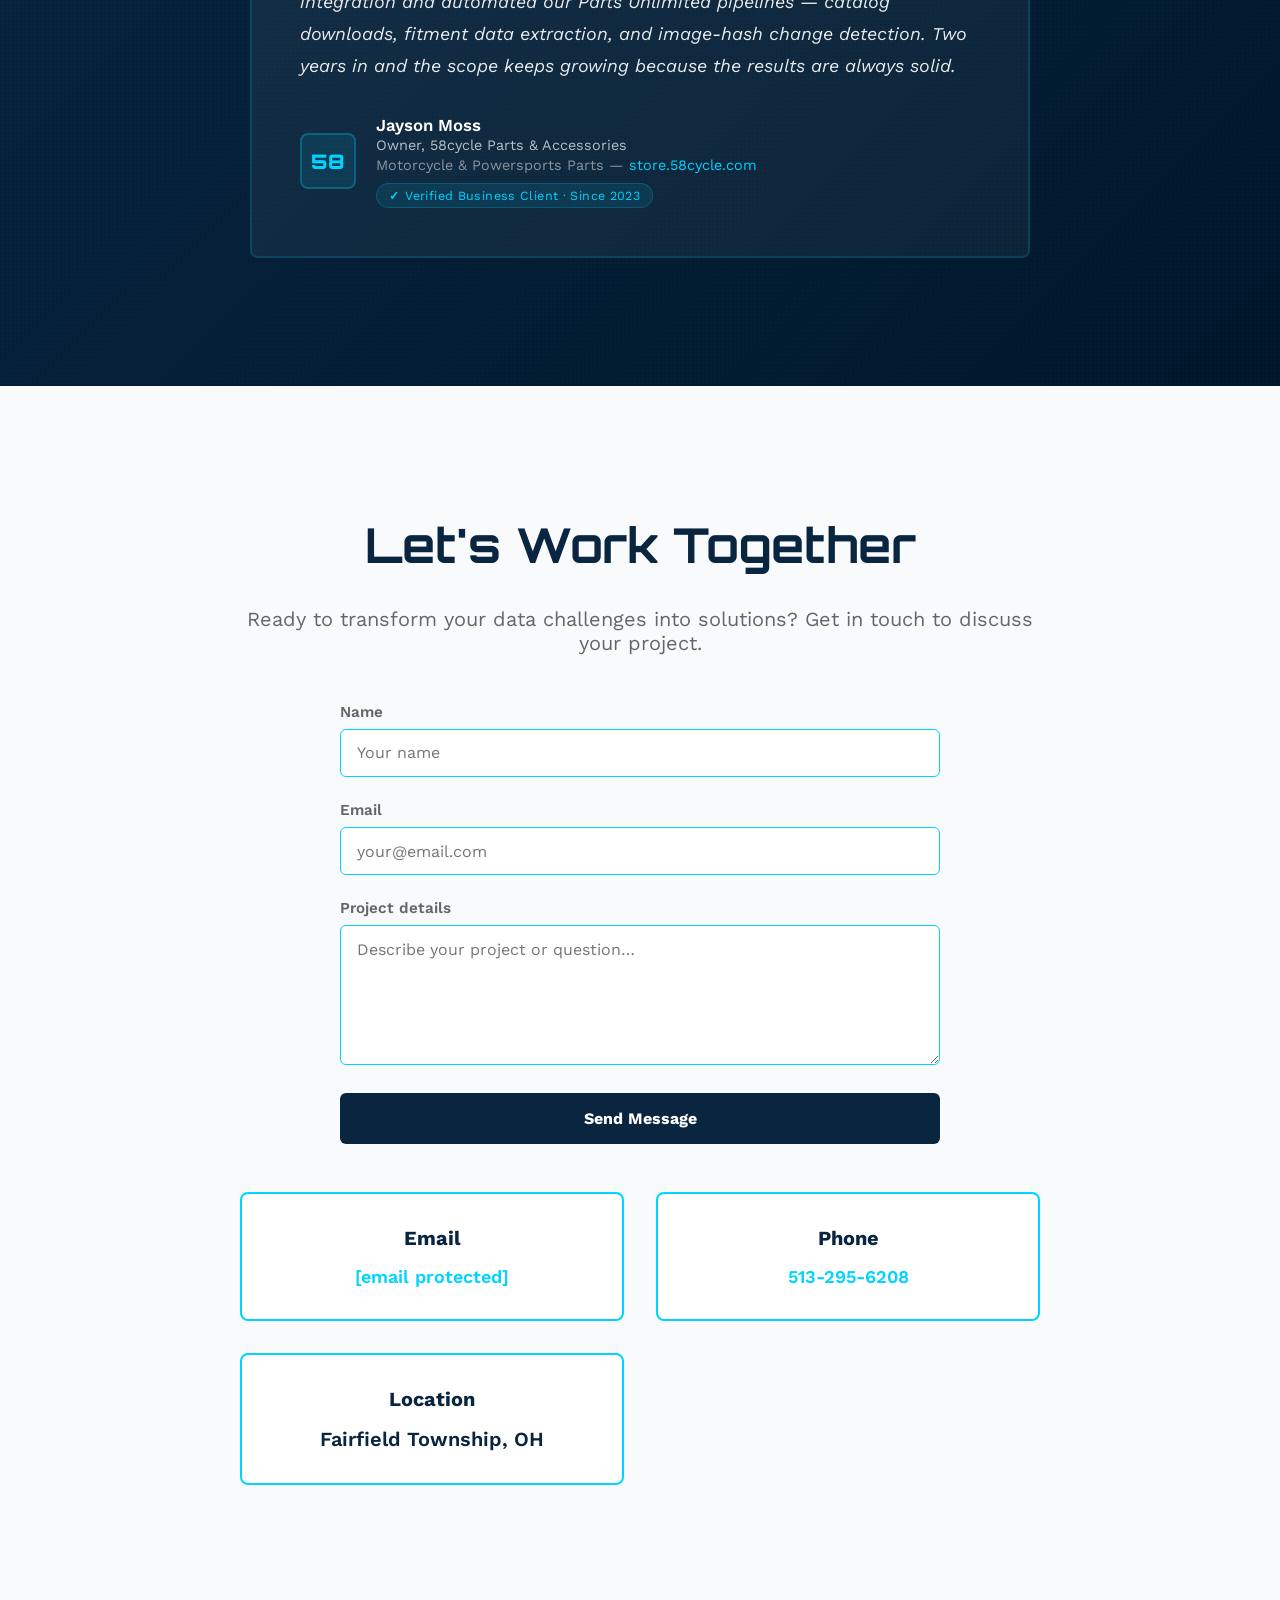
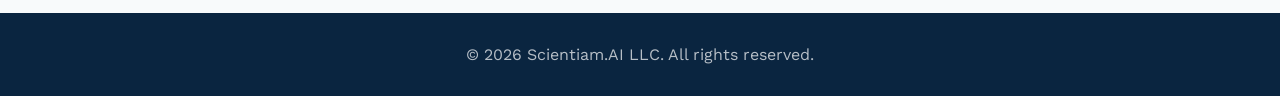
==== commit c00aa0d2: "feat: link review-tools in AI-Accelerated Development card Co-Authored-By: WOZCODE <contact@withwoz." ====
--- a/index.html
+++ b/index.html
@@ -967,6 +967,7 @@
                         <li style="margin-bottom: 0.5rem;">🌊 <strong>Fluid UI/UX:</strong> Interfaces that feel organic.</li>
                         <li>🚀 <strong>Modern Stack:</strong> V, & Optimized Python.</li>
                     </ul>
+                    <p style="margin-top: 0.75rem;">Fast does not mean unchecked. Every change is reviewed with <a href="https://github.com/quaesitor-scientiam/review-tools" target="_blank" rel="noopener" style="color: var(--primary); font-weight: 600; text-decoration: underline;">review-tools</a>, my open-source code-review tooling for AI-assisted development.</p>
                 </div>
 
                 <div class="service-card fade-in">
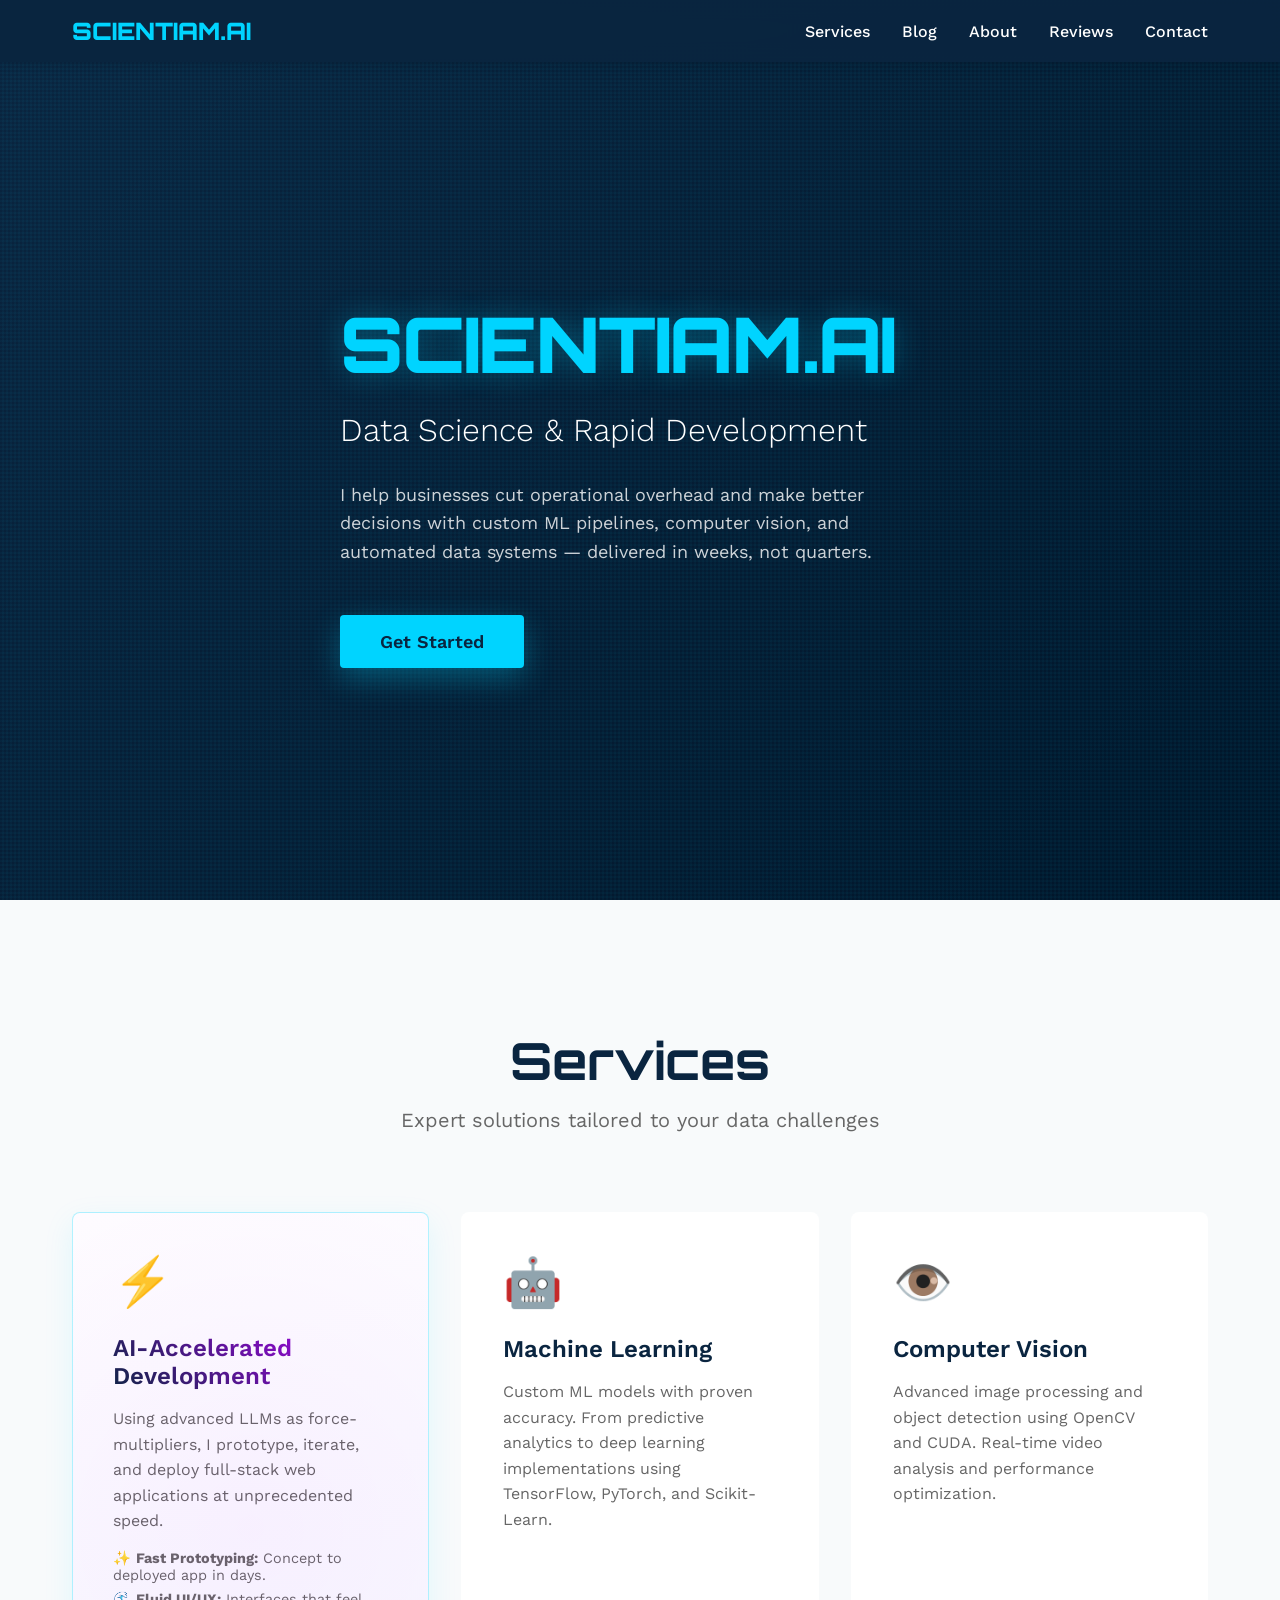
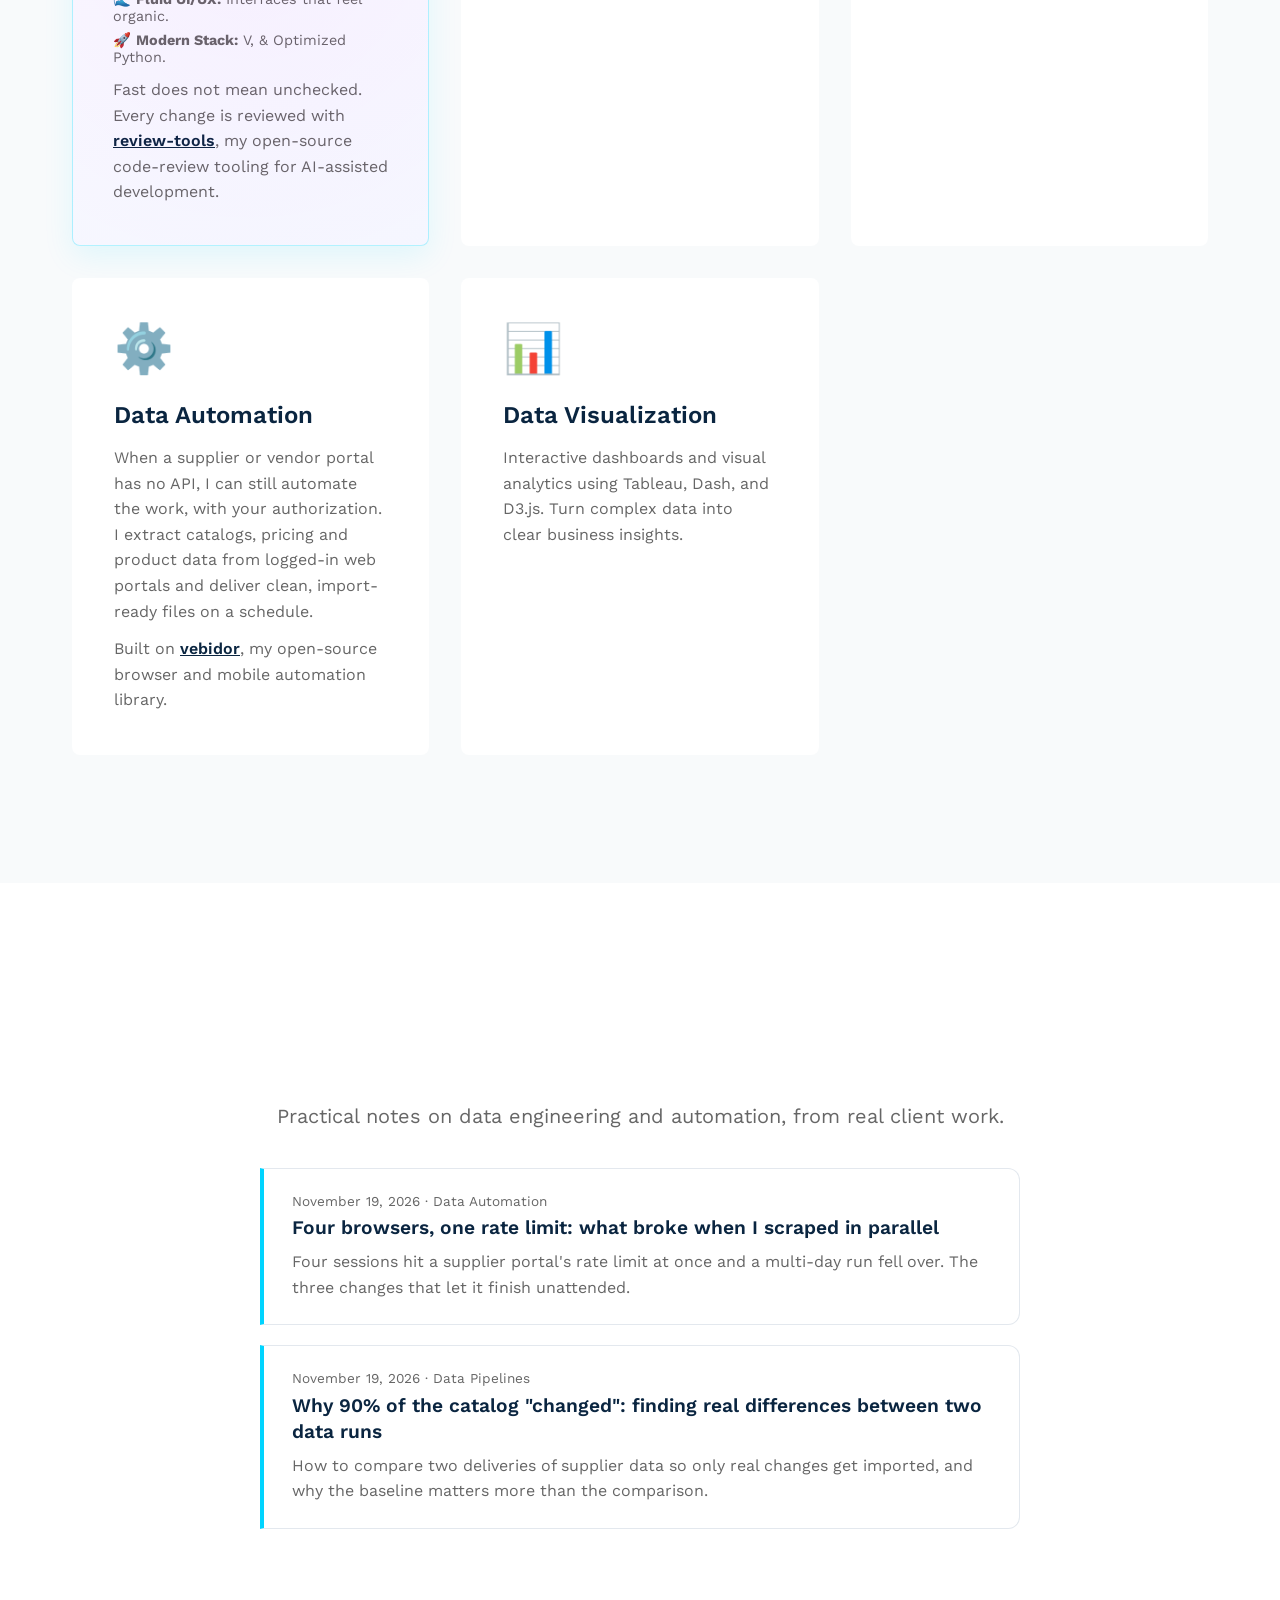
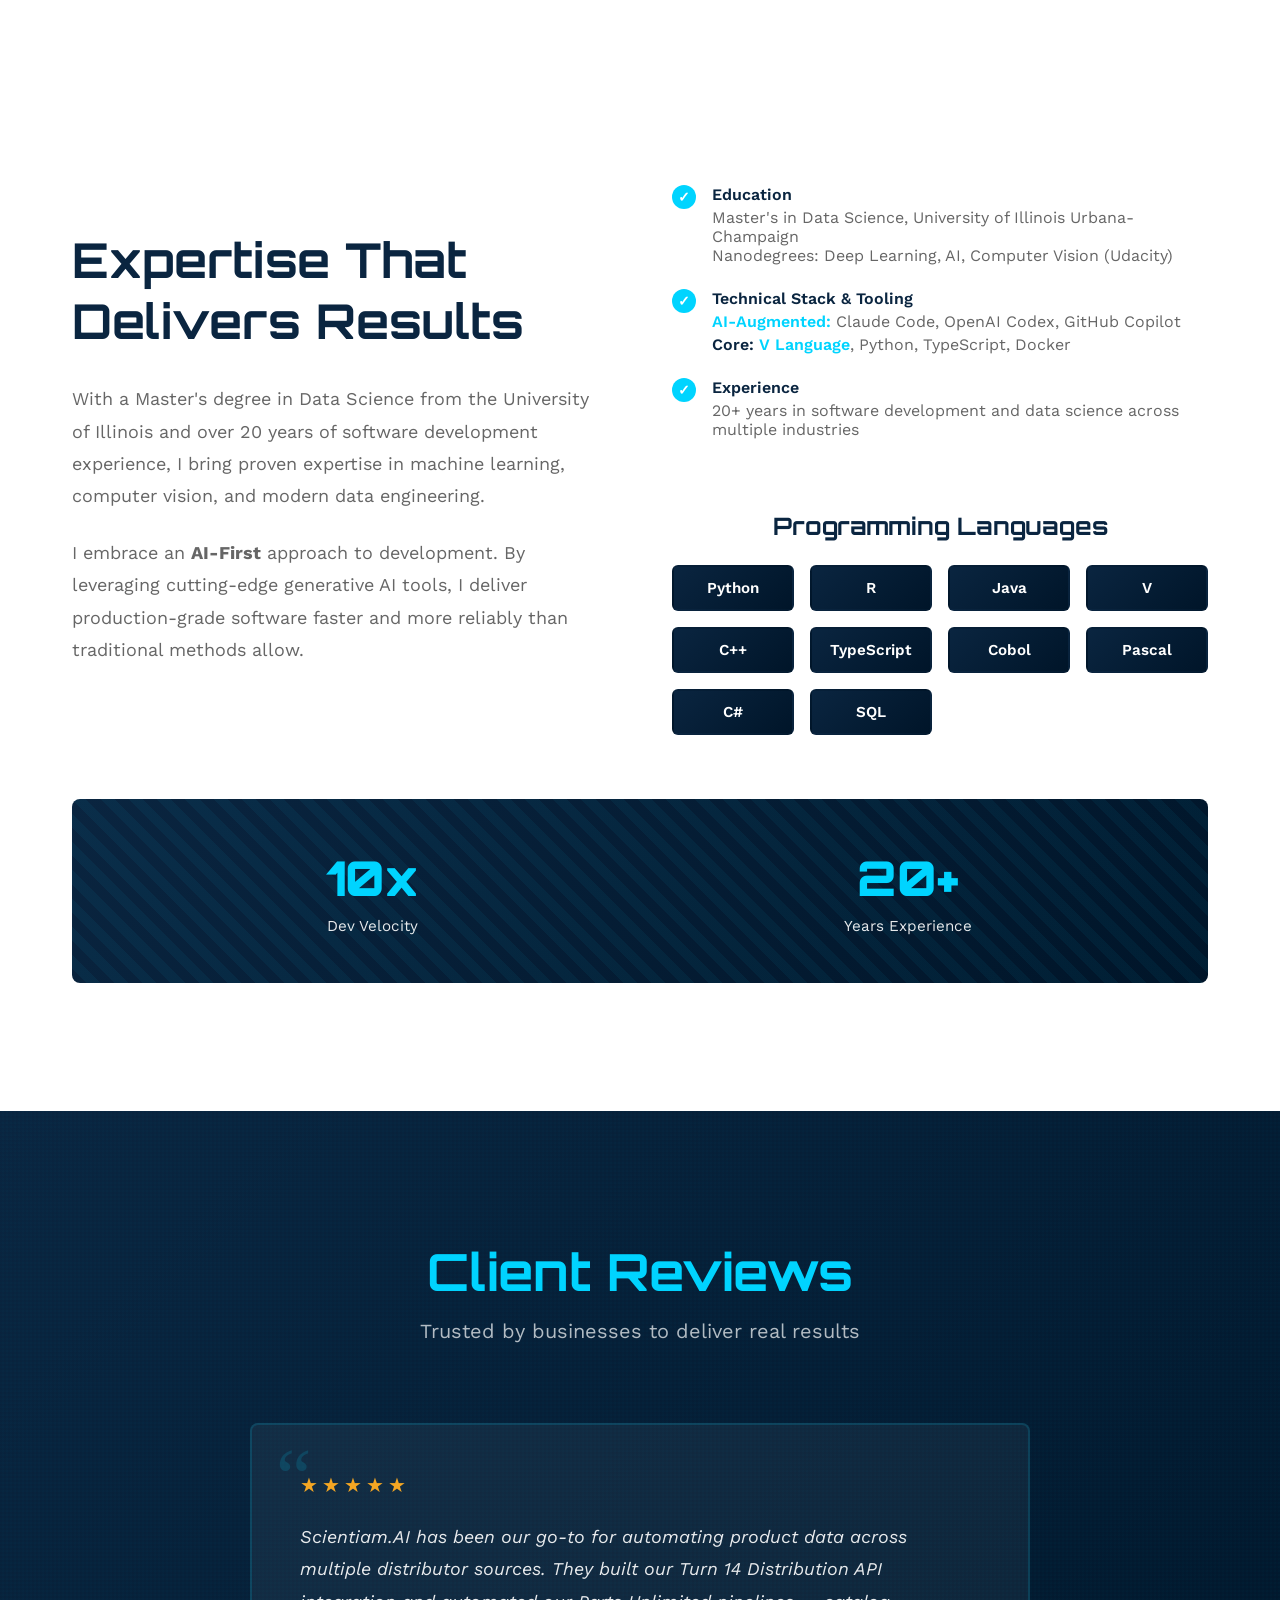
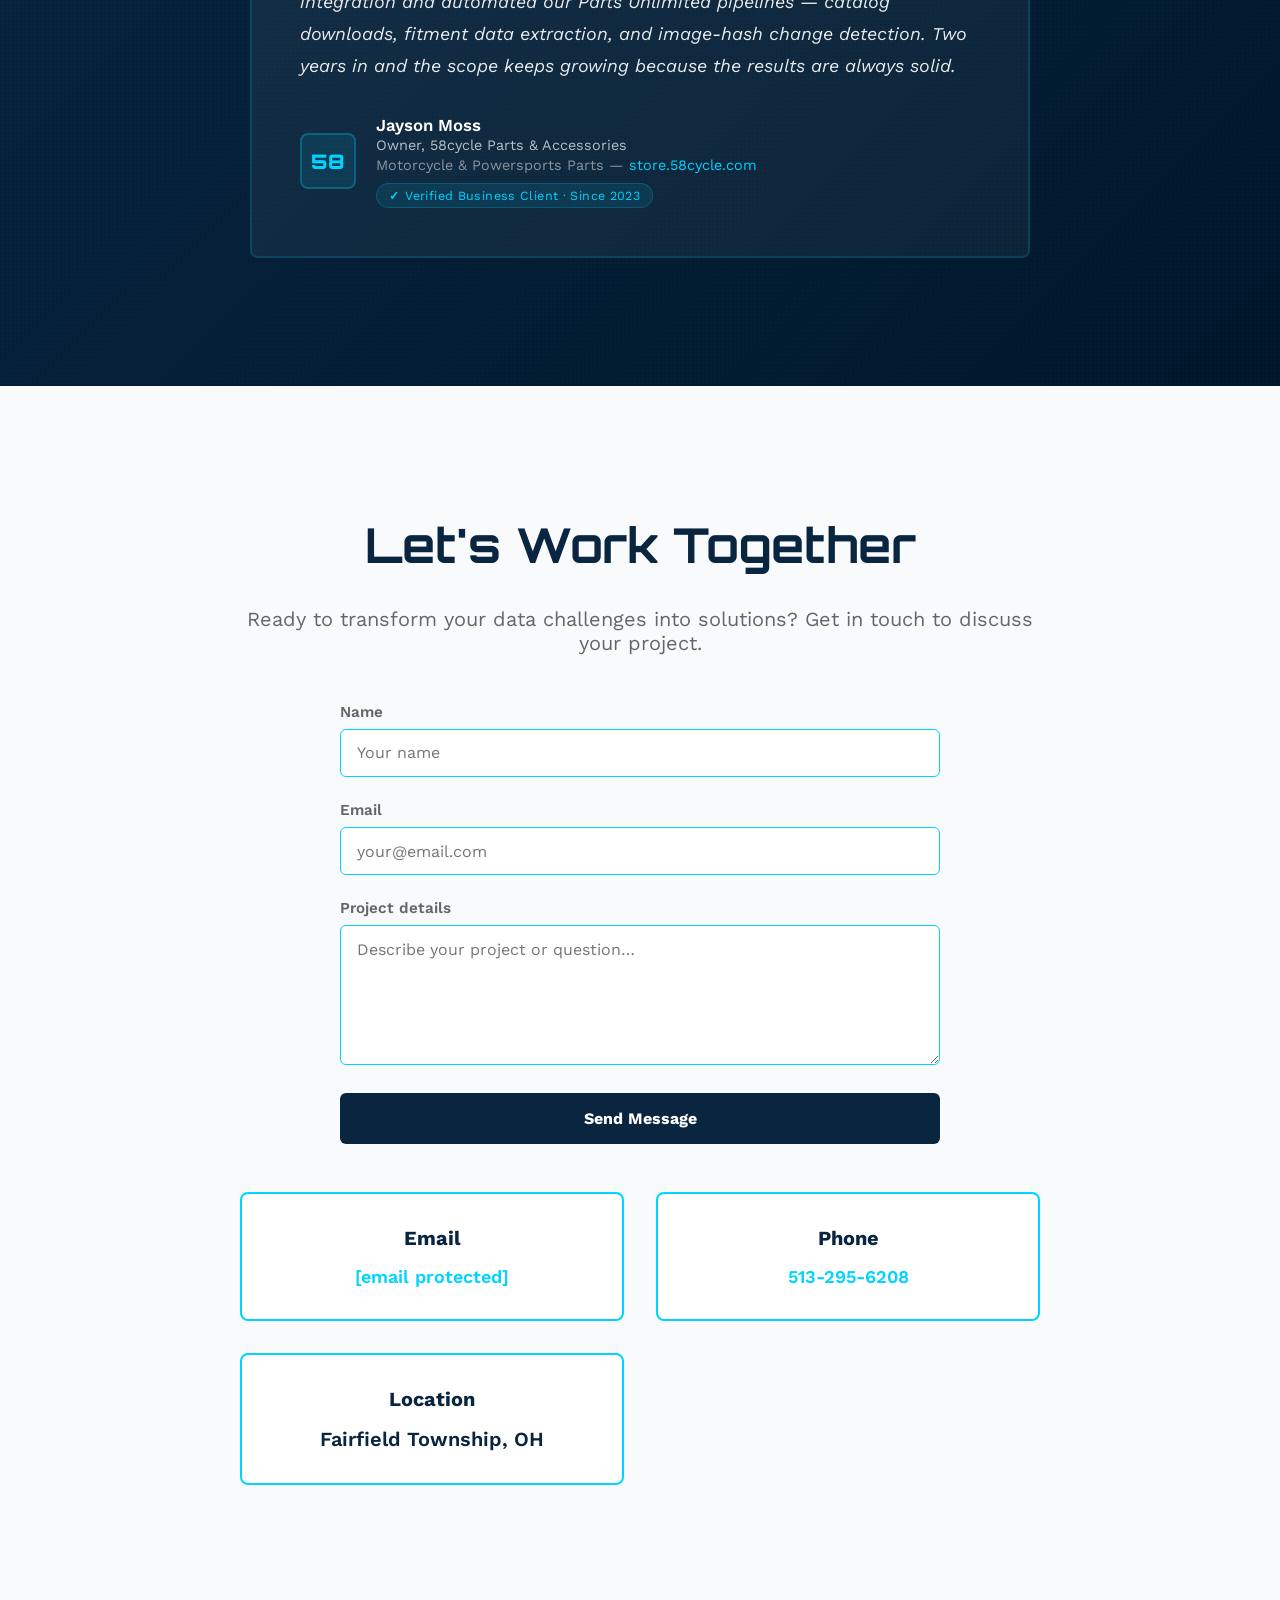
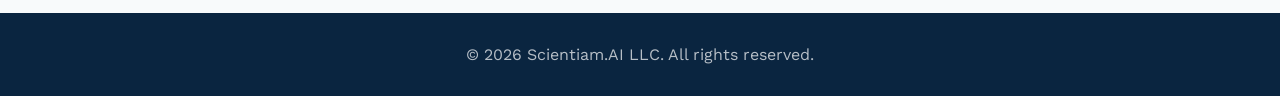
==== commit f8f20134: "fix: state 20+ years of experience Co-Authored-By: WOZCODE <contact@withwoz.com>" ====
--- a/index.html
+++ b/index.html
@@ -1022,7 +1022,7 @@
                 <div class="about-text fade-in">
                     <h2>Expertise That Delivers Results</h2>
                     <p>
-                        With a Master's degree in Data Science from the University of Illinois and over 15 years 
+                        With a Master's degree in Data Science from the University of Illinois and over 20 years
                         of software development experience, I bring proven expertise in machine learning, 
                         computer vision, and modern data engineering.
                     </p>
@@ -1062,7 +1062,7 @@
                         <div class="credential-icon">✓</div>
                         <div class="credential-text">
                             <h4>Experience</h4>
-                            <p>15+ years in software development and data science across multiple industries</p>
+                            <p>20+ years in software development and data science across multiple industries</p>
                         </div>
                     </div>
                     <div class="languages fade-in">
@@ -1088,7 +1088,7 @@
                     <span class="stat-label">Dev Velocity</span>
                 </div>
                 <div class="stat">
-                    <span class="stat-number">15+</span>
+                    <span class="stat-number">20+</span>
                     <span class="stat-label">Years Experience</span>
                 </div>
             </div>
